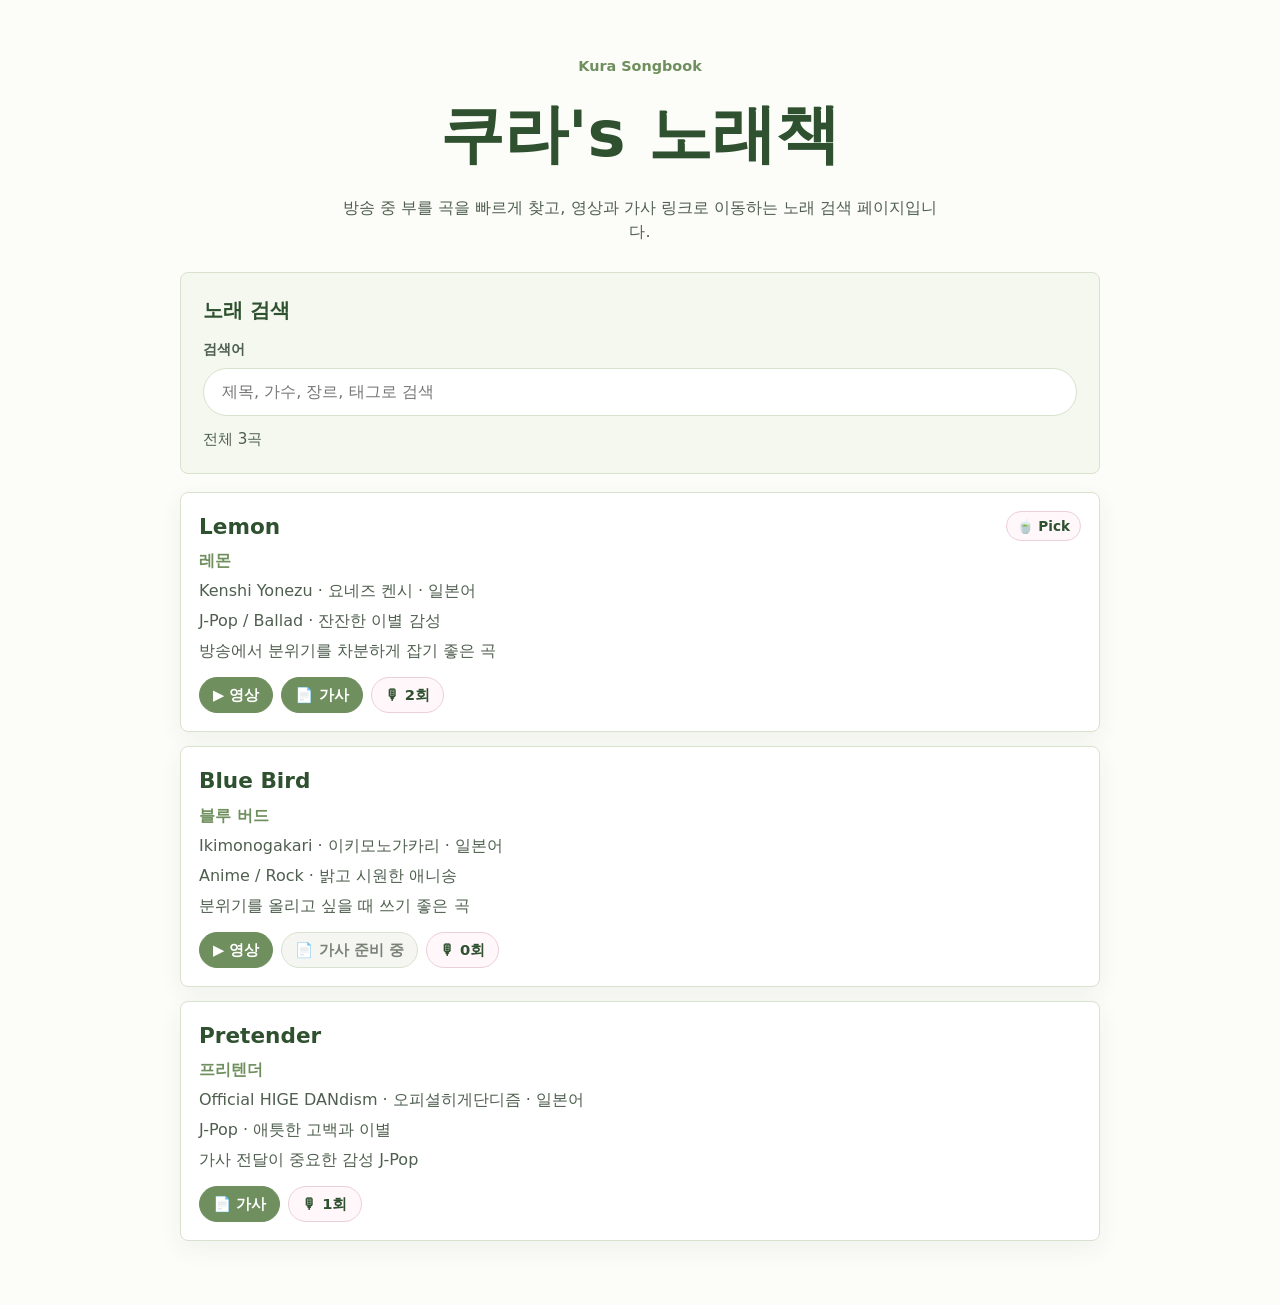
==== index.html @ 1a839c6b "dev: Add initial static songbook skeleton" ====
<!doctype html>
<html lang="ko">
  <head>
    <meta charset="utf-8">
    <meta name="viewport" content="width=device-width, initial-scale=1">
    <title>쿠라's 노래책</title>
    <link rel="stylesheet" href="src/style.css">
  </head>
  <body>
    <header class="site-header">
      <p class="eyebrow">Kura Songbook</p>
      <h1>쿠라's 노래책</h1>
      <p class="intro">
        방송 중 부를 곡을 빠르게 찾고, 영상과 가사 링크로 이동하는 노래 검색 페이지입니다.
      </p>
    </header>

    <main class="app-shell">
      <section class="search-panel" aria-labelledby="search-title">
        <h2 id="search-title">노래 검색</h2>
        <label class="search-label" for="search-input">검색어</label>
        <input
          id="search-input"
          class="search-input"
          type="search"
          placeholder="제목, 가수, 장르, 태그로 검색"
          autocomplete="off"
        >
        <p id="result-summary" class="result-summary" aria-live="polite">곡을 불러오는 중...</p>
      </section>

      <section id="song-list" class="song-list" aria-label="검색 결과"></section>
    </main>

    <script src="src/app.js" defer></script>
  </body>
</html>
---- src/style.css ----
:root {
  --matcha: #6f8f5e;
  --matcha-soft: #8ba872;
  --ivory: #fcfcf8;
  --soft-bg: #f4f8ef;
  --pink: #ebcfda;
  --border: #d8e2cf;
  --text: #2f5130;
  --muted: #4f5f4f;
  --card: #ffffff;
}

* {
  box-sizing: border-box;
}

body {
  margin: 0;
  background: var(--ivory);
  color: var(--text);
  font-family: system-ui, -apple-system, BlinkMacSystemFont, "Segoe UI", sans-serif;
  line-height: 1.5;
}

.site-header {
  max-width: 920px;
  margin: 0 auto;
  padding: 56px 20px 28px;
  text-align: center;
}

.eyebrow {
  margin: 0 0 8px;
  color: var(--matcha);
  font-size: 0.9rem;
  font-weight: 700;
}

h1 {
  margin: 0;
  font-size: clamp(2.2rem, 8vw, 4rem);
  letter-spacing: 0;
}

.intro {
  max-width: 600px;
  margin: 14px auto 0;
  color: var(--muted);
}

.app-shell {
  width: min(920px, calc(100% - 32px));
  margin: 0 auto 64px;
}

.search-panel {
  padding: 22px;
  border: 1px solid var(--border);
  border-radius: 8px;
  background: var(--soft-bg);
}

.search-panel h2 {
  margin: 0 0 14px;
  font-size: 1.25rem;
}

.search-label {
  display: block;
  margin-bottom: 8px;
  color: var(--muted);
  font-size: 0.9rem;
  font-weight: 700;
}

.search-input {
  width: 100%;
  min-height: 48px;
  border: 1px solid var(--border);
  border-radius: 999px;
  padding: 0 18px;
  background: var(--card);
  color: var(--text);
  font: inherit;
  outline: none;
}

.search-input:focus {
  border-color: var(--matcha);
  box-shadow: 0 0 0 3px rgba(111, 143, 94, 0.18);
}

.result-summary {
  margin: 12px 0 0;
  color: var(--muted);
  font-size: 0.95rem;
}

.song-list {
  display: grid;
  gap: 14px;
  margin-top: 18px;
}

.song-card {
  padding: 18px;
  border: 1px solid var(--border);
  border-radius: 8px;
  background: var(--card);
  box-shadow: 0 8px 24px rgba(47, 81, 48, 0.06);
}

.song-card-header {
  display: flex;
  align-items: flex-start;
  justify-content: space-between;
  gap: 14px;
}

.song-card h3 {
  margin: 0;
  font-size: 1.35rem;
}

.song-translation,
.song-artist,
.song-theme,
.song-note {
  margin: 6px 0 0;
}

.song-translation {
  color: var(--matcha);
  font-weight: 700;
}

.song-artist,
.song-theme,
.song-note {
  color: var(--muted);
}

.pick-badge {
  flex: 0 0 auto;
  border: 1px solid var(--pink);
  border-radius: 999px;
  padding: 4px 10px;
  background: #fff7fa;
  color: var(--text);
  font-size: 0.85rem;
  font-weight: 700;
}

.song-actions {
  display: flex;
  flex-wrap: wrap;
  align-items: center;
  gap: 8px;
  margin-top: 14px;
}

.button,
.song-count {
  display: inline-flex;
  min-height: 36px;
  align-items: center;
  justify-content: center;
  border-radius: 999px;
  padding: 0 13px;
  font-size: 0.92rem;
  font-weight: 700;
  text-decoration: none;
}

.button {
  border: 1px solid var(--matcha);
  background: var(--matcha);
  color: white;
}

.button-disabled {
  border-color: var(--border);
  background: #f5f5f1;
  color: #798176;
}

.song-count {
  border: 1px solid var(--pink);
  background: #fff7fa;
  color: var(--text);
}

.empty-message {
  margin: 0;
  padding: 24px;
  border: 1px dashed var(--border);
  border-radius: 8px;
  background: var(--card);
  color: var(--muted);
  text-align: center;
}

@media (max-width: 640px) {
  .site-header {
    padding-top: 36px;
  }

  .app-shell {
    width: min(100% - 24px, 920px);
  }

  .search-panel,
  .song-card {
    padding: 16px;
  }

  .song-card-header {
    display: block;
  }

  .pick-badge {
    display: inline-flex;
    margin-top: 10px;
  }

  .button,
  .song-count {
    flex: 1 1 130px;
  }
}
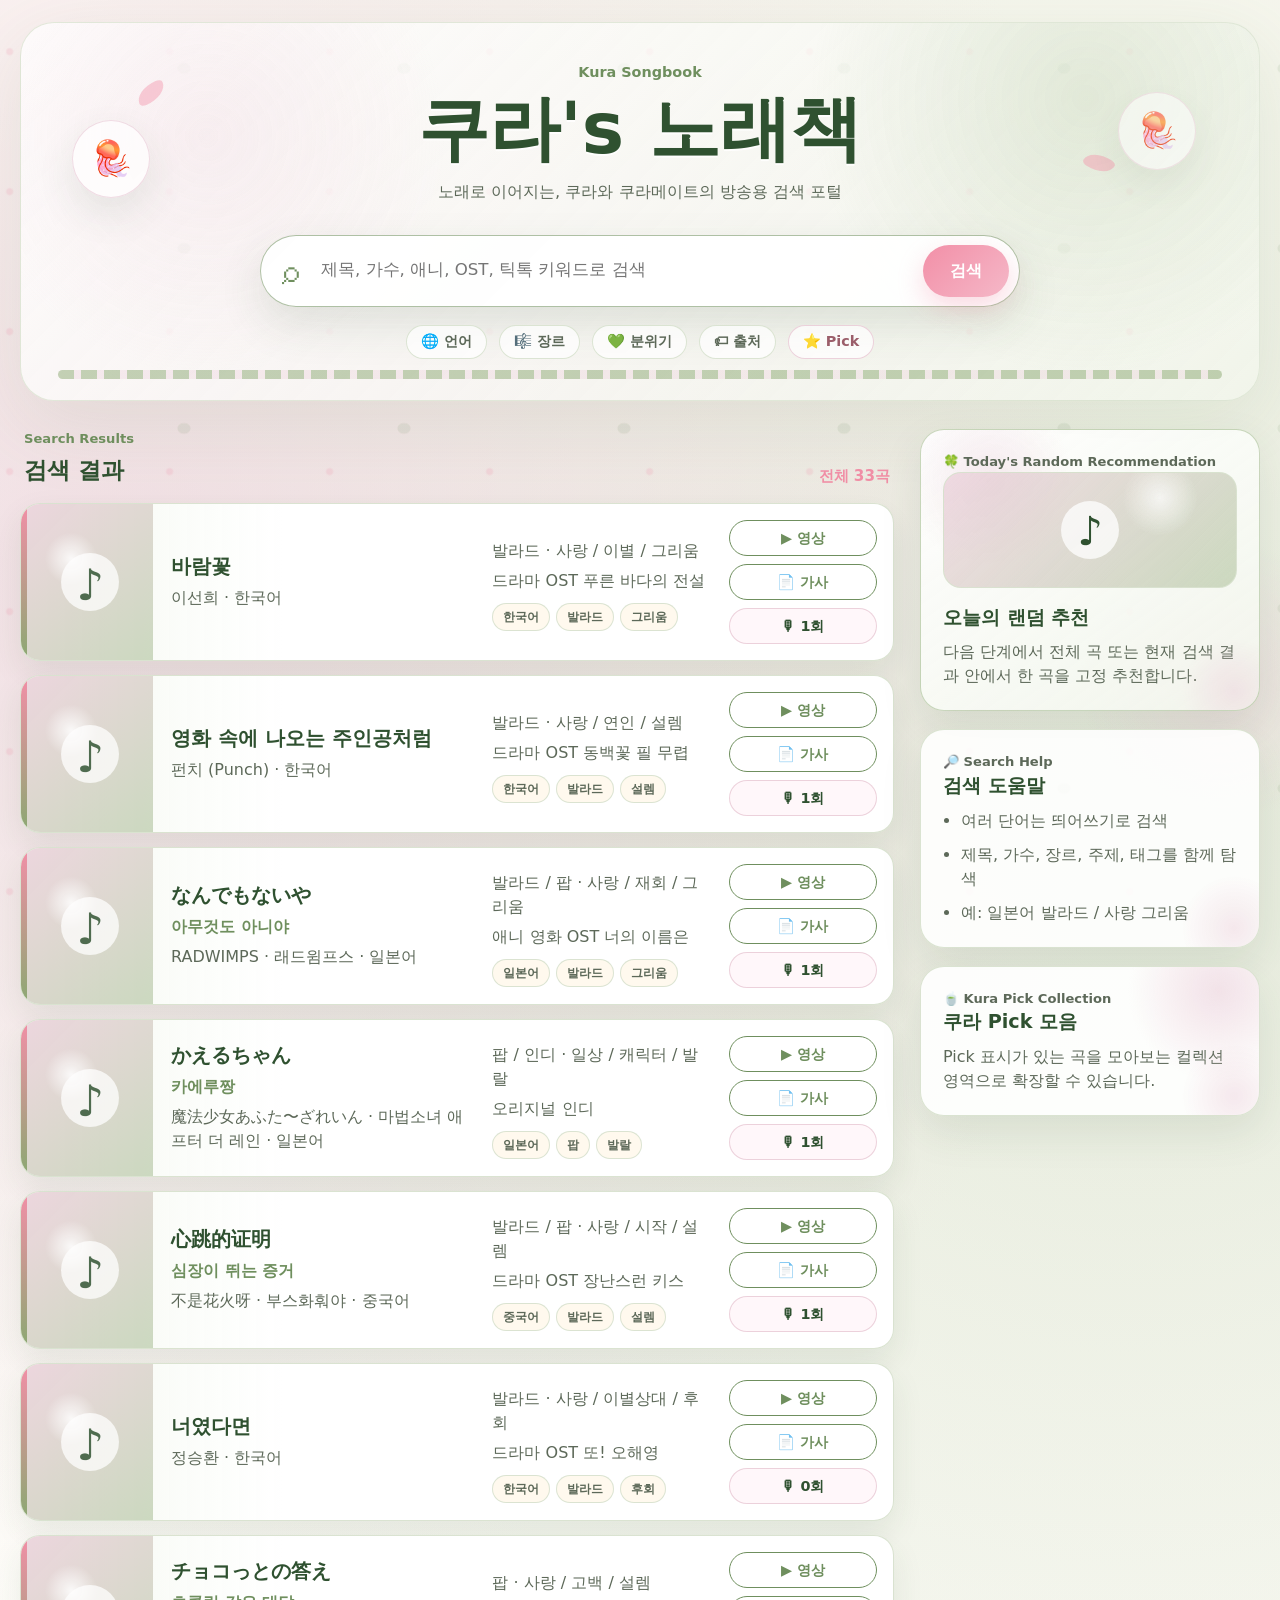
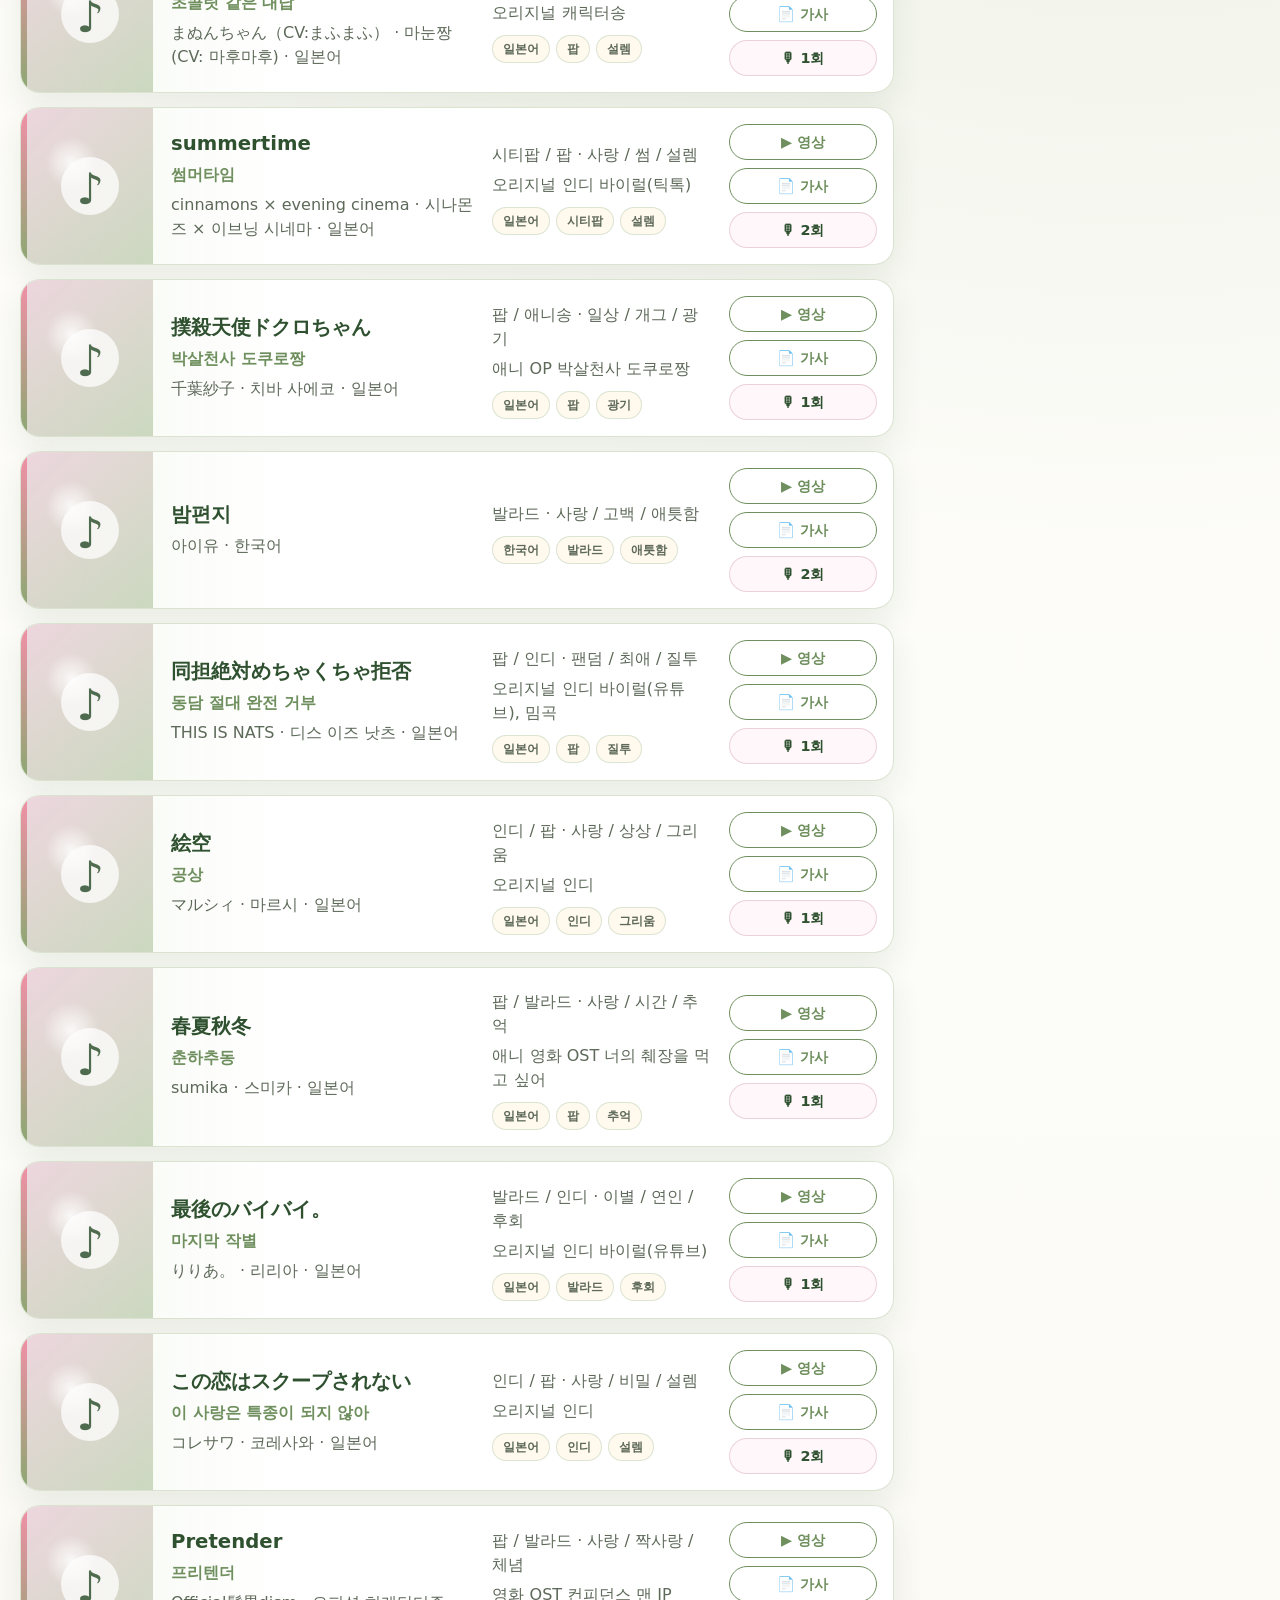
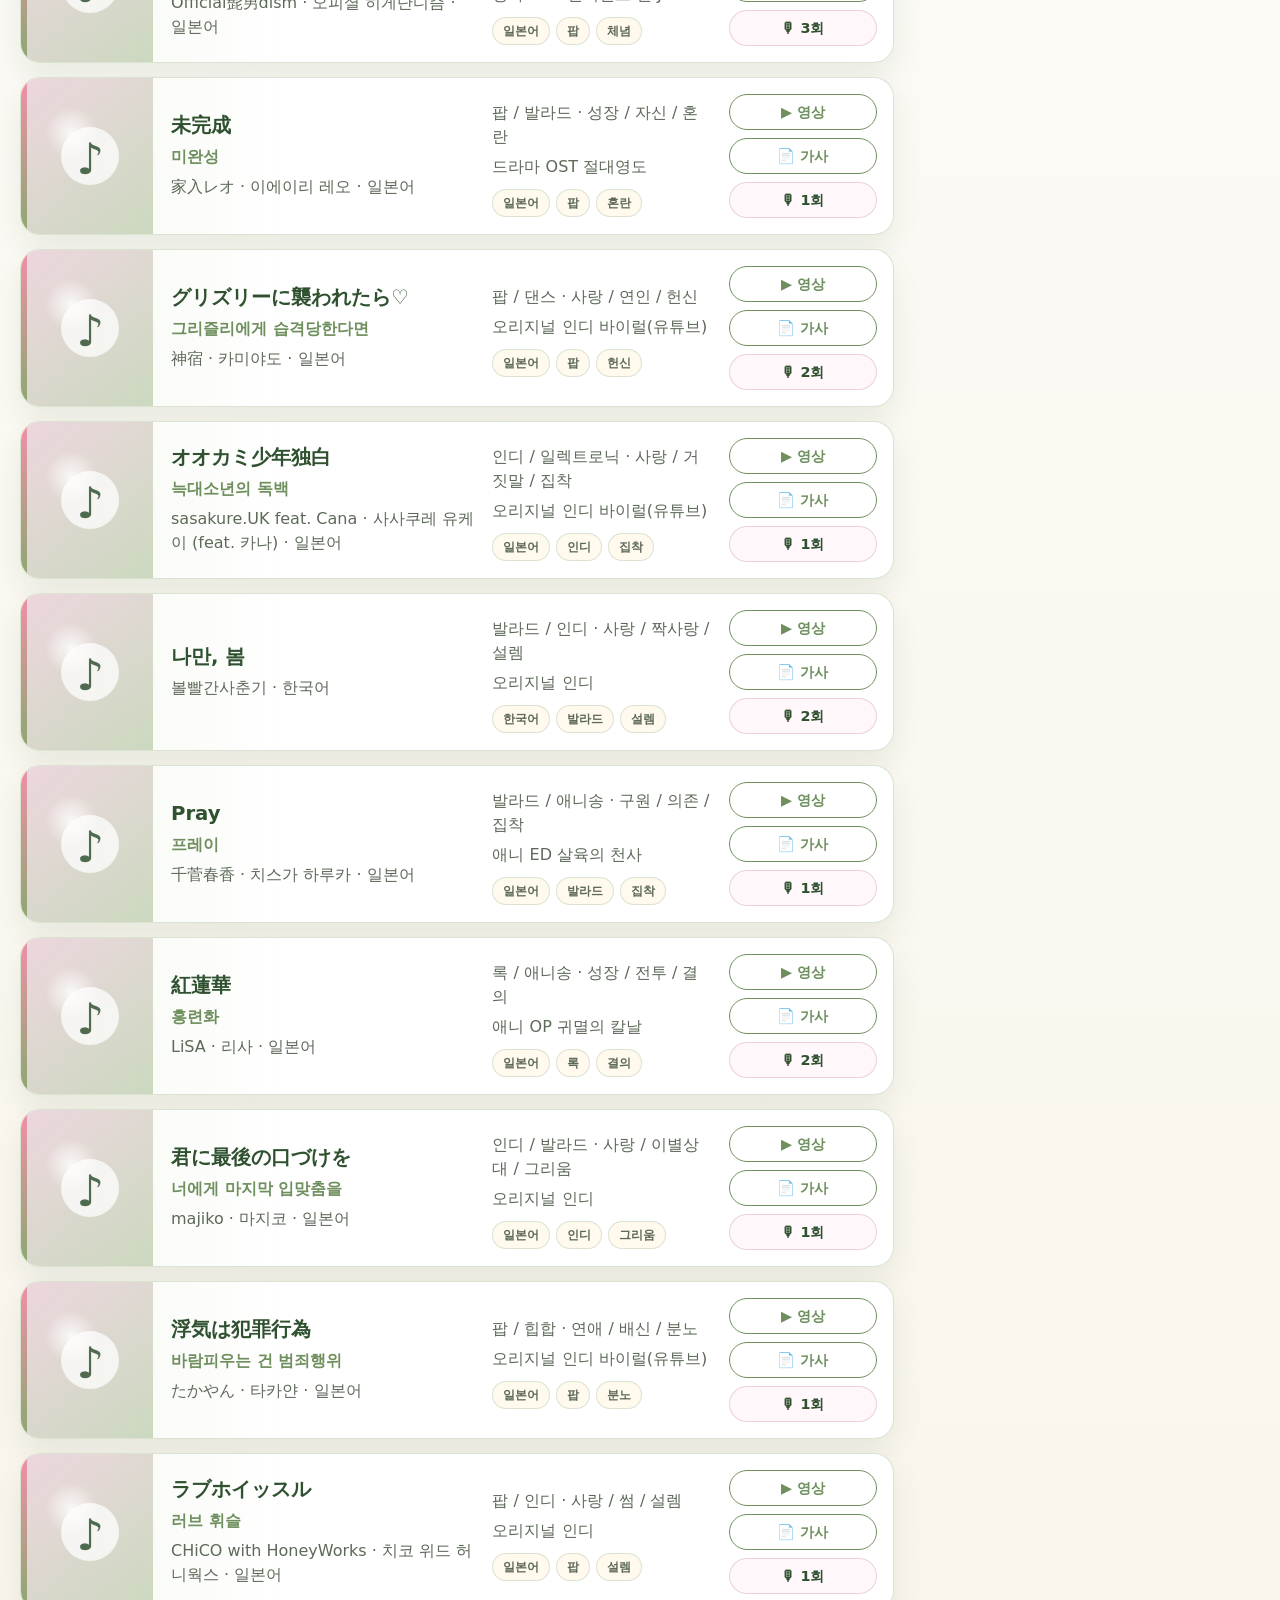
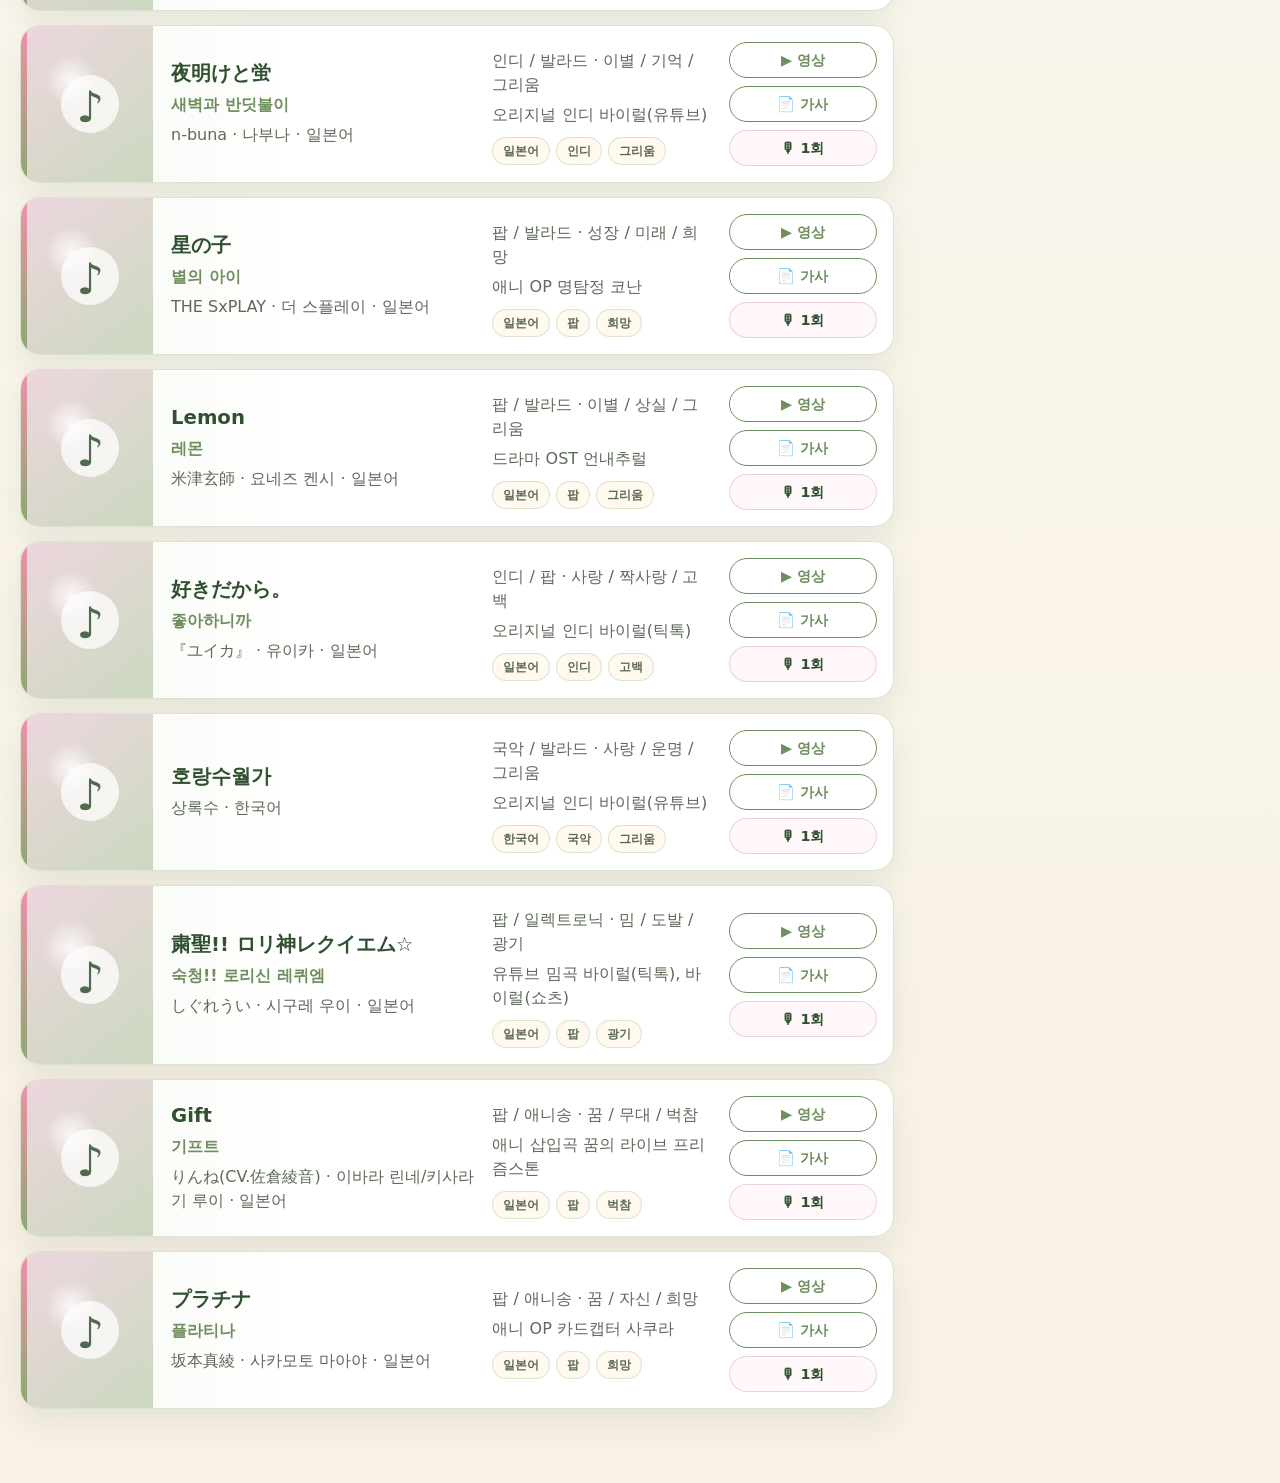
==== commit 88d5b3a7: "design: Improve web UI layout and song result cards" ====
--- a/index.html
+++ b/index.html
@@ -7,30 +7,81 @@
     <link rel="stylesheet" href="src/style.css">
   </head>
   <body>
-    <header class="site-header">
-      <p class="eyebrow">Kura Songbook</p>
-      <h1>쿠라's 노래책</h1>
-      <p class="intro">
-        방송 중 부를 곡을 빠르게 찾고, 영상과 가사 링크로 이동하는 노래 검색 페이지입니다.
-      </p>
-    </header>
+    <div class="page-frame">
+      <header class="hero">
+        <div class="petal petal-a" aria-hidden="true"></div>
+        <div class="petal petal-b" aria-hidden="true"></div>
+        <div class="jelly jelly-left" aria-hidden="true">🪼</div>
+        <div class="jelly jelly-right" aria-hidden="true">🪼</div>
 
-    <main class="app-shell">
-      <section class="search-panel" aria-labelledby="search-title">
-        <h2 id="search-title">노래 검색</h2>
-        <label class="search-label" for="search-input">검색어</label>
-        <input
-          id="search-input"
-          class="search-input"
-          type="search"
-          placeholder="제목, 가수, 장르, 태그로 검색"
-          autocomplete="off"
-        >
-        <p id="result-summary" class="result-summary" aria-live="polite">곡을 불러오는 중...</p>
-      </section>
+        <p class="eyebrow">Kura Songbook</p>
+        <h1>쿠라's 노래책</h1>
+        <p class="intro">노래로 이어지는, 쿠라와 쿠라메이트의 방송용 검색 포털</p>
 
-      <section id="song-list" class="song-list" aria-label="검색 결과"></section>
-    </main>
+        <section class="search-portal" aria-labelledby="search-title">
+          <h2 id="search-title">노래 검색</h2>
+          <label class="search-label" for="search-input">검색어</label>
+          <div class="search-box">
+            <span class="search-icon" aria-hidden="true">⌕</span>
+            <input
+              id="search-input"
+              class="search-input"
+              type="search"
+              placeholder="제목, 가수, 애니, OST, 틱톡 키워드로 검색"
+              autocomplete="off"
+            >
+            <button class="search-button" type="button" aria-label="검색">검색</button>
+          </div>
+          <div class="chip-row" aria-label="필터 자리">
+            <span class="chip">🌐 언어</span>
+            <span class="chip">🎼 장르</span>
+            <span class="chip">💚 분위기</span>
+            <span class="chip">🏷 출처</span>
+            <span class="chip chip-pink">⭐ Pick</span>
+          </div>
+        </section>
+      </header>
+
+      <main class="app-shell">
+        <section class="results-column" aria-labelledby="results-title">
+          <div class="section-heading">
+            <div>
+              <p class="section-kicker">Search Results</p>
+              <h2 id="results-title">검색 결과</h2>
+            </div>
+            <p id="result-summary" class="result-summary" aria-live="polite">곡을 불러오는 중...</p>
+          </div>
+          <section id="song-list" class="song-list" aria-label="검색 결과"></section>
+        </section>
+
+        <aside class="sidebar" aria-label="추천과 도움말">
+          <section class="side-card side-card-feature">
+            <p class="side-label">🍀 Today's Random Recommendation</p>
+            <div class="placeholder-art" aria-hidden="true">
+              <span>♪</span>
+            </div>
+            <h2>오늘의 랜덤 추천</h2>
+            <p>다음 단계에서 전체 곡 또는 현재 검색 결과 안에서 한 곡을 고정 추천합니다.</p>
+          </section>
+
+          <section class="side-card">
+            <p class="side-label">🔎 Search Help</p>
+            <h2>검색 도움말</h2>
+            <ul class="help-list">
+              <li>여러 단어는 띄어쓰기로 검색</li>
+              <li>제목, 가수, 장르, 주제, 태그를 함께 탐색</li>
+              <li>예: 일본어 발라드 / 사랑 그리움</li>
+            </ul>
+          </section>
+
+          <section class="side-card side-card-pink">
+            <p class="side-label">🍵 Kura Pick Collection</p>
+            <h2>쿠라 Pick 모음</h2>
+            <p>Pick 표시가 있는 곡을 모아보는 컬렉션 영역으로 확장할 수 있습니다.</p>
+          </section>
+        </aside>
+      </main>
+    </div>
 
     <script src="src/app.js" defer></script>
   </body>
--- a/src/style.css
+++ b/src/style.css
@@ -1,125 +1,382 @@
 :root {
   --matcha: #6f8f5e;
+  --matcha-dark: #2f5130;
   --matcha-soft: #8ba872;
   --ivory: #fcfcf8;
-  --soft-bg: #f4f8ef;
-  --pink: #ebcfda;
-  --border: #d8e2cf;
-  --text: #2f5130;
-  --muted: #4f5f4f;
-  --card: #ffffff;
+  --ivory-warm: #f8f1e4;
+  --matcha-milk: #f4f8ef;
+  --sakura: #ebcfda;
+  --sakura-strong: #f28fa7;
+  --leaf-border: #d8e2cf;
+  --muted: #5d6959;
+  --card: rgba(255, 255, 255, 0.9);
+  --shadow: 0 18px 44px rgba(47, 81, 48, 0.13);
 }
 
 * {
   box-sizing: border-box;
 }
 
+html {
+  overflow-x: hidden;
+}
+
 body {
-  margin: 0;
-  background: var(--ivory);
-  color: var(--text);
+  min-width: 320px;
+  margin: 0;
+  overflow-x: hidden;
+  background:
+    radial-gradient(circle at 9% 9%, rgba(235, 207, 218, 0.62), transparent 18%),
+    radial-gradient(circle at 88% 13%, rgba(139, 168, 114, 0.22), transparent 24%),
+    linear-gradient(180deg, #fffdf8 0%, var(--ivory) 42%, var(--ivory-warm) 100%);
+  color: var(--matcha-dark);
   font-family: system-ui, -apple-system, BlinkMacSystemFont, "Segoe UI", sans-serif;
   line-height: 1.5;
 }
 
-.site-header {
-  max-width: 920px;
+body::before,
+body::after {
+  position: fixed;
+  z-index: -1;
+  content: "";
+  pointer-events: none;
+}
+
+body::before {
+  inset: 0;
+  background-image:
+    radial-gradient(circle, rgba(242, 143, 167, 0.32) 0 3px, transparent 4px),
+    radial-gradient(ellipse, rgba(111, 143, 94, 0.2) 0 6px, transparent 7px);
+  background-position: 8% 16%, 90% 72%;
+  background-size: 160px 140px, 220px 180px;
+  opacity: 0.58;
+}
+
+body::after {
+  right: -90px;
+  bottom: 70px;
+  width: 300px;
+  height: 300px;
+  border-radius: 999px;
+  background: radial-gradient(circle, rgba(235, 207, 218, 0.5), transparent 66%);
+}
+
+.page-frame {
+  width: min(1240px, calc(100% - 40px));
   margin: 0 auto;
-  padding: 56px 20px 28px;
+}
+
+.hero {
+  position: relative;
+  min-height: 360px;
+  padding: 62px 32px 42px;
   text-align: center;
+}
+
+.hero::before {
+  position: absolute;
+  inset: 22px 0 0;
+  border: 1px solid rgba(216, 226, 207, 0.74);
+  border-radius: 34px;
+  background:
+    radial-gradient(circle at 15% 30%, rgba(235, 207, 218, 0.28), transparent 22%),
+    radial-gradient(circle at 86% 20%, rgba(139, 168, 114, 0.2), transparent 25%),
+    linear-gradient(135deg, rgba(255, 255, 255, 0.78), rgba(244, 248, 239, 0.58));
+  box-shadow: 0 22px 80px rgba(111, 143, 94, 0.12);
+  content: "";
+}
+
+.hero::after {
+  position: absolute;
+  right: 38px;
+  bottom: 22px;
+  left: 38px;
+  height: 9px;
+  border-radius: 999px;
+  background: repeating-linear-gradient(
+    90deg,
+    rgba(139, 168, 114, 0.5) 0 16px,
+    rgba(235, 207, 218, 0.35) 16px 23px
+  );
+  content: "";
+}
+
+.hero > * {
+  position: relative;
+  z-index: 1;
 }
 
 .eyebrow {
   margin: 0 0 8px;
   color: var(--matcha);
   font-size: 0.9rem;
-  font-weight: 700;
+  font-weight: 800;
+  letter-spacing: 0;
 }
 
 h1 {
   margin: 0;
-  font-size: clamp(2.2rem, 8vw, 4rem);
+  font-size: clamp(2.4rem, 6vw, 4.45rem);
+  line-height: 1.05;
   letter-spacing: 0;
+  text-align: center;
+  text-shadow: 0 2px 0 rgba(255, 255, 255, 0.82);
 }
 
 .intro {
-  max-width: 600px;
+  max-width: 640px;
   margin: 14px auto 0;
   color: var(--muted);
-}
-
-.app-shell {
-  width: min(920px, calc(100% - 32px));
-  margin: 0 auto 64px;
-}
-
-.search-panel {
-  padding: 22px;
-  border: 1px solid var(--border);
-  border-radius: 8px;
-  background: var(--soft-bg);
-}
-
-.search-panel h2 {
-  margin: 0 0 14px;
-  font-size: 1.25rem;
-}
-
+  font-size: 1.02rem;
+}
+
+.petal,
+.jelly {
+  position: absolute;
+  pointer-events: none;
+}
+
+.petal {
+  width: 30px;
+  height: 18px;
+  border-radius: 80% 20% 80% 20%;
+  background: rgba(242, 143, 167, 0.42);
+  transform: rotate(-24deg);
+}
+
+.petal-a {
+  top: 84px;
+  left: 116px;
+}
+
+.petal-b {
+  right: 146px;
+  top: 154px;
+  transform: rotate(32deg);
+}
+
+.jelly {
+  display: grid;
+  width: 78px;
+  height: 78px;
+  place-items: center;
+  border: 1px solid rgba(235, 207, 218, 0.72);
+  border-radius: 999px;
+  background: rgba(255, 255, 255, 0.72);
+  box-shadow: 0 16px 38px rgba(47, 81, 48, 0.1);
+  font-size: 2.15rem;
+}
+
+.jelly-left {
+  top: 120px;
+  left: 52px;
+}
+
+.jelly-right {
+  top: 92px;
+  right: 64px;
+  opacity: 0.72;
+}
+
+.search-portal {
+  width: min(760px, 100%);
+  margin: 30px auto 0;
+}
+
+.search-portal h2,
 .search-label {
-  display: block;
-  margin-bottom: 8px;
+  position: absolute;
+  width: 1px;
+  height: 1px;
+  margin: -1px;
+  overflow: hidden;
+  clip: rect(0, 0, 0, 0);
+}
+
+.search-box {
+  display: grid;
+  grid-template-columns: 58px 1fr 96px;
+  align-items: center;
+  min-height: 72px;
+  border: 1px solid rgba(111, 143, 94, 0.56);
+  border-radius: 999px;
+  background: rgba(255, 255, 255, 0.94);
+  box-shadow: var(--shadow);
+}
+
+.search-box:focus-within {
+  border-color: var(--matcha);
+  box-shadow: 0 20px 50px rgba(47, 81, 48, 0.15), 0 0 0 5px rgba(235, 207, 218, 0.32);
+}
+
+.search-icon {
+  color: var(--matcha);
+  font-size: 2.1rem;
+  line-height: 1;
+}
+
+.search-input {
+  width: 100%;
+  min-height: 70px;
+  border: 0;
+  background: transparent;
+  color: var(--matcha-dark);
+  font: inherit;
+  font-size: 1.04rem;
+  outline: none;
+}
+
+.search-button {
+  min-height: 52px;
+  margin-right: 10px;
+  border: 0;
+  border-radius: 999px;
+  background: linear-gradient(135deg, var(--sakura-strong), #f5b8c8);
+  color: #fff;
+  cursor: default;
+  font: inherit;
+  font-weight: 800;
+  box-shadow: 0 10px 26px rgba(242, 143, 167, 0.32);
+}
+
+.chip-row {
+  display: flex;
+  flex-wrap: wrap;
+  justify-content: center;
+  gap: 12px;
+  margin-top: 18px;
+}
+
+.chip,
+.song-chip {
+  display: inline-flex;
+  align-items: center;
+  min-height: 34px;
+  border: 1px solid rgba(216, 226, 207, 0.9);
+  border-radius: 999px;
+  padding: 0 14px;
+  background: rgba(255, 255, 255, 0.72);
   color: var(--muted);
   font-size: 0.9rem;
   font-weight: 700;
 }
 
-.search-input {
-  width: 100%;
-  min-height: 48px;
-  border: 1px solid var(--border);
-  border-radius: 999px;
-  padding: 0 18px;
-  background: var(--card);
-  color: var(--text);
-  font: inherit;
-  outline: none;
-}
-
-.search-input:focus {
-  border-color: var(--matcha);
-  box-shadow: 0 0 0 3px rgba(111, 143, 94, 0.18);
+.chip-pink {
+  border-color: rgba(235, 207, 218, 0.95);
+  color: #9b5e6a;
+}
+
+.app-shell {
+  display: grid;
+  grid-template-columns: minmax(0, 1fr) 340px;
+  gap: 26px;
+  align-items: start;
+  padding: 28px 0 74px;
+}
+
+.results-column,
+.sidebar {
+  min-width: 0;
+}
+
+.section-heading {
+  display: flex;
+  align-items: end;
+  justify-content: space-between;
+  gap: 16px;
+  margin: 0 0 16px;
+  padding: 0 4px;
+}
+
+.section-kicker,
+.side-label {
+  margin: 0 0 4px;
+  color: var(--matcha);
+  font-size: 0.82rem;
+  font-weight: 850;
+  letter-spacing: 0;
+}
+
+.section-heading h2 {
+  margin: 0;
+  font-size: 1.45rem;
 }
 
 .result-summary {
-  margin: 12px 0 0;
-  color: var(--muted);
+  margin: 0;
+  color: var(--sakura-strong);
   font-size: 0.95rem;
+  font-weight: 800;
 }
 
 .song-list {
   display: grid;
   gap: 14px;
-  margin-top: 18px;
 }
 
 .song-card {
-  padding: 18px;
-  border: 1px solid var(--border);
-  border-radius: 8px;
-  background: var(--card);
-  box-shadow: 0 8px 24px rgba(47, 81, 48, 0.06);
+  position: relative;
+  display: grid;
+  grid-template-columns: 132px minmax(0, 1fr);
+  gap: 18px;
+  min-height: 128px;
+  overflow: hidden;
+  border: 1px solid rgba(216, 226, 207, 0.94);
+  border-radius: 20px;
+  background:
+    linear-gradient(90deg, rgba(244, 248, 239, 0.9), rgba(255, 255, 255, 0.96) 30%),
+    var(--card);
+  box-shadow: 0 13px 32px rgba(47, 81, 48, 0.09);
+}
+
+.song-card::before {
+  position: absolute;
+  inset: 0 auto 0 0;
+  width: 6px;
+  background: linear-gradient(180deg, var(--sakura-strong), var(--matcha-soft));
+  content: "";
+}
+
+.song-thumb {
+  display: grid;
+  min-height: 128px;
+  place-items: center;
+  margin-left: 6px;
+  background:
+    radial-gradient(circle at 35% 35%, rgba(255, 255, 255, 0.85), transparent 20%),
+    linear-gradient(135deg, rgba(235, 207, 218, 0.82), rgba(139, 168, 114, 0.42));
+  color: rgba(47, 81, 48, 0.84);
+  font-size: 2.7rem;
+}
+
+.song-thumb span {
+  display: grid;
+  width: 58px;
+  height: 58px;
+  place-items: center;
+  border-radius: 999px;
+  background: rgba(255, 255, 255, 0.72);
+}
+
+.song-main {
+  display: grid;
+  grid-template-columns: minmax(220px, 1.25fr) minmax(180px, 0.9fr) 148px;
+  gap: 18px;
+  align-items: center;
+  padding: 16px 16px 16px 0;
 }
 
 .song-card-header {
   display: flex;
-  align-items: flex-start;
-  justify-content: space-between;
-  gap: 14px;
+  align-items: center;
+  gap: 10px;
+  flex-wrap: wrap;
 }
 
 .song-card h3 {
   margin: 0;
-  font-size: 1.35rem;
+  font-size: 1.23rem;
+  line-height: 1.25;
 }
 
 .song-translation,
@@ -131,7 +388,7 @@
 
 .song-translation {
   color: var(--matcha);
-  font-weight: 700;
+  font-weight: 800;
 }
 
 .song-artist,
@@ -140,23 +397,40 @@
   color: var(--muted);
 }
 
+.song-chip-list {
+  display: flex;
+  flex-wrap: wrap;
+  gap: 6px;
+  margin-top: 10px;
+}
+
+.song-chip {
+  min-height: 28px;
+  padding: 0 10px;
+  background: #fff9ee;
+  font-size: 0.78rem;
+}
+
 .pick-badge {
+  display: inline-flex;
   flex: 0 0 auto;
-  border: 1px solid var(--pink);
-  border-radius: 999px;
-  padding: 4px 10px;
+  min-height: 28px;
+  align-items: center;
+  border: 1px solid rgba(242, 143, 167, 0.55);
+  border-radius: 999px;
+  padding: 0 10px;
   background: #fff7fa;
-  color: var(--text);
-  font-size: 0.85rem;
-  font-weight: 700;
+  color: #9b5e6a;
+  font-size: 0.78rem;
+  font-weight: 800;
 }
 
 .song-actions {
   display: flex;
-  flex-wrap: wrap;
-  align-items: center;
+  min-width: 0;
+  flex-direction: column;
+  align-items: stretch;
   gap: 8px;
-  margin-top: 14px;
 }
 
 .button,
@@ -167,60 +441,143 @@
   justify-content: center;
   border-radius: 999px;
   padding: 0 13px;
-  font-size: 0.92rem;
-  font-weight: 700;
+  font-size: 0.9rem;
+  font-weight: 800;
   text-decoration: none;
 }
 
 .button {
   border: 1px solid var(--matcha);
+  background: #ffffff;
+  color: var(--matcha);
+}
+
+.button:hover {
   background: var(--matcha);
-  color: white;
+  color: #ffffff;
 }
 
 .button-disabled {
-  border-color: var(--border);
+  border-color: var(--leaf-border);
   background: #f5f5f1;
   color: #798176;
 }
 
 .song-count {
-  border: 1px solid var(--pink);
+  border: 1px solid rgba(235, 207, 218, 0.95);
   background: #fff7fa;
-  color: var(--text);
+  color: var(--matcha-dark);
+}
+
+.sidebar {
+  display: grid;
+  gap: 18px;
+  position: sticky;
+  top: 20px;
+}
+
+.side-card {
+  position: relative;
+  overflow: hidden;
+  padding: 22px;
+  border: 1px solid rgba(216, 226, 207, 0.95);
+  border-radius: 24px;
+  background: rgba(255, 255, 255, 0.88);
+  box-shadow: 0 16px 42px rgba(47, 81, 48, 0.1);
+}
+
+.side-card::after {
+  position: absolute;
+  right: -30px;
+  bottom: -36px;
+  width: 110px;
+  height: 110px;
+  border-radius: 999px;
+  background: radial-gradient(circle, rgba(235, 207, 218, 0.46), transparent 68%);
+  content: "";
+}
+
+.side-card h2 {
+  margin: 0 0 8px;
+  font-size: 1.2rem;
+}
+
+.side-card p {
+  margin: 0;
+  color: var(--muted);
+}
+
+.side-card-pink {
+  background:
+    radial-gradient(circle at 88% 16%, rgba(235, 207, 218, 0.6), transparent 28%),
+    rgba(255, 255, 255, 0.9);
+}
+
+.side-card-feature {
+  border-color: rgba(139, 168, 114, 0.45);
+  background:
+    radial-gradient(circle at 20% 18%, rgba(235, 207, 218, 0.42), transparent 24%),
+    linear-gradient(145deg, rgba(255, 255, 255, 0.94), rgba(244, 248, 239, 0.82));
+}
+
+.placeholder-art {
+  display: grid;
+  height: 116px;
+  margin-bottom: 16px;
+  place-items: center;
+  border: 1px solid rgba(216, 226, 207, 0.92);
+  border-radius: 18px;
+  background:
+    radial-gradient(circle at 74% 22%, rgba(255, 255, 255, 0.7), transparent 16%),
+    linear-gradient(135deg, rgba(235, 207, 218, 0.74), rgba(139, 168, 114, 0.4));
+  color: var(--matcha-dark);
+  font-size: 2.5rem;
+}
+
+.placeholder-art span {
+  display: grid;
+  width: 58px;
+  height: 58px;
+  place-items: center;
+  border-radius: 999px;
+  background: rgba(255, 255, 255, 0.74);
+}
+
+.help-list {
+  display: grid;
+  gap: 10px;
+  margin: 0;
+  padding-left: 18px;
+  color: var(--muted);
 }
 
 .empty-message {
   margin: 0;
-  padding: 24px;
-  border: 1px dashed var(--border);
-  border-radius: 8px;
-  background: var(--card);
+  padding: 26px;
+  border: 1px dashed var(--leaf-border);
+  border-radius: 20px;
+  background: rgba(255, 255, 255, 0.86);
   color: var(--muted);
   text-align: center;
 }
 
-@media (max-width: 640px) {
-  .site-header {
-    padding-top: 36px;
-  }
-
+@media (max-width: 980px) {
   .app-shell {
-    width: min(100% - 24px, 920px);
-  }
-
-  .search-panel,
-  .song-card {
-    padding: 16px;
-  }
-
-  .song-card-header {
-    display: block;
-  }
-
-  .pick-badge {
-    display: inline-flex;
-    margin-top: 10px;
+    grid-template-columns: 1fr;
+  }
+
+  .sidebar {
+    position: static;
+  }
+
+  .song-main {
+    grid-template-columns: 1fr;
+    align-items: stretch;
+  }
+
+  .song-actions {
+    flex-direction: row;
+    flex-wrap: wrap;
   }
 
   .button,
@@ -228,3 +585,79 @@
     flex: 1 1 130px;
   }
 }
+
+@media (max-width: 720px) {
+  .page-frame {
+    width: min(100% - 24px, 1240px);
+  }
+
+  .hero {
+    min-height: 0;
+    padding: 42px 14px 34px;
+  }
+
+  .hero::before {
+    inset: 10px 0 0;
+    border-radius: 26px;
+  }
+
+  .hero::after,
+  .petal,
+  .jelly {
+    display: none;
+  }
+
+  h1 {
+    font-size: clamp(2.2rem, 12vw, 3.4rem);
+  }
+
+  .search-box {
+    grid-template-columns: 48px 1fr;
+    min-height: 62px;
+  }
+
+  .search-button {
+    display: none;
+  }
+
+  .search-input {
+    min-height: 60px;
+    padding-right: 18px;
+    font-size: 0.98rem;
+  }
+
+  .chip-row {
+    gap: 8px;
+  }
+
+  .chip {
+    min-height: 32px;
+    padding: 0 10px;
+    font-size: 0.82rem;
+  }
+
+  .app-shell {
+    padding-top: 22px;
+  }
+
+  .section-heading {
+    display: block;
+  }
+
+  .result-summary {
+    margin-top: 4px;
+  }
+
+  .song-card {
+    grid-template-columns: 1fr;
+  }
+
+  .song-thumb {
+    min-height: 84px;
+    margin: 0;
+  }
+
+  .song-main {
+    padding: 0 16px 16px;
+  }
+}
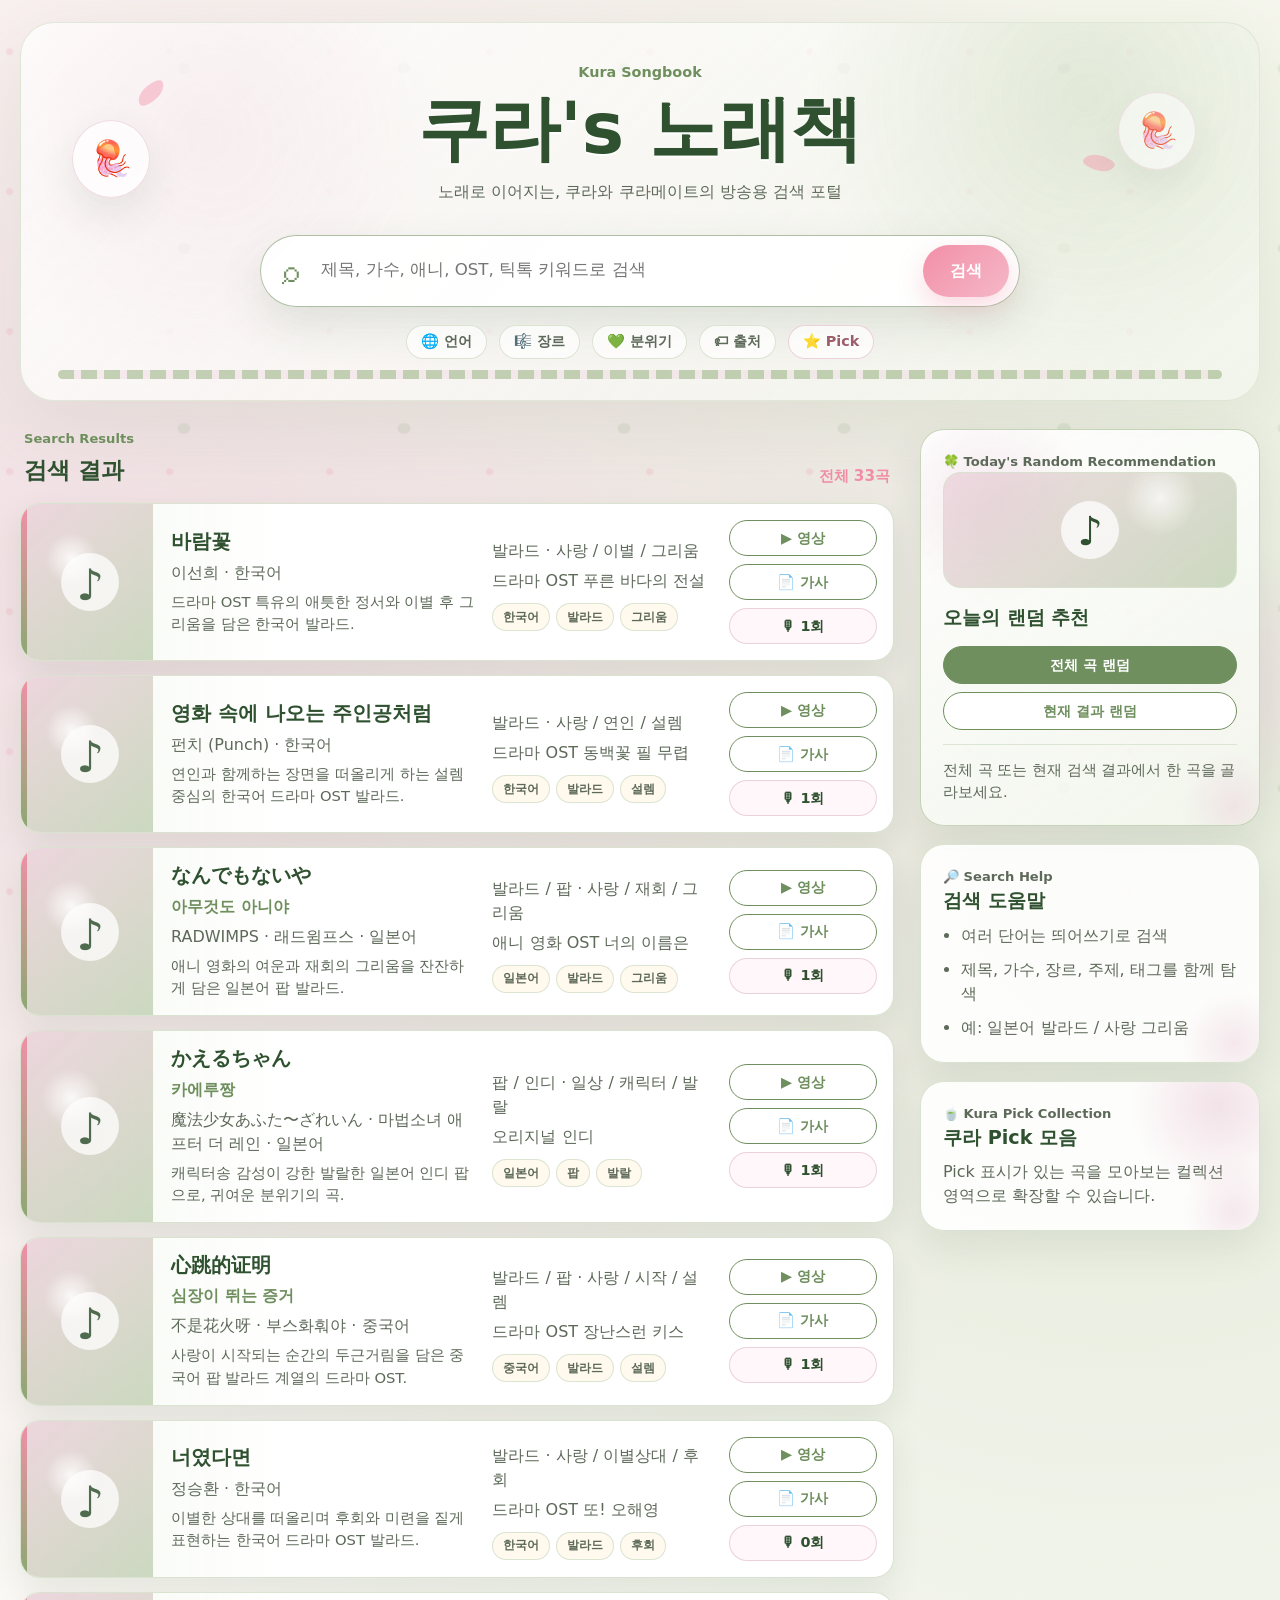
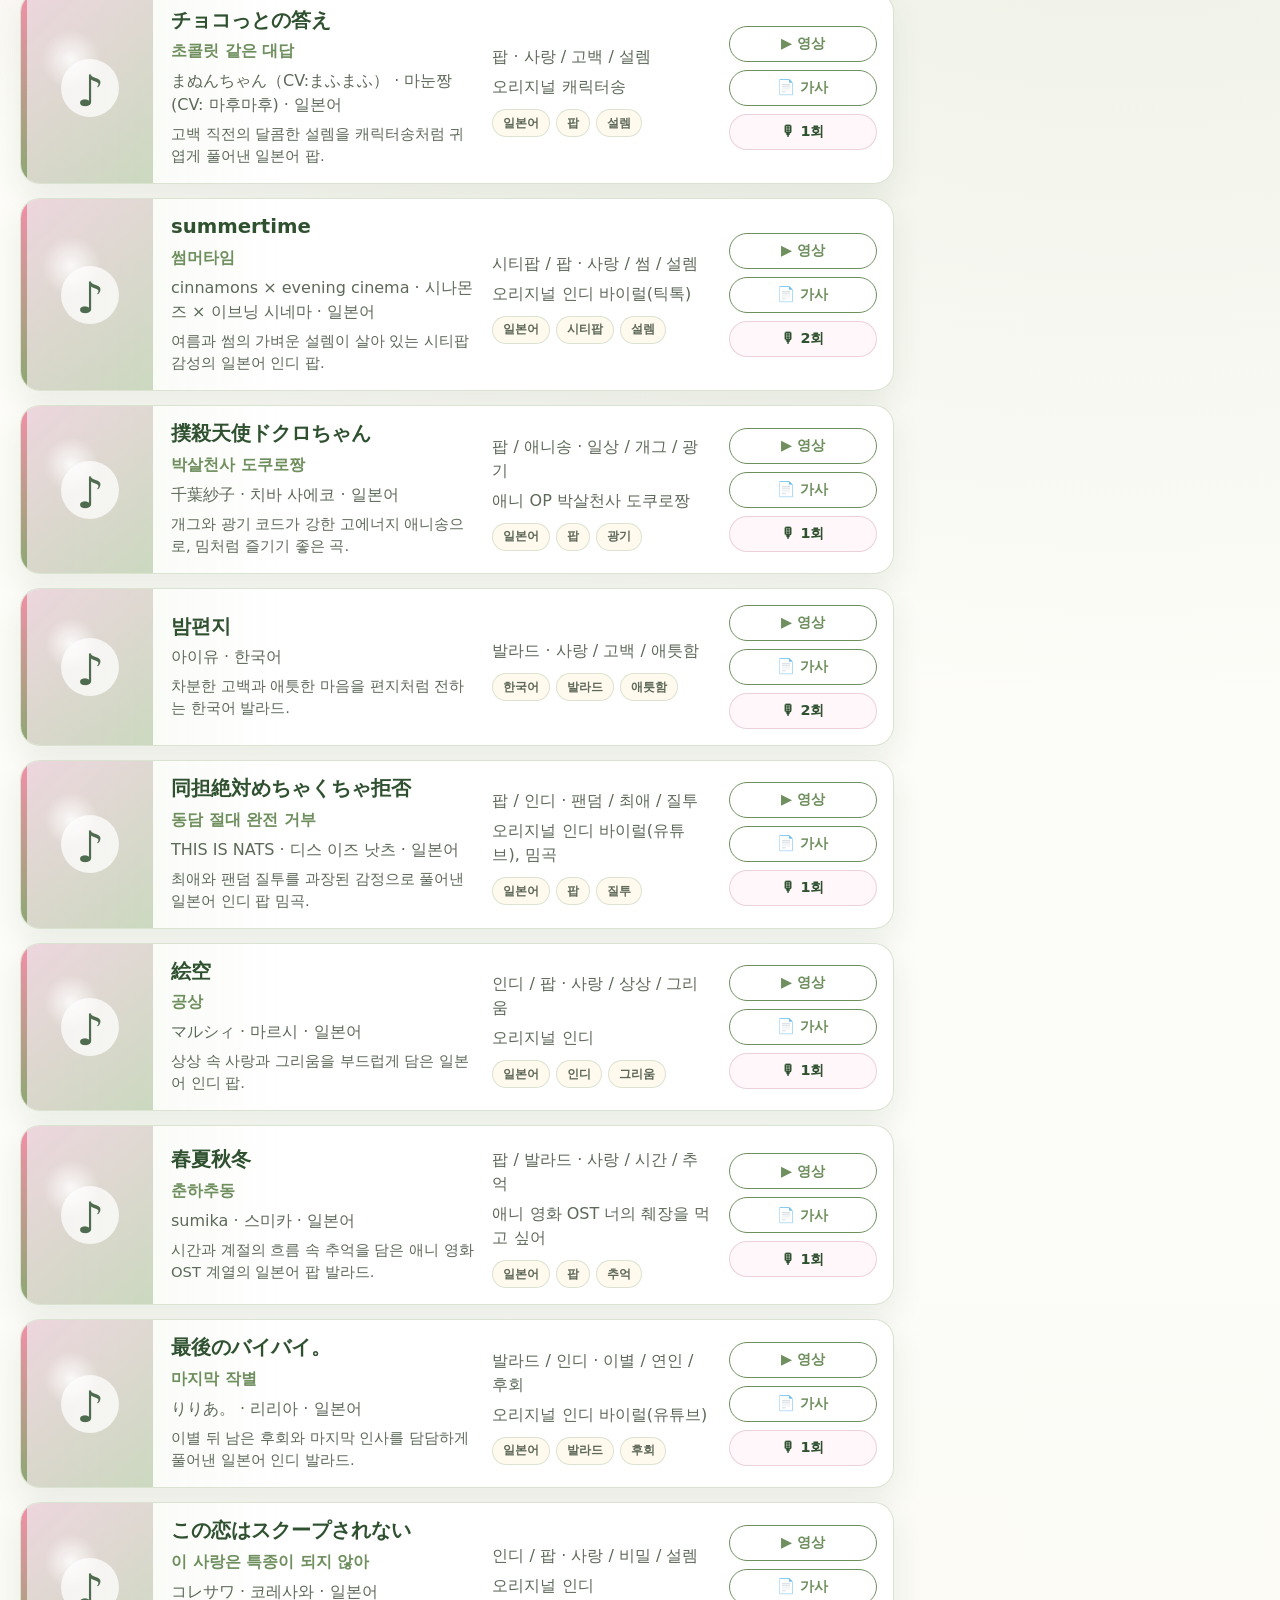
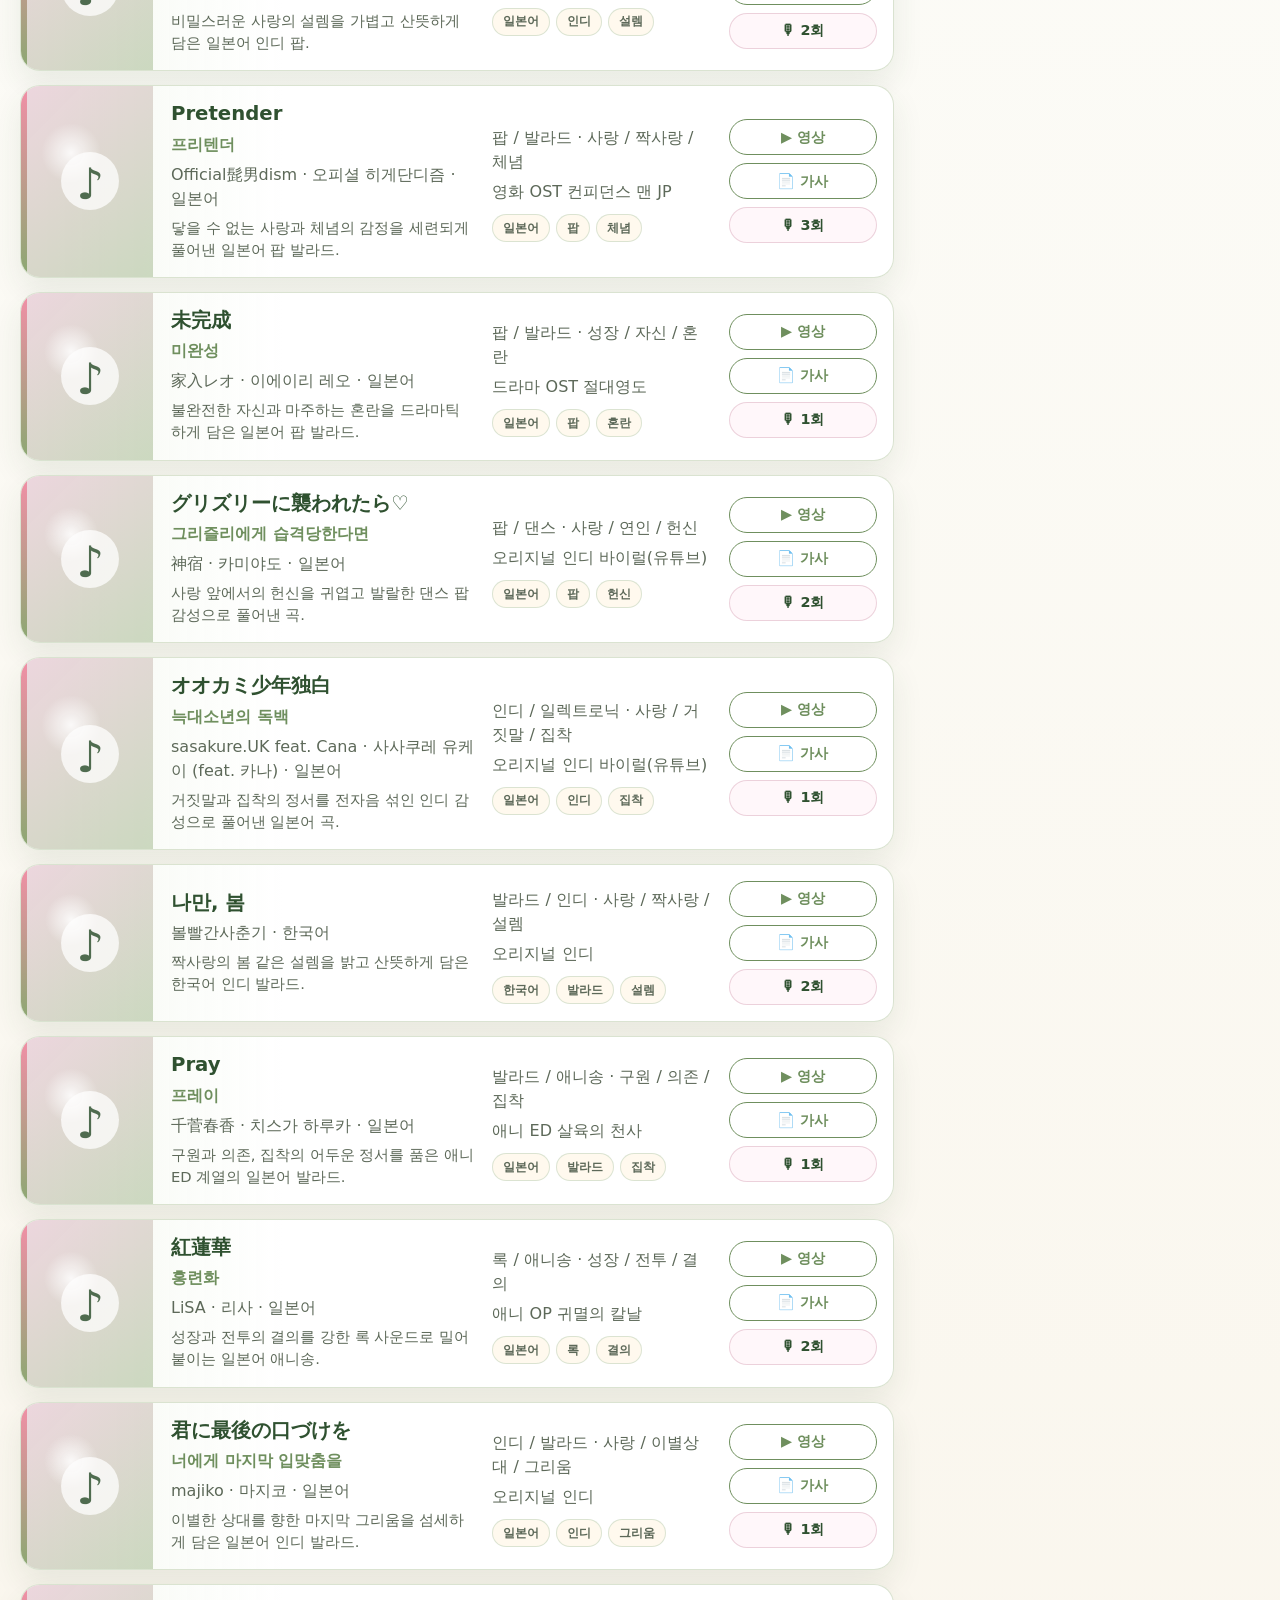
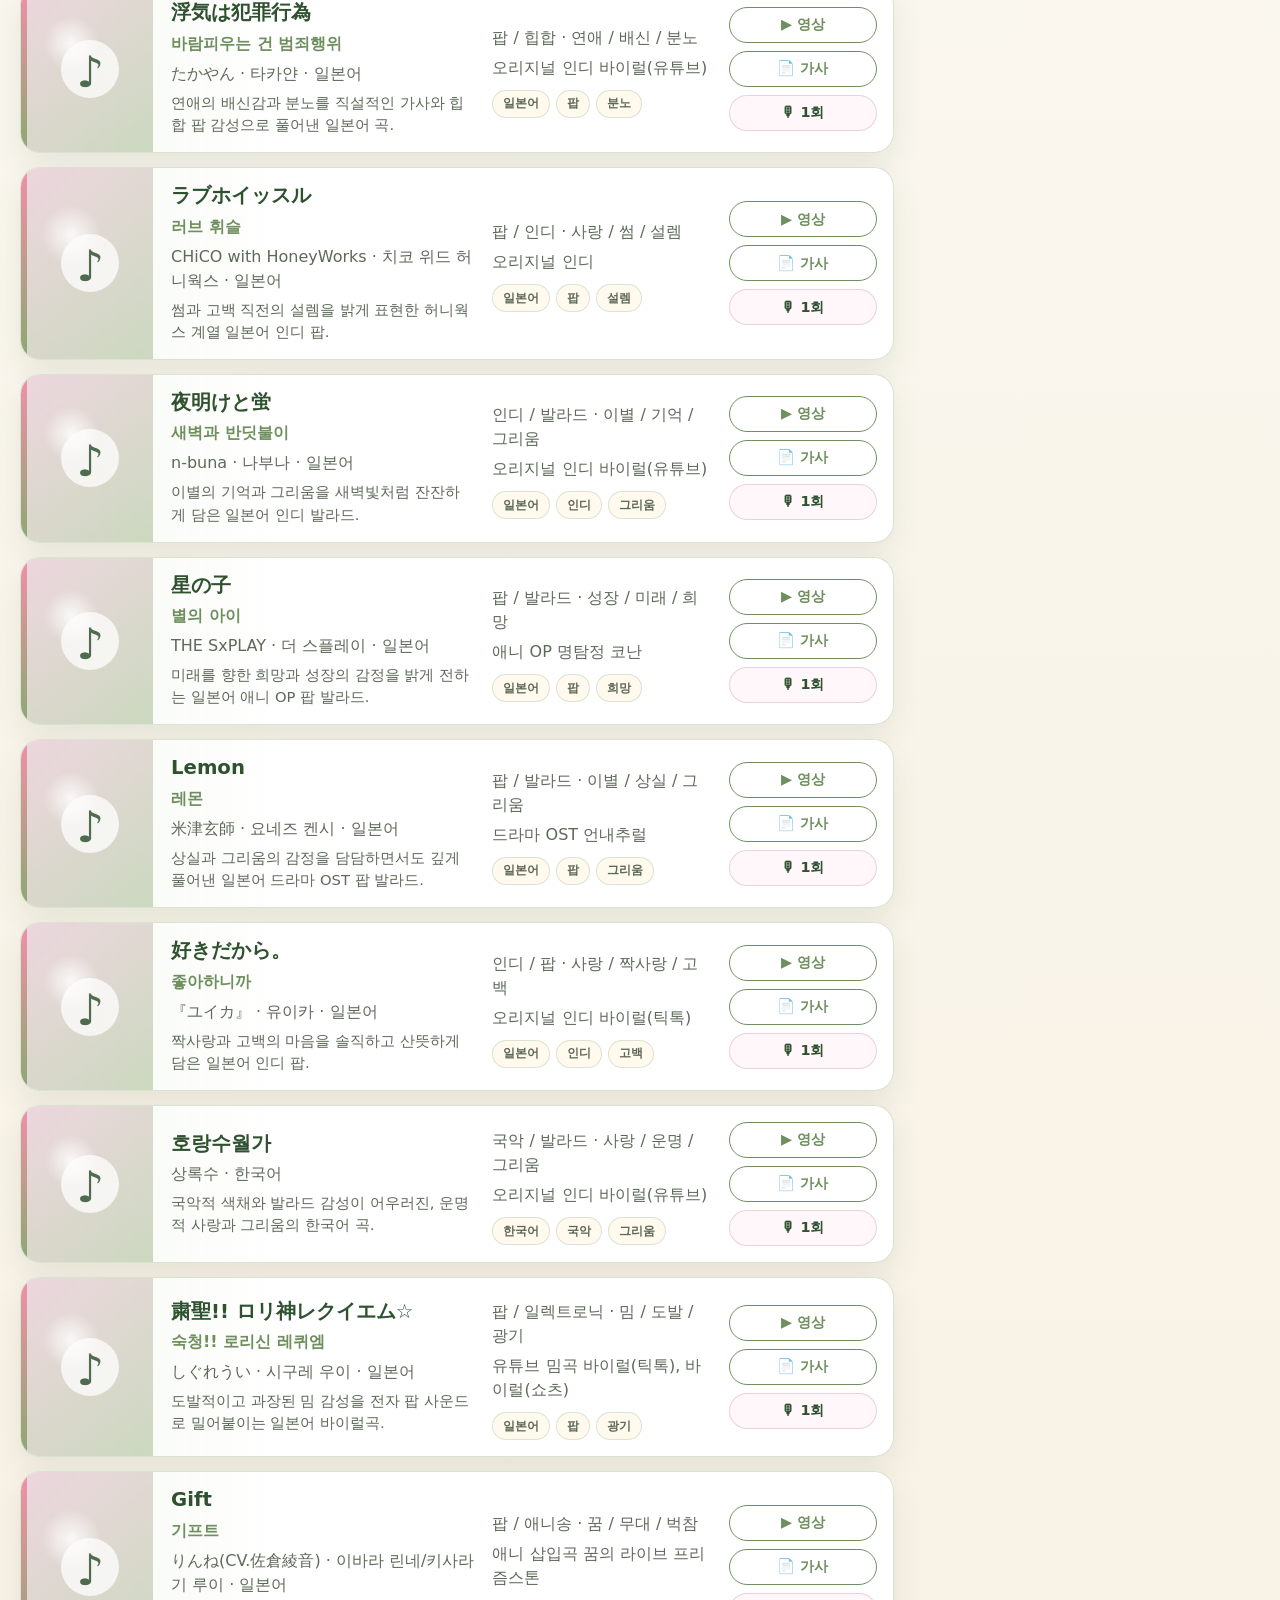
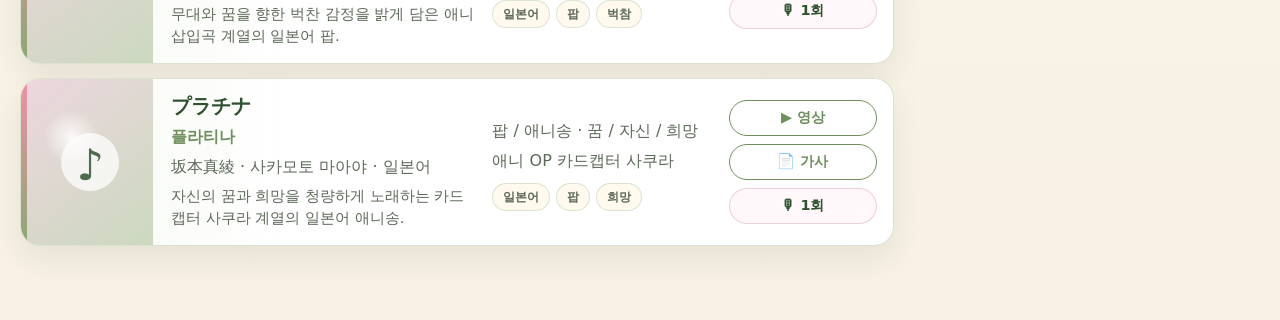
==== commit cc110fef: "dev: Add random recommendation sidebar" ====
--- a/index.html
+++ b/index.html
@@ -61,7 +61,15 @@
               <span>♪</span>
             </div>
             <h2>오늘의 랜덤 추천</h2>
-            <p>다음 단계에서 전체 곡 또는 현재 검색 결과 안에서 한 곡을 고정 추천합니다.</p>
+            <div class="random-actions">
+              <button id="random-all-button" class="random-button" type="button">전체 곡 랜덤</button>
+              <button id="random-visible-button" class="random-button random-button-soft" type="button">
+                현재 결과 랜덤
+              </button>
+            </div>
+            <div id="random-result" class="random-result" aria-live="polite">
+              <p>전체 곡 또는 현재 검색 결과에서 한 곡을 골라보세요.</p>
+            </div>
           </section>
 
           <section class="side-card">
--- a/src/style.css
+++ b/src/style.css
@@ -381,6 +381,7 @@
 
 .song-translation,
 .song-artist,
+.song-intro,
 .song-theme,
 .song-note {
   margin: 6px 0 0;
@@ -392,9 +393,15 @@
 }
 
 .song-artist,
+.song-intro,
 .song-theme,
 .song-note {
   color: var(--muted);
+}
+
+.song-intro {
+  max-width: 46rem;
+  font-size: 0.92rem;
 }
 
 .song-chip-list {
@@ -505,6 +512,77 @@
 .side-card p {
   margin: 0;
   color: var(--muted);
+}
+
+.random-actions {
+  display: grid;
+  grid-template-columns: 1fr;
+  gap: 8px;
+  margin: 14px 0;
+}
+
+.random-button {
+  min-height: 38px;
+  border: 1px solid var(--matcha);
+  border-radius: 999px;
+  background: var(--matcha);
+  color: #fff;
+  cursor: pointer;
+  font: inherit;
+  font-size: 0.9rem;
+  font-weight: 800;
+}
+
+.random-button-soft {
+  background: #fff;
+  color: var(--matcha);
+}
+
+.random-button:disabled {
+  border-color: var(--leaf-border);
+  background: #f5f5f1;
+  color: #8b9387;
+  cursor: not-allowed;
+}
+
+.random-result {
+  position: relative;
+  z-index: 1;
+  margin-top: 12px;
+  padding-top: 14px;
+  border-top: 1px solid rgba(216, 226, 207, 0.85);
+}
+
+.random-result p {
+  font-size: 0.92rem;
+}
+
+.random-song h3 {
+  margin: 0;
+  font-size: 1.08rem;
+}
+
+.random-translation,
+.random-artist,
+.random-intro {
+  margin: 5px 0 0;
+  color: var(--muted);
+}
+
+.random-translation {
+  color: var(--matcha);
+  font-weight: 800;
+}
+
+.random-intro {
+  font-size: 0.9rem;
+}
+
+.random-link-row {
+  display: grid;
+  grid-template-columns: 1fr;
+  gap: 8px;
+  margin-top: 12px;
 }
 
 .side-card-pink {
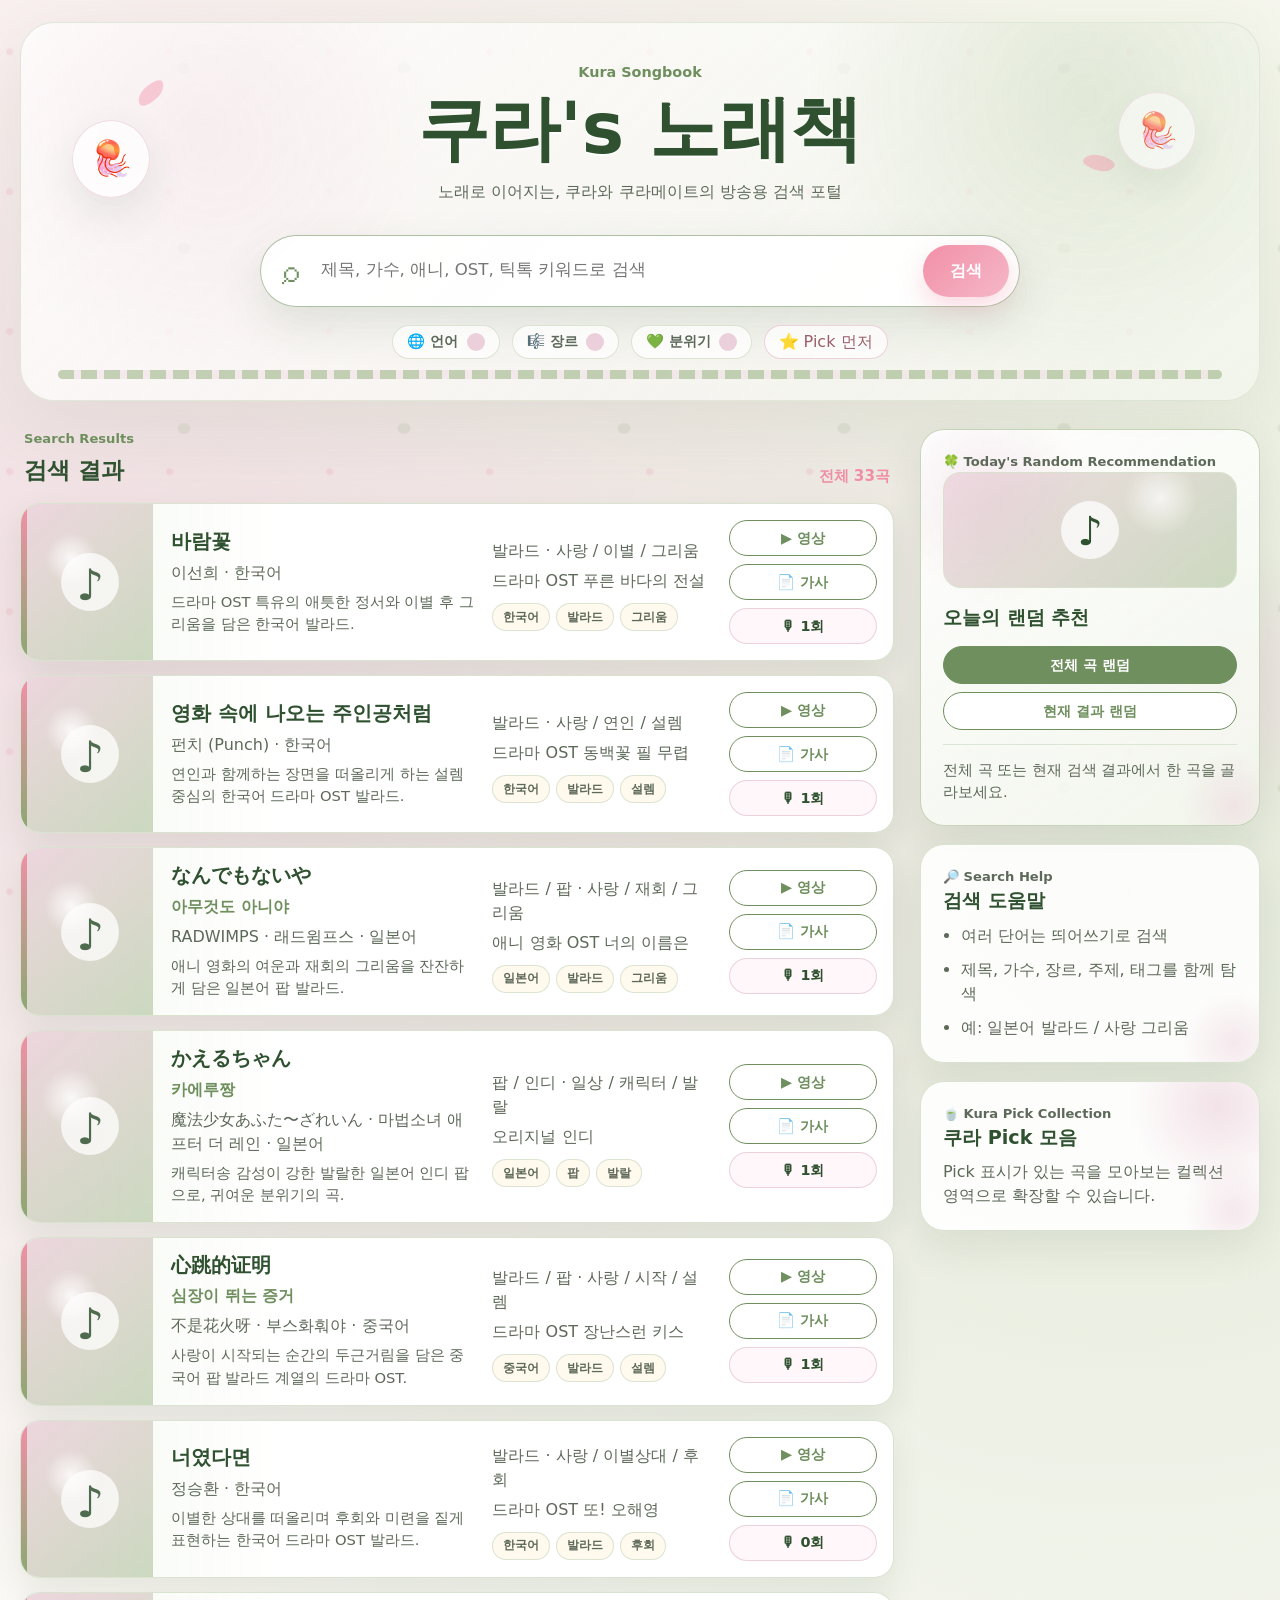
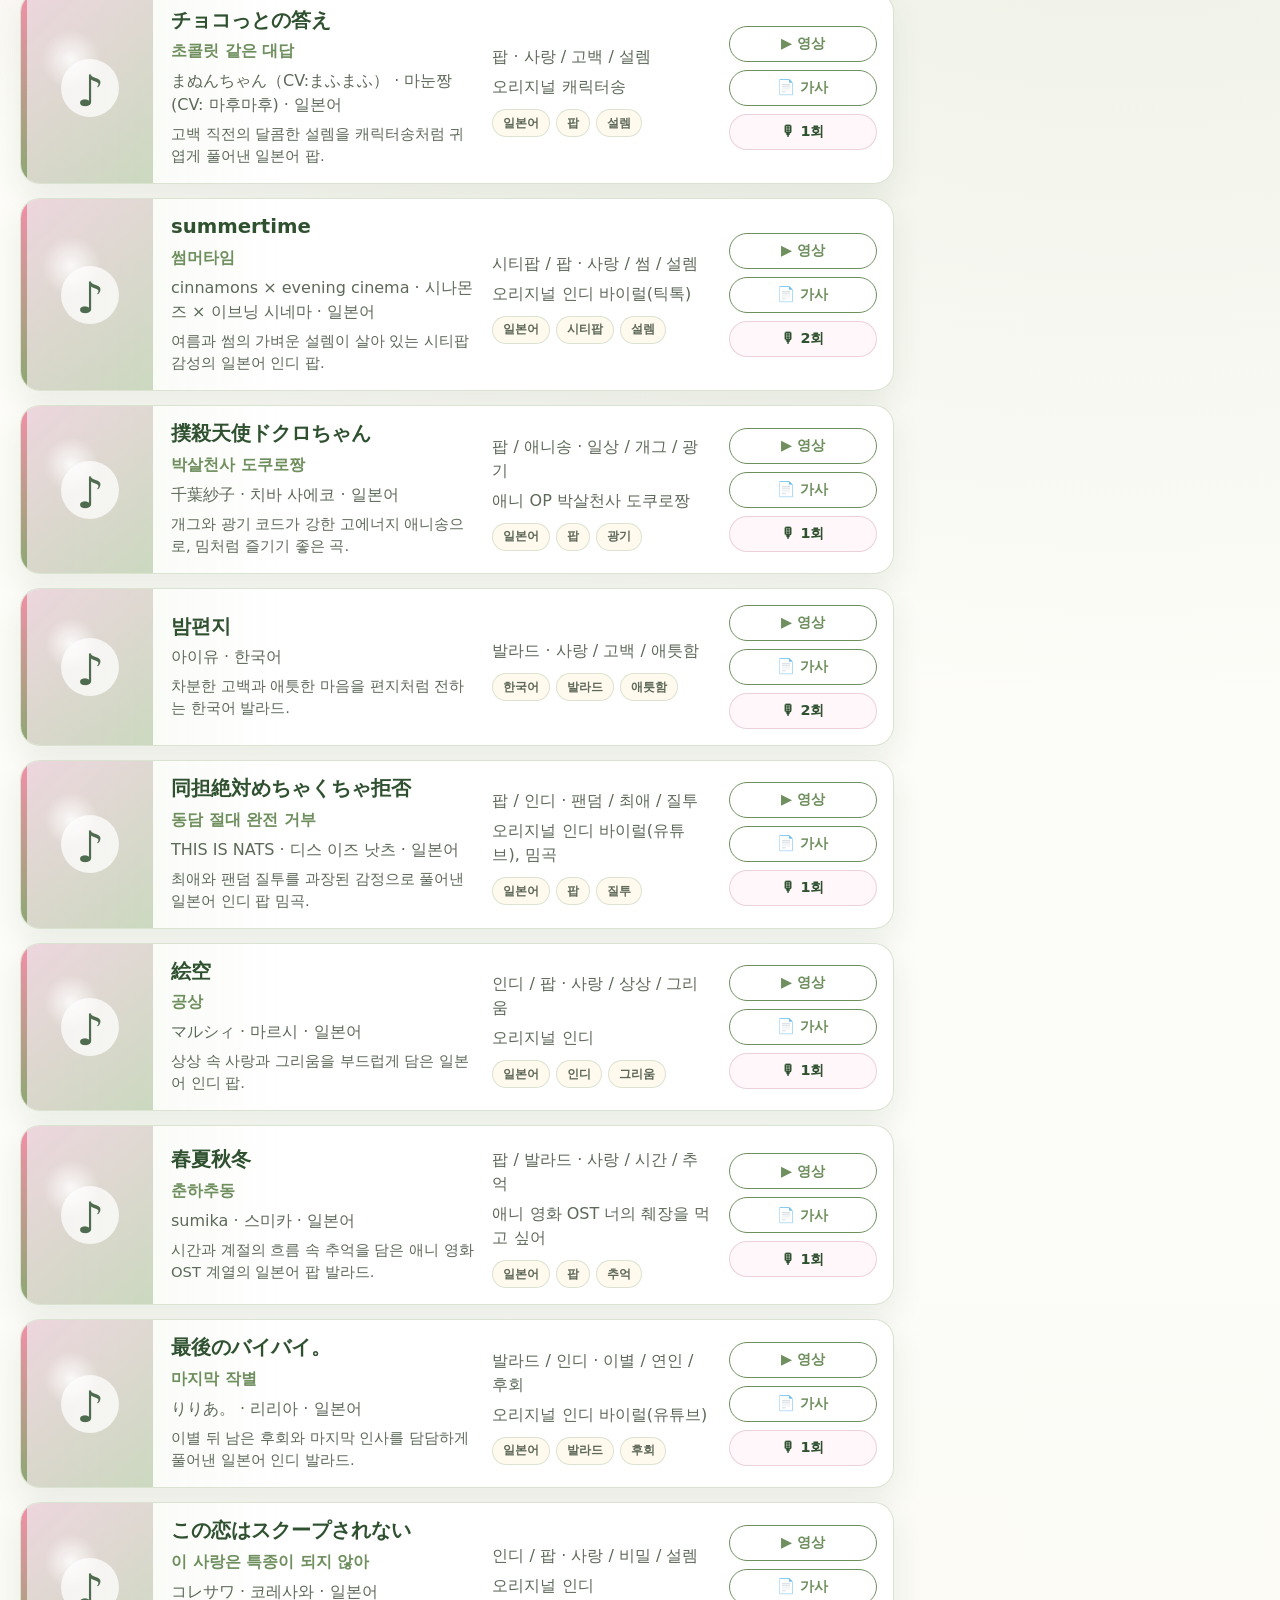
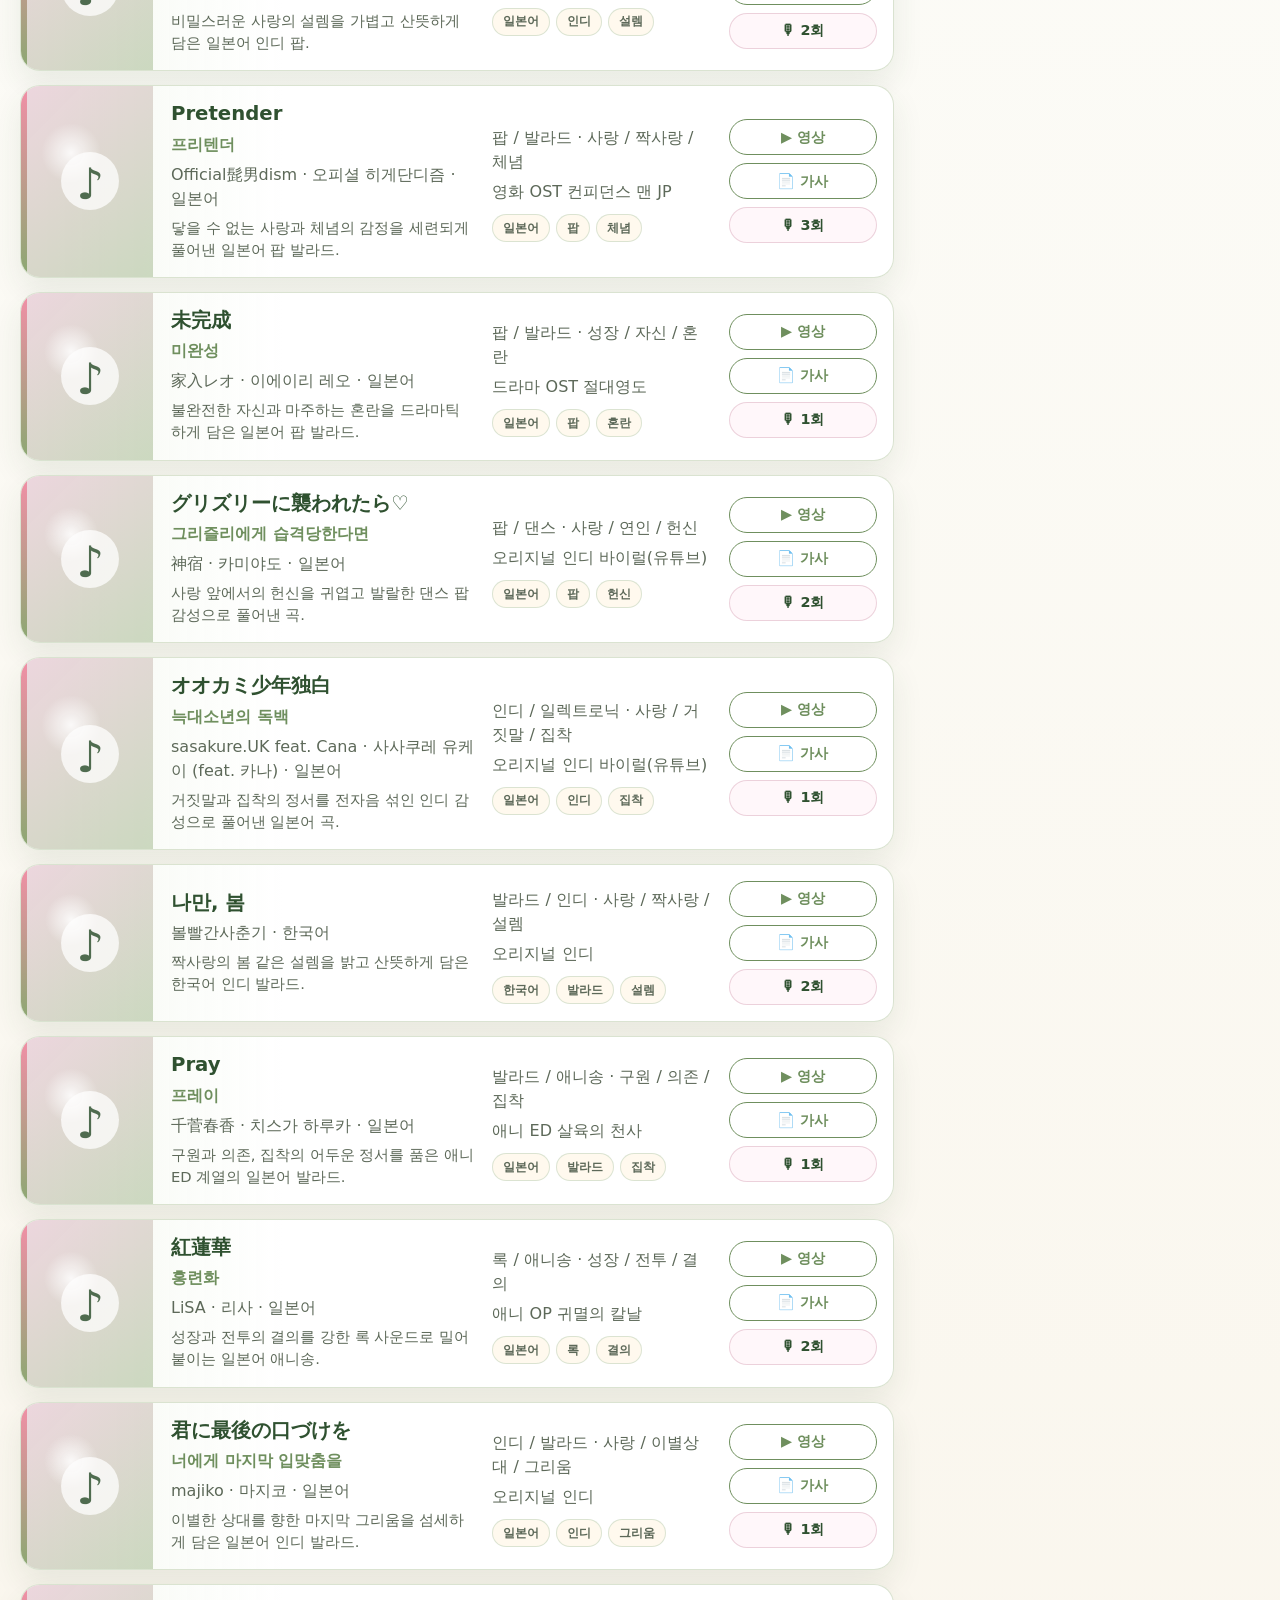
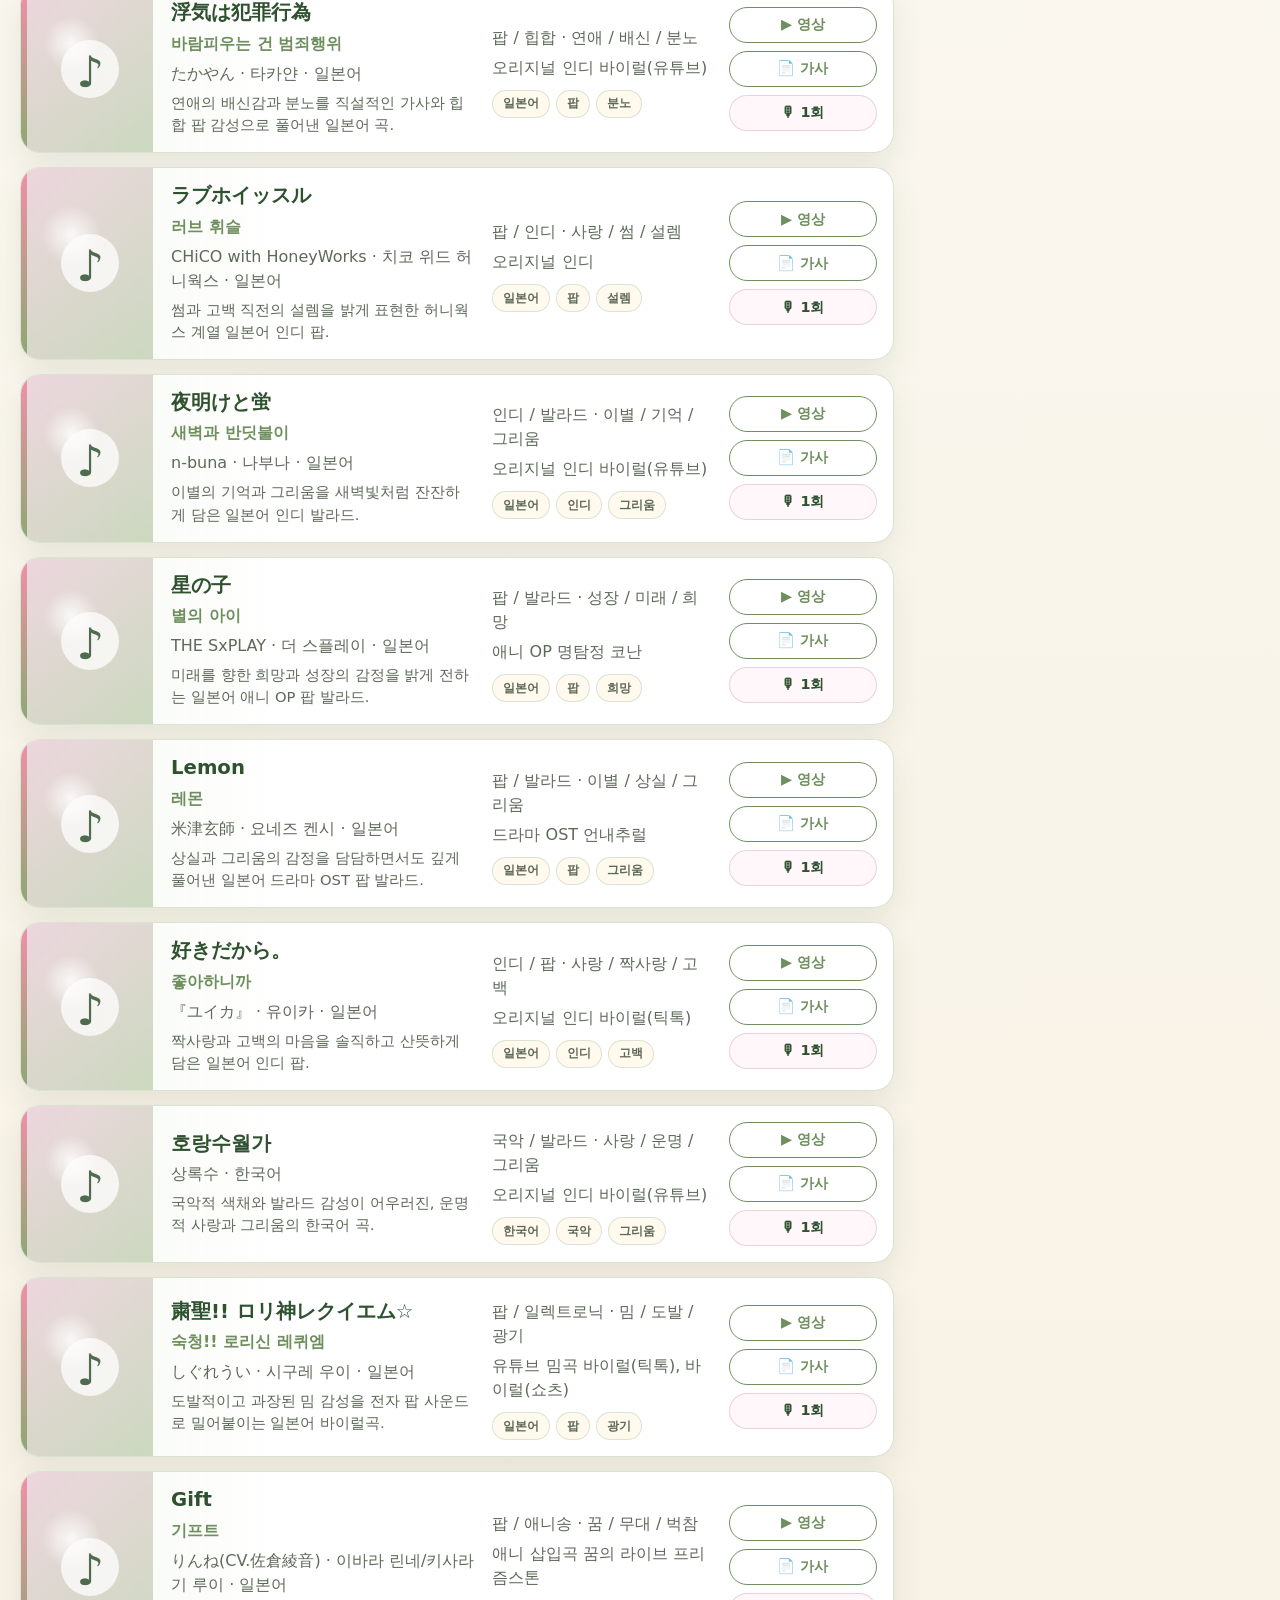
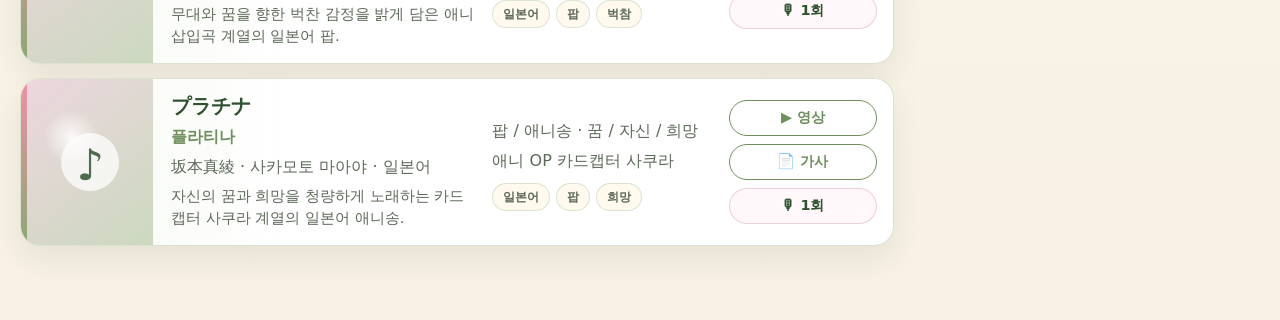
==== commit 908c925c: "dev: Add minimal public filters Add language genre mood filters and pick-first sorting" ====
--- a/index.html
+++ b/index.html
@@ -32,12 +32,22 @@
             >
             <button class="search-button" type="button" aria-label="검색">검색</button>
           </div>
-          <div class="chip-row" aria-label="필터 자리">
-            <span class="chip">🌐 언어</span>
-            <span class="chip">🎼 장르</span>
-            <span class="chip">💚 분위기</span>
-            <span class="chip">🏷 출처</span>
-            <span class="chip chip-pink">⭐ Pick</span>
+          <div class="chip-row filter-row" aria-label="기본 필터">
+            <details class="filter-menu" data-filter="language">
+              <summary class="chip">🌐 언어</summary>
+              <div id="language-filter-options" class="filter-options"></div>
+            </details>
+            <details class="filter-menu" data-filter="genre">
+              <summary class="chip">🎼 장르</summary>
+              <div id="genre-filter-options" class="filter-options"></div>
+            </details>
+            <details class="filter-menu" data-filter="mood">
+              <summary class="chip">💚 분위기</summary>
+              <div id="mood-filter-options" class="filter-options"></div>
+            </details>
+            <button id="pick-first-toggle" class="chip chip-pink chip-button" type="button" aria-pressed="false">
+              ⭐ Pick 먼저
+            </button>
           </div>
         </section>
       </header>
@@ -55,7 +65,7 @@
         </section>
 
         <aside class="sidebar" aria-label="추천과 도움말">
-          <section class="side-card side-card-feature">
+          <section class="side-card side-card-feature random-panel">
             <p class="side-label">🍀 Today's Random Recommendation</p>
             <div class="placeholder-art" aria-hidden="true">
               <span>♪</span>
@@ -72,7 +82,7 @@
             </div>
           </section>
 
-          <section class="side-card">
+          <section class="side-card help-panel">
             <p class="side-label">🔎 Search Help</p>
             <h2>검색 도움말</h2>
             <ul class="help-list">
@@ -82,7 +92,7 @@
             </ul>
           </section>
 
-          <section class="side-card side-card-pink">
+          <section class="side-card side-card-pink pick-panel">
             <p class="side-label">🍵 Kura Pick Collection</p>
             <h2>쿠라 Pick 모음</h2>
             <p>Pick 표시가 있는 곡을 모아보는 컬렉션 영역으로 확장할 수 있습니다.</p>
--- a/src/style.css
+++ b/src/style.css
@@ -261,9 +261,88 @@
   font-weight: 700;
 }
 
+.filter-row {
+  align-items: flex-start;
+}
+
+.filter-menu {
+  position: relative;
+}
+
+.filter-menu summary {
+  cursor: pointer;
+  list-style: none;
+}
+
+.filter-menu summary::-webkit-details-marker {
+  display: none;
+}
+
+.filter-menu summary::after {
+  content: attr(data-count);
+  display: inline-grid;
+  min-width: 18px;
+  height: 18px;
+  margin-left: 8px;
+  place-items: center;
+  border-radius: 999px;
+  background: var(--sakura);
+  color: var(--matcha-dark);
+  font-size: 0.72rem;
+}
+
+.filter-menu summary[data-count=""]::after {
+  display: none;
+}
+
+.filter-options {
+  position: absolute;
+  z-index: 20;
+  top: calc(100% + 8px);
+  left: 50%;
+  display: grid;
+  width: max-content;
+  min-width: 170px;
+  max-height: 260px;
+  overflow: auto;
+  transform: translateX(-50%);
+  gap: 5px;
+  border: 1px solid var(--leaf-border);
+  border-radius: 16px;
+  padding: 10px;
+  background: rgba(255, 255, 255, 0.96);
+  box-shadow: var(--shadow);
+  text-align: left;
+}
+
+.filter-option {
+  display: flex;
+  align-items: center;
+  gap: 8px;
+  border-radius: 10px;
+  padding: 6px 8px;
+  color: var(--muted);
+  font-size: 0.9rem;
+  white-space: nowrap;
+}
+
+.filter-option:hover {
+  background: var(--matcha-milk);
+}
+
+.chip-button {
+  cursor: pointer;
+  font: inherit;
+}
+
 .chip-pink {
   border-color: rgba(235, 207, 218, 0.95);
   color: #9b5e6a;
+}
+
+.chip-active {
+  background: #fff7fa;
+  box-shadow: 0 0 0 3px rgba(235, 207, 218, 0.34);
 }
 
 .app-shell {
@@ -645,7 +724,24 @@
   }
 
   .sidebar {
+    display: contents;
     position: static;
+  }
+
+  .random-panel {
+    order: 1;
+  }
+
+  .results-column {
+    order: 2;
+  }
+
+  .help-panel {
+    order: 3;
+  }
+
+  .pick-panel {
+    order: 4;
   }
 
   .song-main {
@@ -671,12 +767,12 @@
 
   .hero {
     min-height: 0;
-    padding: 42px 14px 34px;
+    padding: 26px 12px 18px;
   }
 
   .hero::before {
     inset: 10px 0 0;
-    border-radius: 26px;
+    border-radius: 22px;
   }
 
   .hero::after,
@@ -686,12 +782,22 @@
   }
 
   h1 {
-    font-size: clamp(2.2rem, 12vw, 3.4rem);
+    font-size: clamp(1.9rem, 10vw, 2.8rem);
+  }
+
+  .eyebrow {
+    margin-bottom: 4px;
+    font-size: 0.78rem;
+  }
+
+  .intro {
+    margin-top: 8px;
+    font-size: 0.9rem;
   }
 
   .search-box {
     grid-template-columns: 48px 1fr;
-    min-height: 62px;
+    min-height: 56px;
   }
 
   .search-button {
@@ -699,13 +805,18 @@
   }
 
   .search-input {
-    min-height: 60px;
+    min-height: 54px;
     padding-right: 18px;
     font-size: 0.98rem;
   }
 
+  .search-portal {
+    margin-top: 18px;
+  }
+
   .chip-row {
     gap: 8px;
+    margin-top: 12px;
   }
 
   .chip {
@@ -714,8 +825,22 @@
     font-size: 0.82rem;
   }
 
+  .filter-menu {
+    position: static;
+  }
+
+  .filter-options {
+    right: 0;
+    left: 0;
+    width: auto;
+    min-width: 0;
+    transform: none;
+  }
+
   .app-shell {
-    padding-top: 22px;
+    gap: 14px;
+    padding-top: 16px;
+    padding-bottom: 42px;
   }
 
   .section-heading {
@@ -728,14 +853,110 @@
 
   .song-card {
     grid-template-columns: 1fr;
+    border-radius: 16px;
   }
 
   .song-thumb {
-    min-height: 84px;
+    min-height: 54px;
     margin: 0;
+    font-size: 1.8rem;
+  }
+
+  .song-thumb span {
+    width: 42px;
+    height: 42px;
   }
 
   .song-main {
-    padding: 0 16px 16px;
-  }
-}
+    gap: 10px;
+    padding: 0 12px 12px;
+  }
+
+  .song-card h3 {
+    font-size: 1.08rem;
+  }
+
+  .song-translation,
+  .song-artist,
+  .song-intro,
+  .song-theme,
+  .song-note {
+    margin-top: 4px;
+  }
+
+  .song-intro {
+    font-size: 0.86rem;
+  }
+
+  .song-chip-list {
+    gap: 5px;
+    margin-top: 8px;
+  }
+
+  .song-actions {
+    gap: 7px;
+  }
+
+  .button,
+  .song-count {
+    min-height: 34px;
+    font-size: 0.86rem;
+  }
+
+  .side-card {
+    padding: 16px;
+    border-radius: 18px;
+  }
+
+  .side-card-feature {
+    display: grid;
+    grid-template-columns: 72px 1fr;
+    column-gap: 12px;
+    align-items: start;
+  }
+
+  .side-card-feature .side-label,
+  .side-card-feature h2,
+  .side-card-feature .random-actions,
+  .side-card-feature .random-result {
+    grid-column: 2;
+  }
+
+  .placeholder-art {
+    grid-row: 1 / span 4;
+    width: 72px;
+    height: 72px;
+    margin-bottom: 0;
+    font-size: 1.8rem;
+  }
+
+  .placeholder-art span {
+    width: 42px;
+    height: 42px;
+  }
+
+  .random-actions {
+    grid-template-columns: 1fr 1fr;
+    gap: 6px;
+    margin: 10px 0;
+  }
+
+  .random-button {
+    min-height: 34px;
+    font-size: 0.8rem;
+  }
+
+  .random-result {
+    margin-top: 8px;
+    padding-top: 10px;
+  }
+
+  .random-song h3 {
+    font-size: 1rem;
+  }
+
+  .random-link-row {
+    grid-template-columns: 1fr 1fr;
+    gap: 6px;
+  }
+}
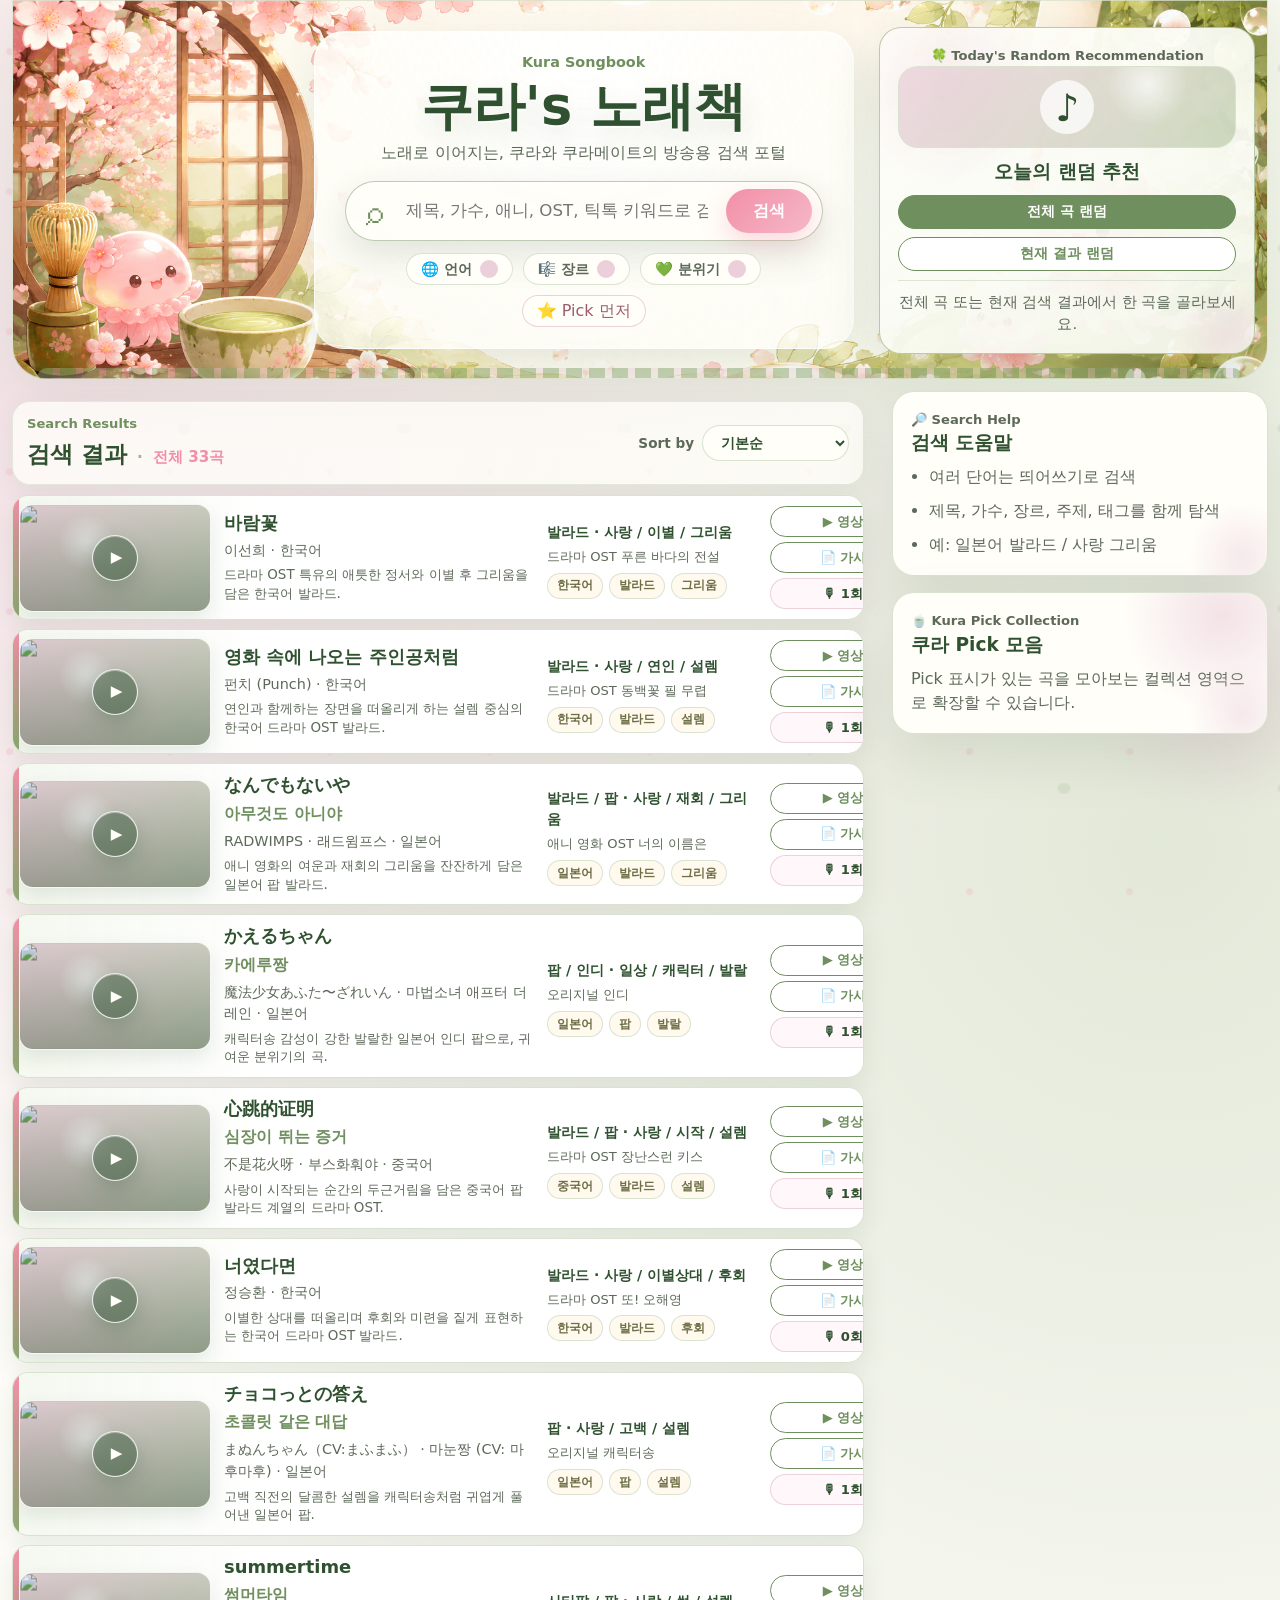
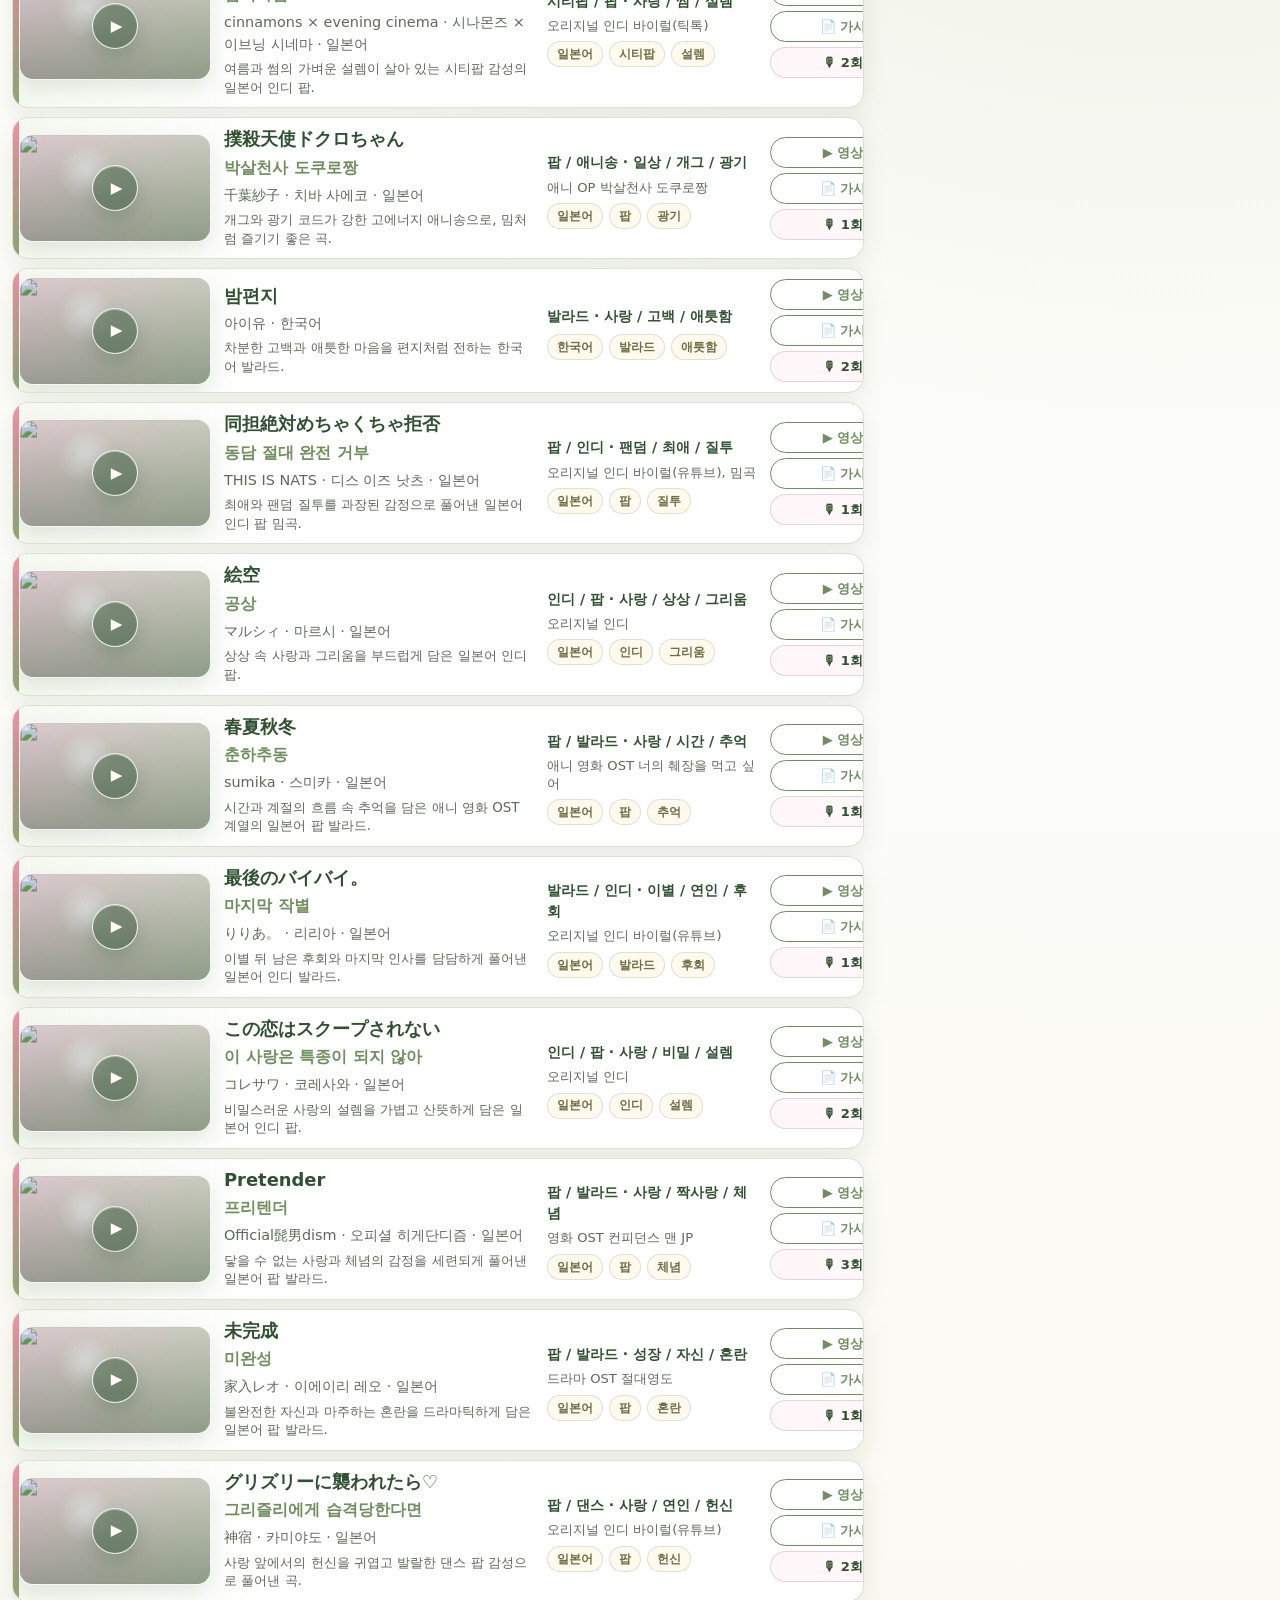
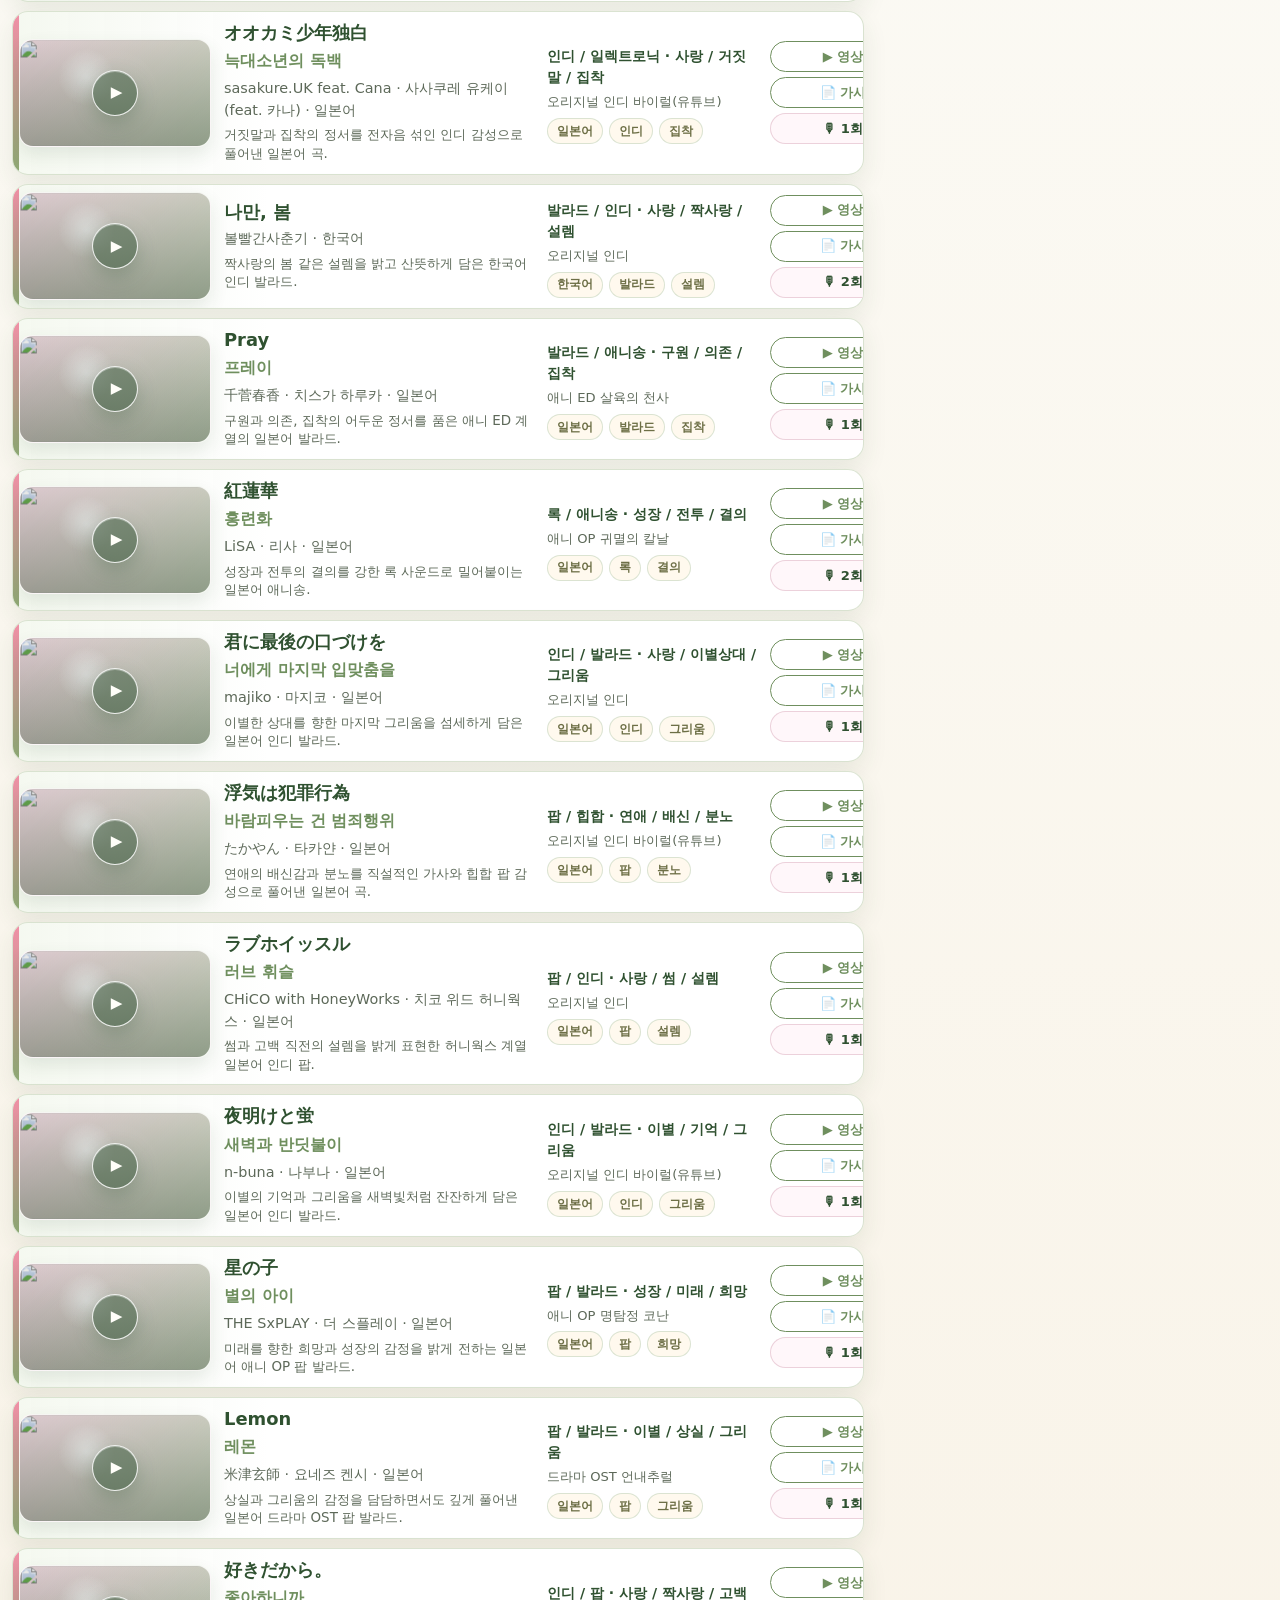
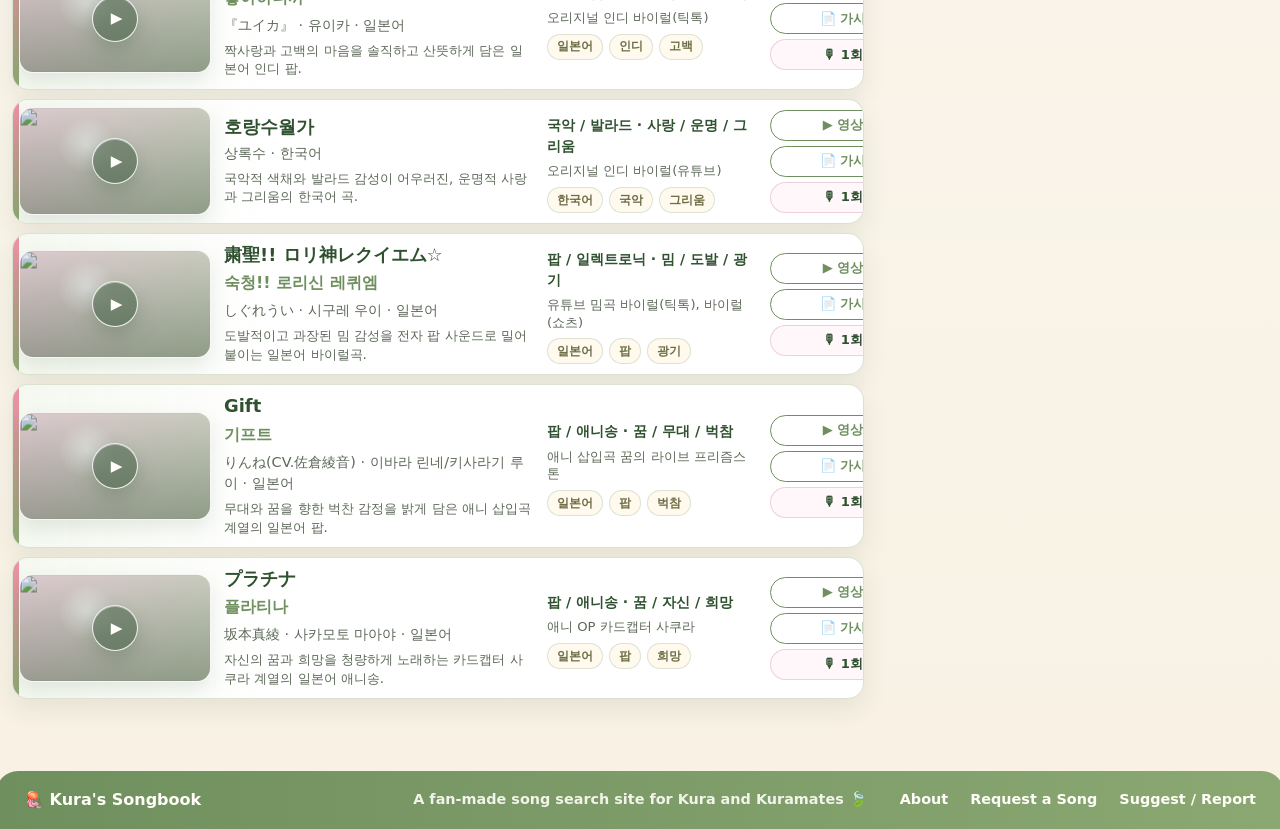
==== commit 30b0850a: "design: Apply wide desktop hero layout Redesign desktop layout with hero background" ====
--- a/index.html
+++ b/index.html
@@ -8,64 +8,60 @@
   </head>
   <body>
     <div class="page-frame">
-      <header class="hero">
-        <div class="petal petal-a" aria-hidden="true"></div>
-        <div class="petal petal-b" aria-hidden="true"></div>
-        <div class="jelly jelly-left" aria-hidden="true">🪼</div>
-        <div class="jelly jelly-right" aria-hidden="true">🪼</div>
+      <div class="desktop-layout">
+        <header class="hero">
+          <div class="mood-scene mood-scene-left" aria-hidden="true">
+            <span class="mood-window"></span>
+            <span class="mood-cup">🍵</span>
+            <span class="mood-jelly">🪼</span>
+          </div>
+          <div class="mood-scene mood-scene-right" aria-hidden="true">
+            <span class="mood-tag">くらの<br>うた帳</span>
+            <span class="mood-leaf">🍃</span>
+          </div>
+          <div class="petal petal-a" aria-hidden="true"></div>
+          <div class="petal petal-b" aria-hidden="true"></div>
 
-        <p class="eyebrow">Kura Songbook</p>
-        <h1>쿠라's 노래책</h1>
-        <p class="intro">노래로 이어지는, 쿠라와 쿠라메이트의 방송용 검색 포털</p>
+          <div class="hero-panel">
+            <p class="eyebrow">Kura Songbook</p>
+            <h1>쿠라's 노래책</h1>
+            <p class="intro">노래로 이어지는, 쿠라와 쿠라메이트의 방송용 검색 포털</p>
 
-        <section class="search-portal" aria-labelledby="search-title">
-          <h2 id="search-title">노래 검색</h2>
-          <label class="search-label" for="search-input">검색어</label>
-          <div class="search-box">
-            <span class="search-icon" aria-hidden="true">⌕</span>
-            <input
-              id="search-input"
-              class="search-input"
-              type="search"
-              placeholder="제목, 가수, 애니, OST, 틱톡 키워드로 검색"
-              autocomplete="off"
-            >
-            <button class="search-button" type="button" aria-label="검색">검색</button>
+            <section class="search-portal" aria-labelledby="search-title">
+              <h2 id="search-title">노래 검색</h2>
+              <label class="search-label" for="search-input">검색어</label>
+              <div class="search-box">
+                <span class="search-icon" aria-hidden="true">⌕</span>
+                <input
+                  id="search-input"
+                  class="search-input"
+                  type="search"
+                  placeholder="제목, 가수, 애니, OST, 틱톡 키워드로 검색"
+                  autocomplete="off"
+                >
+                <button class="search-button" type="button" aria-label="검색">검색</button>
+              </div>
+              <div class="chip-row filter-row" aria-label="기본 필터">
+                <details class="filter-menu" data-filter="language">
+                  <summary class="chip">🌐 언어</summary>
+                  <div id="language-filter-options" class="filter-options"></div>
+                </details>
+                <details class="filter-menu" data-filter="genre">
+                  <summary class="chip">🎼 장르</summary>
+                  <div id="genre-filter-options" class="filter-options"></div>
+                </details>
+                <details class="filter-menu" data-filter="mood">
+                  <summary class="chip">💚 분위기</summary>
+                  <div id="mood-filter-options" class="filter-options"></div>
+                </details>
+                <button id="pick-first-toggle" class="chip chip-pink chip-button" type="button" aria-pressed="false">
+                  ⭐ Pick 먼저
+                </button>
+              </div>
+            </section>
           </div>
-          <div class="chip-row filter-row" aria-label="기본 필터">
-            <details class="filter-menu" data-filter="language">
-              <summary class="chip">🌐 언어</summary>
-              <div id="language-filter-options" class="filter-options"></div>
-            </details>
-            <details class="filter-menu" data-filter="genre">
-              <summary class="chip">🎼 장르</summary>
-              <div id="genre-filter-options" class="filter-options"></div>
-            </details>
-            <details class="filter-menu" data-filter="mood">
-              <summary class="chip">💚 분위기</summary>
-              <div id="mood-filter-options" class="filter-options"></div>
-            </details>
-            <button id="pick-first-toggle" class="chip chip-pink chip-button" type="button" aria-pressed="false">
-              ⭐ Pick 먼저
-            </button>
-          </div>
-        </section>
-      </header>
 
-      <main class="app-shell">
-        <section class="results-column" aria-labelledby="results-title">
-          <div class="section-heading">
-            <div>
-              <p class="section-kicker">Search Results</p>
-              <h2 id="results-title">검색 결과</h2>
-            </div>
-            <p id="result-summary" class="result-summary" aria-live="polite">곡을 불러오는 중...</p>
-          </div>
-          <section id="song-list" class="song-list" aria-label="검색 결과"></section>
-        </section>
-
-        <aside class="sidebar" aria-label="추천과 도움말">
-          <section class="side-card side-card-feature random-panel">
+          <section class="side-card side-card-feature random-panel hero-random-card">
             <p class="side-label">🍀 Today's Random Recommendation</p>
             <div class="placeholder-art" aria-hidden="true">
               <span>♪</span>
@@ -81,7 +77,31 @@
               <p>전체 곡 또는 현재 검색 결과에서 한 곡을 골라보세요.</p>
             </div>
           </section>
+        </header>
 
+        <section class="results-column" aria-labelledby="results-title">
+          <div class="section-heading">
+            <div class="result-title-block">
+              <p class="section-kicker">Search Results</p>
+              <div class="result-title-row">
+                <h2 id="results-title">검색 결과</h2>
+                <p id="result-summary" class="result-summary" aria-live="polite">곡을 불러오는 중...</p>
+              </div>
+            </div>
+            <label class="sort-control" for="sort-select">
+              <span>Sort by</span>
+              <select id="sort-select">
+                <option value="default">기본순</option>
+                <option value="title">제목순</option>
+                <option value="artist">가수순</option>
+                <option value="singCount">부른 횟수순</option>
+              </select>
+            </label>
+          </div>
+          <section id="song-list" class="song-list" aria-label="검색 결과"></section>
+        </section>
+
+        <aside class="sidebar" aria-label="추천과 도움말">
           <section class="side-card help-panel">
             <p class="side-label">🔎 Search Help</p>
             <h2>검색 도움말</h2>
@@ -98,7 +118,17 @@
             <p>Pick 표시가 있는 곡을 모아보는 컬렉션 영역으로 확장할 수 있습니다.</p>
           </section>
         </aside>
-      </main>
+      </div>
+
+      <footer class="site-footer">
+        <p>🪼 Kura's Songbook</p>
+        <p>A fan-made song search site for Kura and Kuramates 🍃</p>
+        <nav aria-label="Footer links">
+          <span>About</span>
+          <span>Request a Song</span>
+          <span>Suggest / Report</span>
+        </nav>
+      </footer>
     </div>
 
     <script src="src/app.js" defer></script>
--- a/src/style.css
+++ b/src/style.css
@@ -9,8 +9,9 @@
   --sakura-strong: #f28fa7;
   --leaf-border: #d8e2cf;
   --muted: #5d6959;
-  --card: rgba(255, 255, 255, 0.9);
+  --card: rgba(255, 255, 255, 0.94);
   --shadow: 0 18px 44px rgba(47, 81, 48, 0.13);
+  --panel-shadow: 0 22px 58px rgba(47, 81, 48, 0.12);
 }
 
 * {
@@ -26,8 +27,8 @@
   margin: 0;
   overflow-x: hidden;
   background:
-    radial-gradient(circle at 9% 9%, rgba(235, 207, 218, 0.62), transparent 18%),
-    radial-gradient(circle at 88% 13%, rgba(139, 168, 114, 0.22), transparent 24%),
+    radial-gradient(circle at 7% 7%, rgba(235, 207, 218, 0.62), transparent 18%),
+    radial-gradient(circle at 91% 15%, rgba(139, 168, 114, 0.24), transparent 24%),
     linear-gradient(180deg, #fffdf8 0%, var(--ivory) 42%, var(--ivory-warm) 100%);
   color: var(--matcha-dark);
   font-family: system-ui, -apple-system, BlinkMacSystemFont, "Segoe UI", sans-serif;
@@ -62,37 +63,48 @@
 }
 
 .page-frame {
-  width: min(1240px, calc(100% - 40px));
+  width: min(1600px, calc(100% - 24px));
   margin: 0 auto;
+}
+
+.desktop-layout {
+  display: grid;
+  grid-template-columns: minmax(0, 1fr) 376px;
+  grid-template-areas:
+    "hero hero"
+    "results sidebar";
+  gap: 12px 28px;
+  align-items: start;
+  padding-top: 0;
 }
 
 .hero {
   position: relative;
-  min-height: 360px;
-  padding: 62px 32px 42px;
+  grid-area: hero;
+  display: grid;
+  grid-template-columns: minmax(220px, 1fr) minmax(540px, 780px) 376px;
+  gap: clamp(18px, 2vw, 32px);
+  min-height: 330px;
+  align-items: center;
+  padding: 26px clamp(34px, 4.3vw, 70px) 24px;
+  overflow: hidden;
+  border: 1px solid rgba(216, 226, 207, 0.74);
+  border-radius: 0 0 34px 34px;
+  background:
+    radial-gradient(ellipse at center, rgba(255, 253, 248, 0.5) 0%, rgba(255, 253, 248, 0.22) 28%, rgba(255, 253, 248, 0.02) 56%),
+    linear-gradient(90deg, rgba(255, 253, 248, 0) 0%, rgba(255, 253, 248, 0.18) 42%, rgba(255, 253, 248, 0.02) 100%),
+    url("../assets/assets/hero_bg_desktop.png") center 46% / cover no-repeat;
+  box-shadow: 0 16px 58px rgba(111, 143, 94, 0.13);
   text-align: center;
-}
-
-.hero::before {
-  position: absolute;
-  inset: 22px 0 0;
-  border: 1px solid rgba(216, 226, 207, 0.74);
-  border-radius: 34px;
-  background:
-    radial-gradient(circle at 15% 30%, rgba(235, 207, 218, 0.28), transparent 22%),
-    radial-gradient(circle at 86% 20%, rgba(139, 168, 114, 0.2), transparent 25%),
-    linear-gradient(135deg, rgba(255, 255, 255, 0.78), rgba(244, 248, 239, 0.58));
-  box-shadow: 0 22px 80px rgba(111, 143, 94, 0.12);
-  content: "";
 }
 
 .hero::after {
   position: absolute;
-  right: 38px;
-  bottom: 22px;
-  left: 38px;
-  height: 9px;
-  border-radius: 999px;
+  right: 24px;
+  bottom: 0;
+  left: 24px;
+  height: 10px;
+  border-radius: 999px 999px 0 0;
   background: repeating-linear-gradient(
     90deg,
     rgba(139, 168, 114, 0.5) 0 16px,
@@ -106,8 +118,96 @@
   z-index: 1;
 }
 
+.hero-panel {
+  grid-column: 2;
+  width: 100%;
+  border: 1px solid rgba(255, 255, 255, 0.58);
+  border-radius: 30px;
+  padding: 20px 30px 21px;
+  background:
+    radial-gradient(ellipse at top, rgba(255, 255, 255, 0.88), rgba(255, 253, 248, 0.68) 62%, rgba(255, 253, 248, 0.5)),
+    linear-gradient(180deg, rgba(255, 253, 248, 0.62), rgba(244, 248, 239, 0.42));
+  box-shadow:
+    0 16px 42px rgba(47, 81, 48, 0.12),
+    inset 0 1px 0 rgba(255, 255, 255, 0.72);
+}
+
+.mood-scene {
+  position: absolute;
+  z-index: 0;
+  display: none;
+  pointer-events: none;
+}
+
+.mood-scene-left {
+  inset: 36px auto auto 34px;
+  width: 190px;
+  height: 220px;
+}
+
+.mood-window {
+  position: absolute;
+  inset: 0 auto auto 0;
+  width: 76px;
+  height: 102px;
+  border: 2px solid rgba(111, 143, 94, 0.18);
+  border-radius: 28px 28px 10px 10px;
+  background:
+    linear-gradient(90deg, transparent 47%, rgba(111, 143, 94, 0.16) 48% 52%, transparent 53%),
+    linear-gradient(0deg, transparent 47%, rgba(111, 143, 94, 0.16) 48% 52%, transparent 53%),
+    rgba(255, 255, 255, 0.5);
+}
+
+.mood-cup {
+  position: absolute;
+  left: 20px;
+  bottom: 10px;
+  display: grid;
+  width: 112px;
+  height: 82px;
+  place-items: center;
+  border: 1px solid rgba(216, 226, 207, 0.75);
+  border-radius: 999px;
+  background: rgba(255, 255, 255, 0.58);
+  box-shadow: 0 18px 38px rgba(47, 81, 48, 0.1);
+  font-size: 3rem;
+}
+
+.mood-jelly {
+  position: absolute;
+  top: 54px;
+  right: 4px;
+  font-size: 4rem;
+  filter: drop-shadow(0 12px 14px rgba(242, 143, 167, 0.18));
+}
+
+.mood-scene-right {
+  top: 24px;
+  right: 32px;
+  gap: 18px;
+  justify-items: center;
+}
+
+.mood-tag {
+  display: grid;
+  width: 62px;
+  min-height: 92px;
+  place-items: center;
+  border: 1px solid rgba(216, 226, 207, 0.9);
+  border-radius: 12px;
+  background: #fffef9;
+  color: var(--matcha-dark);
+  font-size: 0.9rem;
+  font-weight: 750;
+  box-shadow: 0 12px 26px rgba(47, 81, 48, 0.1);
+}
+
+.mood-leaf {
+  font-size: 2rem;
+}
+
 .eyebrow {
-  margin: 0 0 8px;
+  margin: 0 0 4px;
   color: var(--matcha);
   font-size: 0.9rem;
   font-weight: 800;
@@ -116,71 +216,47 @@
 
 h1 {
   margin: 0;
-  font-size: clamp(2.4rem, 6vw, 4.45rem);
+  font-size: clamp(2.72rem, 4.1vw, 4.2rem);
   line-height: 1.05;
   letter-spacing: 0;
   text-align: center;
-  text-shadow: 0 2px 0 rgba(255, 255, 255, 0.82);
+  text-shadow:
+    0 2px 0 rgba(255, 255, 255, 0.74),
+    0 12px 28px rgba(47, 81, 48, 0.13);
 }
 
 .intro {
   max-width: 640px;
-  margin: 14px auto 0;
+  margin: 8px auto 0;
   color: var(--muted);
   font-size: 1.02rem;
 }
 
-.petal,
-.jelly {
+.petal {
   position: absolute;
-  pointer-events: none;
-}
-
-.petal {
+  display: none;
   width: 30px;
   height: 18px;
   border-radius: 80% 20% 80% 20%;
   background: rgba(242, 143, 167, 0.42);
+  pointer-events: none;
   transform: rotate(-24deg);
 }
 
 .petal-a {
-  top: 84px;
-  left: 116px;
+  top: 80px;
+  left: 23%;
 }
 
 .petal-b {
-  right: 146px;
-  top: 154px;
+  right: 22%;
+  top: 150px;
   transform: rotate(32deg);
 }
 
-.jelly {
-  display: grid;
-  width: 78px;
-  height: 78px;
-  place-items: center;
-  border: 1px solid rgba(235, 207, 218, 0.72);
-  border-radius: 999px;
-  background: rgba(255, 255, 255, 0.72);
-  box-shadow: 0 16px 38px rgba(47, 81, 48, 0.1);
-  font-size: 2.15rem;
-}
-
-.jelly-left {
-  top: 120px;
-  left: 52px;
-}
-
-.jelly-right {
-  top: 92px;
-  right: 64px;
-  opacity: 0.72;
-}
-
 .search-portal {
-  width: min(760px, 100%);
-  margin: 30px auto 0;
+  width: 100%;
+  margin: 16px auto 0;
 }
 
 .search-portal h2,
@@ -197,16 +273,18 @@
   display: grid;
   grid-template-columns: 58px 1fr 96px;
   align-items: center;
-  min-height: 72px;
-  border: 1px solid rgba(111, 143, 94, 0.56);
-  border-radius: 999px;
-  background: rgba(255, 255, 255, 0.94);
-  box-shadow: var(--shadow);
+  min-height: 60px;
+  border: 1px solid rgba(111, 143, 94, 0.46);
+  border-radius: 999px;
+  background: rgba(255, 254, 249, 0.94);
+  box-shadow:
+    0 14px 36px rgba(47, 81, 48, 0.14),
+    inset 0 1px 0 rgba(255, 255, 255, 0.9);
 }
 
 .search-box:focus-within {
   border-color: var(--matcha);
-  box-shadow: 0 20px 50px rgba(47, 81, 48, 0.15), 0 0 0 5px rgba(235, 207, 218, 0.32);
+  box-shadow: 0 18px 44px rgba(47, 81, 48, 0.15), 0 0 0 5px rgba(235, 207, 218, 0.28);
 }
 
 .search-icon {
@@ -217,7 +295,7 @@
 
 .search-input {
   width: 100%;
-  min-height: 70px;
+  min-height: 58px;
   border: 0;
   background: transparent;
   color: var(--matcha-dark);
@@ -227,7 +305,7 @@
 }
 
 .search-button {
-  min-height: 52px;
+  min-height: 44px;
   margin-right: 10px;
   border: 0;
   border-radius: 999px;
@@ -243,19 +321,19 @@
   display: flex;
   flex-wrap: wrap;
   justify-content: center;
-  gap: 12px;
-  margin-top: 18px;
+  gap: 10px;
+  margin-top: 12px;
 }
 
 .chip,
 .song-chip {
   display: inline-flex;
   align-items: center;
-  min-height: 34px;
+  min-height: 32px;
   border: 1px solid rgba(216, 226, 207, 0.9);
   border-radius: 999px;
   padding: 0 14px;
-  background: rgba(255, 255, 255, 0.72);
+  background: #fffef9;
   color: var(--muted);
   font-size: 0.9rem;
   font-weight: 700;
@@ -270,8 +348,10 @@
 }
 
 .filter-menu summary {
+  position: relative;
   cursor: pointer;
   list-style: none;
+  transition: border-color 160ms ease, background-color 160ms ease, box-shadow 160ms ease;
 }
 
 .filter-menu summary::-webkit-details-marker {
@@ -295,39 +375,81 @@
   display: none;
 }
 
+.filter-menu:has(input:checked) summary,
+.filter-menu[open] summary {
+  border-color: rgba(242, 143, 167, 0.7);
+  background: #fff7fa;
+  color: var(--matcha-dark);
+  box-shadow: 0 0 0 3px rgba(235, 207, 218, 0.28);
+}
+
 .filter-options {
   position: absolute;
   z-index: 20;
-  top: calc(100% + 8px);
+  top: calc(100% + 12px);
   left: 50%;
   display: grid;
-  width: max-content;
-  min-width: 170px;
-  max-height: 260px;
+  width: 260px;
+  max-height: 310px;
   overflow: auto;
   transform: translateX(-50%);
-  gap: 5px;
-  border: 1px solid var(--leaf-border);
-  border-radius: 16px;
-  padding: 10px;
-  background: rgba(255, 255, 255, 0.96);
-  box-shadow: var(--shadow);
+  gap: 4px;
+  border: 1px solid rgba(216, 226, 207, 0.98);
+  border-radius: 20px;
+  padding: 12px;
+  background: #fffef9;
+  box-shadow: 0 18px 42px rgba(47, 81, 48, 0.2);
   text-align: left;
+  scrollbar-color: rgba(139, 168, 114, 0.45) transparent;
+  scrollbar-width: thin;
+}
+
+.filter-options::-webkit-scrollbar {
+  width: 8px;
+}
+
+.filter-options::-webkit-scrollbar-track {
+  background: transparent;
+}
+
+.filter-options::-webkit-scrollbar-thumb {
+  border: 2px solid rgba(255, 255, 255, 0.98);
+  border-radius: 999px;
+  background: rgba(139, 168, 114, 0.5);
 }
 
 .filter-option {
   display: flex;
   align-items: center;
-  gap: 8px;
-  border-radius: 10px;
-  padding: 6px 8px;
+  gap: 10px;
+  min-height: 40px;
+  border: 1px solid transparent;
+  border-radius: 13px;
+  padding: 8px 10px;
   color: var(--muted);
   font-size: 0.9rem;
+  line-height: 1.25;
   white-space: nowrap;
+  cursor: pointer;
+}
+
+.filter-option input {
+  width: 17px;
+  height: 17px;
+  accent-color: var(--matcha);
+  flex: 0 0 auto;
 }
 
 .filter-option:hover {
+  border-color: rgba(216, 226, 207, 0.9);
   background: var(--matcha-milk);
+}
+
+.filter-option:has(input:checked) {
+  border-color: rgba(235, 207, 218, 0.9);
+  background: #fff7fa;
+  color: var(--matcha-dark);
+  font-weight: 750;
 }
 
 .chip-button {
@@ -341,30 +463,29 @@
 }
 
 .chip-active {
+  border-color: rgba(242, 143, 167, 0.75);
   background: #fff7fa;
   box-shadow: 0 0 0 3px rgba(235, 207, 218, 0.34);
 }
 
-.app-shell {
-  display: grid;
-  grid-template-columns: minmax(0, 1fr) 340px;
-  gap: 26px;
-  align-items: start;
-  padding: 28px 0 74px;
-}
-
-.results-column,
-.sidebar {
+.results-column {
+  position: relative;
+  grid-area: results;
   min-width: 0;
+  padding: 10px 0 72px;
 }
 
 .section-heading {
   display: flex;
-  align-items: end;
+  align-items: center;
   justify-content: space-between;
   gap: 16px;
-  margin: 0 0 16px;
-  padding: 0 4px;
+  margin: 0 0 10px;
+  border: 1px solid rgba(216, 226, 207, 0.7);
+  border-radius: 18px;
+  padding: 12px 14px;
+  background: rgba(255, 254, 249, 0.78);
+  box-shadow: 0 10px 28px rgba(47, 81, 48, 0.07);
 }
 
 .section-kicker,
@@ -381,6 +502,16 @@
   font-size: 1.45rem;
 }
 
+.result-title-block {
+  min-width: 0;
+}
+
+.result-title-row {
+  display: flex;
+  align-items: baseline;
+  gap: 10px;
+}
+
 .result-summary {
   margin: 0;
   color: var(--sakura-strong);
@@ -388,24 +519,57 @@
   font-weight: 800;
 }
 
+.result-summary::before {
+  color: rgba(111, 143, 94, 0.65);
+  content: "·";
+  margin-right: 10px;
+}
+
+.sort-control {
+  display: inline-flex;
+  flex: 0 0 auto;
+  align-items: center;
+  gap: 8px;
+  color: var(--muted);
+  font-size: 0.85rem;
+  font-weight: 800;
+}
+
+.sort-control select {
+  min-height: 36px;
+  border: 1px solid rgba(216, 226, 207, 0.96);
+  border-radius: 999px;
+  padding: 0 36px 0 14px;
+  background: #fffef9;
+  color: var(--matcha-dark);
+  font: inherit;
+}
+
 .song-list {
   display: grid;
-  gap: 14px;
+  gap: 9px;
 }
 
 .song-card {
   position: relative;
   display: grid;
-  grid-template-columns: 132px minmax(0, 1fr);
-  gap: 18px;
-  min-height: 128px;
+  grid-template-columns: 198px minmax(0, 1fr);
+  gap: 13px;
+  min-height: 110px;
   overflow: hidden;
   border: 1px solid rgba(216, 226, 207, 0.94);
-  border-radius: 20px;
+  border-radius: 16px;
   background:
-    linear-gradient(90deg, rgba(244, 248, 239, 0.9), rgba(255, 255, 255, 0.96) 30%),
+    linear-gradient(90deg, rgba(244, 248, 239, 0.96), rgba(255, 255, 255, 0.99) 30%),
     var(--card);
-  box-shadow: 0 13px 32px rgba(47, 81, 48, 0.09);
+  box-shadow: 0 10px 26px rgba(47, 81, 48, 0.09);
+  transition: transform 150ms ease, box-shadow 150ms ease, border-color 150ms ease;
+}
+
+.song-card:hover {
+  border-color: rgba(139, 168, 114, 0.56);
+  box-shadow: 0 16px 34px rgba(47, 81, 48, 0.13);
+  transform: translateY(-1px);
 }
 
 .song-card::before {
@@ -417,32 +581,94 @@
 }
 
 .song-thumb {
-  display: grid;
-  min-height: 128px;
+  position: relative;
+  align-self: center;
+  display: grid;
+  aspect-ratio: 16 / 9;
+  width: calc(100% - 6px);
+  min-height: 0;
   place-items: center;
-  margin-left: 6px;
+  margin: 6px 0 6px 6px;
+  overflow: hidden;
+  border: 1px solid rgba(255, 255, 255, 0.74);
+  border-radius: 14px;
   background:
     radial-gradient(circle at 35% 35%, rgba(255, 255, 255, 0.85), transparent 20%),
     linear-gradient(135deg, rgba(235, 207, 218, 0.82), rgba(139, 168, 114, 0.42));
   color: rgba(47, 81, 48, 0.84);
-  font-size: 2.7rem;
+  font-size: 2.35rem;
+  box-shadow: 0 8px 18px rgba(47, 81, 48, 0.11);
+}
+
+.song-thumb img {
+  position: relative;
+  z-index: 0;
+  width: 100%;
+  height: 100%;
+  object-fit: cover;
+  filter: saturate(0.82) contrast(0.94) brightness(1.02);
+  transform: scale(1.015);
+}
+
+.song-thumb::after {
+  position: absolute;
+  z-index: 1;
+  inset: 0;
+  background:
+    linear-gradient(180deg, rgba(25, 40, 25, 0.08), rgba(25, 40, 25, 0.34)),
+    radial-gradient(circle at center, rgba(255, 255, 255, 0.18), transparent 42%);
+  content: "";
+}
+
+.song-thumb::before {
+  position: absolute;
+  z-index: 2;
+  display: grid;
+  width: 44px;
+  height: 44px;
+  place-items: center;
+  border: 1px solid rgba(255, 255, 255, 0.88);
+  border-radius: 999px;
+  background: rgba(47, 81, 48, 0.5);
+  box-shadow:
+    0 8px 20px rgba(47, 81, 48, 0.28),
+    inset 0 1px 0 rgba(255, 255, 255, 0.35);
+  color: #fffef9;
+  content: "▶";
+  font-size: 0.95rem;
+  text-indent: 3px;
+}
+
+.song-thumb img + span {
+  display: none;
 }
 
 .song-thumb span {
-  display: grid;
-  width: 58px;
-  height: 58px;
+  position: relative;
+  z-index: 3;
+  display: grid;
+  width: 52px;
+  height: 52px;
   place-items: center;
   border-radius: 999px;
   background: rgba(255, 255, 255, 0.72);
 }
 
+.song-thumb img ~ span {
+  display: none;
+}
+
 .song-main {
   display: grid;
-  grid-template-columns: minmax(220px, 1.25fr) minmax(180px, 0.9fr) 148px;
-  gap: 18px;
+  grid-template-columns: minmax(310px, 1.45fr) minmax(210px, 0.76fr) 146px;
+  gap: 13px;
   align-items: center;
-  padding: 16px 16px 16px 0;
+  padding: 10px 13px 10px 0;
+}
+
+.song-title-block,
+.song-meta {
+  min-width: 0;
 }
 
 .song-card-header {
@@ -454,8 +680,9 @@
 
 .song-card h3 {
   margin: 0;
-  font-size: 1.23rem;
+  font-size: 1.12rem;
   line-height: 1.25;
+  overflow-wrap: anywhere;
 }
 
 .song-translation,
@@ -463,7 +690,7 @@
 .song-intro,
 .song-theme,
 .song-note {
-  margin: 6px 0 0;
+  margin: 5px 0 0;
 }
 
 .song-translation {
@@ -478,23 +705,48 @@
   color: var(--muted);
 }
 
+.song-artist {
+  font-size: 0.9rem;
+}
+
 .song-intro {
   max-width: 46rem;
-  font-size: 0.92rem;
+  display: -webkit-box;
+  overflow: hidden;
+  font-size: 0.84rem;
+  line-height: 1.38;
+  -webkit-box-orient: vertical;
+  -webkit-line-clamp: 2;
+}
+
+.song-theme {
+  color: var(--matcha-dark);
+  font-size: 0.88rem;
+  font-weight: 760;
+}
+
+.song-note {
+  display: -webkit-box;
+  overflow: hidden;
+  font-size: 0.82rem;
+  line-height: 1.35;
+  -webkit-box-orient: vertical;
+  -webkit-line-clamp: 2;
 }
 
 .song-chip-list {
   display: flex;
   flex-wrap: wrap;
   gap: 6px;
-  margin-top: 10px;
+  margin-top: 7px;
 }
 
 .song-chip {
-  min-height: 28px;
-  padding: 0 10px;
+  min-height: 26px;
+  padding: 0 9px;
   background: #fff9ee;
-  font-size: 0.78rem;
+  color: #6d6f46;
+  font-size: 0.76rem;
 }
 
 .pick-badge {
@@ -516,20 +768,21 @@
   min-width: 0;
   flex-direction: column;
   align-items: stretch;
-  gap: 8px;
+  gap: 5px;
 }
 
 .button,
 .song-count {
   display: inline-flex;
-  min-height: 36px;
+  min-height: 31px;
   align-items: center;
   justify-content: center;
   border-radius: 999px;
-  padding: 0 13px;
-  font-size: 0.9rem;
+  padding: 0 11px;
+  font-size: 0.82rem;
   font-weight: 800;
   text-decoration: none;
+  white-space: nowrap;
 }
 
 .button {
@@ -557,19 +810,35 @@
 
 .sidebar {
   display: grid;
-  gap: 18px;
+  grid-area: sidebar;
+  gap: 16px;
+  min-width: 0;
   position: sticky;
-  top: 20px;
+  top: 18px;
+  z-index: 3;
+}
+
+.hero-random-card {
+  grid-column: 3;
+  align-self: center;
+  justify-self: stretch;
+  border-color: rgba(255, 255, 255, 0.68);
+  background:
+    radial-gradient(circle at 82% 20%, rgba(235, 207, 218, 0.46), transparent 30%),
+    linear-gradient(145deg, rgba(255, 254, 249, 0.88), rgba(244, 248, 239, 0.72));
+  box-shadow:
+    0 16px 42px rgba(47, 81, 48, 0.14),
+    inset 0 1px 0 rgba(255, 255, 255, 0.75);
 }
 
 .side-card {
   position: relative;
   overflow: hidden;
-  padding: 22px;
+  padding: 18px;
   border: 1px solid rgba(216, 226, 207, 0.95);
-  border-radius: 24px;
-  background: rgba(255, 255, 255, 0.88);
-  box-shadow: 0 16px 42px rgba(47, 81, 48, 0.1);
+  border-radius: 22px;
+  background: #fffef9;
+  box-shadow: var(--panel-shadow);
 }
 
 .side-card::after {
@@ -585,7 +854,7 @@
 
 .side-card h2 {
   margin: 0 0 8px;
-  font-size: 1.2rem;
+  font-size: 1.16rem;
 }
 
 .side-card p {
@@ -597,11 +866,11 @@
   display: grid;
   grid-template-columns: 1fr;
   gap: 8px;
-  margin: 14px 0;
+  margin: 9px 0;
 }
 
 .random-button {
-  min-height: 38px;
+  min-height: 34px;
   border: 1px solid var(--matcha);
   border-radius: 999px;
   background: var(--matcha);
@@ -627,8 +896,8 @@
 .random-result {
   position: relative;
   z-index: 1;
-  margin-top: 12px;
-  padding-top: 14px;
+  margin-top: 8px;
+  padding-top: 10px;
   border-top: 1px solid rgba(216, 226, 207, 0.85);
 }
 
@@ -638,7 +907,7 @@
 
 .random-song h3 {
   margin: 0;
-  font-size: 1.08rem;
+  font-size: 1.12rem;
 }
 
 .random-translation,
@@ -661,40 +930,41 @@
   display: grid;
   grid-template-columns: 1fr;
   gap: 8px;
-  margin-top: 12px;
+  margin-top: 10px;
 }
 
 .side-card-pink {
   background:
     radial-gradient(circle at 88% 16%, rgba(235, 207, 218, 0.6), transparent 28%),
-    rgba(255, 255, 255, 0.9);
+    #fffef9;
 }
 
 .side-card-feature {
-  border-color: rgba(139, 168, 114, 0.45);
+  border-color: rgba(139, 168, 114, 0.58);
   background:
-    radial-gradient(circle at 20% 18%, rgba(235, 207, 218, 0.42), transparent 24%),
-    linear-gradient(145deg, rgba(255, 255, 255, 0.94), rgba(244, 248, 239, 0.82));
+    radial-gradient(circle at 18% 18%, rgba(235, 207, 218, 0.35), transparent 25%),
+    linear-gradient(145deg, rgba(255, 254, 249, 0.96), rgba(244, 248, 239, 0.92));
+  box-shadow: 0 22px 52px rgba(47, 81, 48, 0.18);
 }
 
 .placeholder-art {
   display: grid;
-  height: 116px;
-  margin-bottom: 16px;
+  height: 82px;
+  margin-bottom: 10px;
   place-items: center;
   border: 1px solid rgba(216, 226, 207, 0.92);
-  border-radius: 18px;
+  border-radius: 20px;
   background:
     radial-gradient(circle at 74% 22%, rgba(255, 255, 255, 0.7), transparent 16%),
     linear-gradient(135deg, rgba(235, 207, 218, 0.74), rgba(139, 168, 114, 0.4));
   color: var(--matcha-dark);
-  font-size: 2.5rem;
+  font-size: 2.35rem;
 }
 
 .placeholder-art span {
   display: grid;
-  width: 58px;
-  height: 58px;
+  width: 54px;
+  height: 54px;
   place-items: center;
   border-radius: 999px;
   background: rgba(255, 255, 255, 0.74);
@@ -718,14 +988,66 @@
   text-align: center;
 }
 
-@media (max-width: 980px) {
-  .app-shell {
+.site-footer {
+  display: grid;
+  grid-template-columns: 1fr auto 1fr;
+  gap: 24px;
+  align-items: center;
+  min-height: 58px;
+  margin: 0 -16px;
+  border-radius: 22px 22px 0 0;
+  padding: 0 28px;
+  background: linear-gradient(90deg, #6f8f5e, #8ba872);
+  color: #fffef9;
+  font-weight: 750;
+}
+
+.site-footer p {
+  margin: 0;
+}
+
+.site-footer p:nth-child(2) {
+  font-size: 0.9rem;
+  font-weight: 600;
+  opacity: 0.9;
+  text-align: center;
+}
+
+.site-footer nav {
+  display: flex;
+  justify-content: end;
+  gap: 22px;
+  font-size: 0.9rem;
+}
+
+@media (max-width: 1120px) {
+  .desktop-layout {
     grid-template-columns: 1fr;
+    grid-template-areas:
+      "hero"
+      "sidebar"
+      "results";
+  }
+
+  .hero {
+    grid-template-columns: 1fr;
+    padding: 36px 24px 28px;
+  }
+
+  .hero-panel,
+  .hero-random-card {
+    grid-column: 1;
+  }
+
+  .hero-random-card {
+    width: min(520px, 100%);
+    justify-self: center;
   }
 
   .sidebar {
     display: contents;
     position: static;
+    margin-top: 0;
   }
 
   .random-panel {
@@ -762,22 +1084,23 @@
 
 @media (max-width: 720px) {
   .page-frame {
-    width: min(100% - 24px, 1240px);
+    width: min(100% - 24px, 1440px);
+  }
+
+  .desktop-layout {
+    gap: 14px;
+    padding-top: 12px;
   }
 
   .hero {
     min-height: 0;
     padding: 26px 12px 18px;
-  }
-
-  .hero::before {
-    inset: 10px 0 0;
     border-radius: 22px;
   }
 
   .hero::after,
   .petal,
-  .jelly {
+  .mood-scene {
     display: none;
   }
 
@@ -827,19 +1150,26 @@
 
   .filter-menu {
     position: static;
+    flex: 1 1 44%;
   }
 
   .filter-options {
-    right: 0;
     left: 0;
-    width: auto;
+    width: 100%;
     min-width: 0;
+    max-height: 48vh;
     transform: none;
-  }
-
-  .app-shell {
-    gap: 14px;
-    padding-top: 16px;
+    border-radius: 18px;
+    padding: 12px;
+  }
+
+  .filter-option {
+    min-height: 44px;
+    padding: 10px 11px;
+    font-size: 0.92rem;
+  }
+
+  .results-column {
     padding-bottom: 42px;
   }
 
@@ -959,4 +1289,17 @@
     grid-template-columns: 1fr 1fr;
     gap: 6px;
   }
-}
+
+  .site-footer {
+    grid-template-columns: 1fr;
+    gap: 8px;
+    margin: 0;
+    padding: 16px;
+    text-align: center;
+  }
+
+  .site-footer nav {
+    justify-content: center;
+    flex-wrap: wrap;
+  }
+}
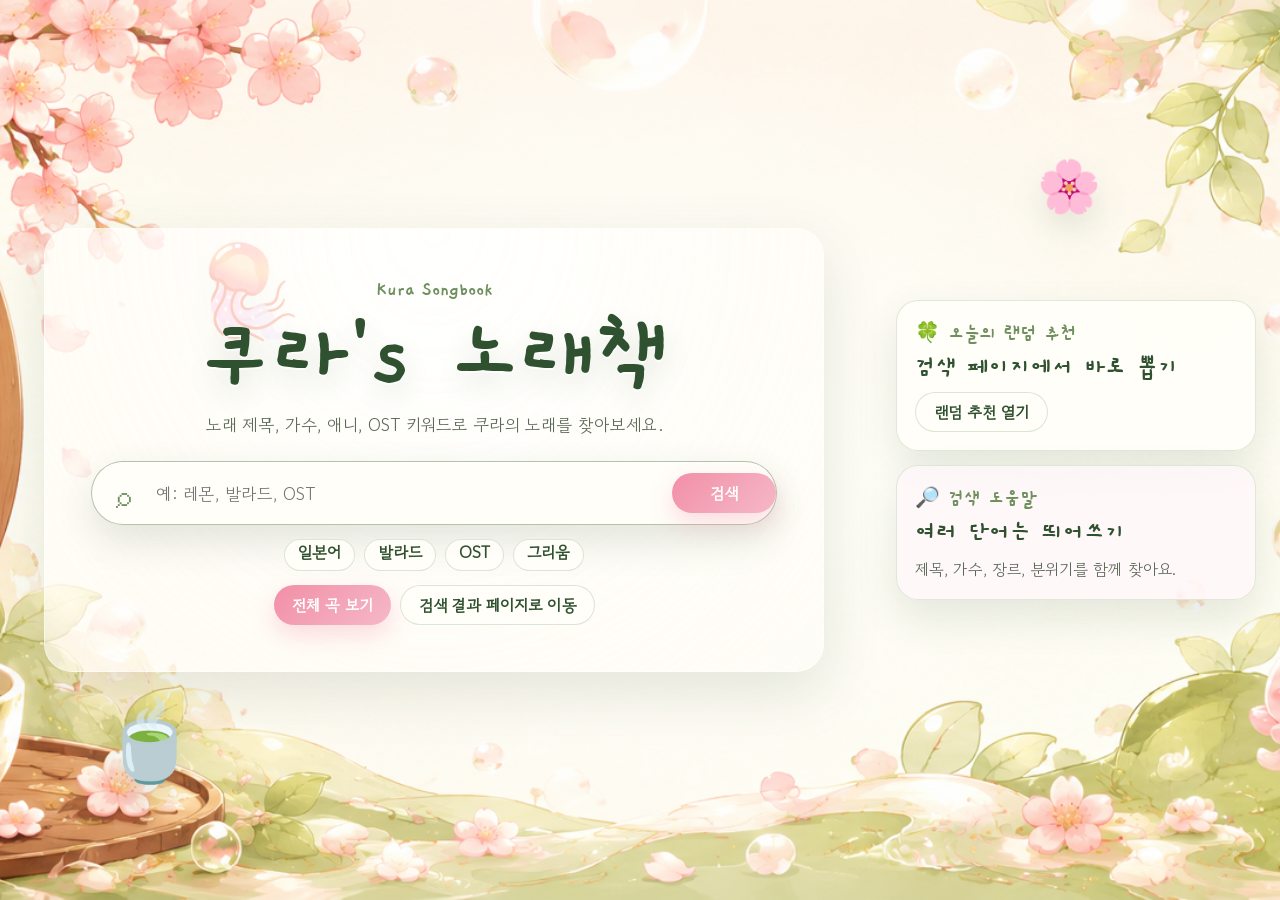
==== commit 8adb4824: "dev: main portal" ====
--- a/index.html
+++ b/index.html
@@ -4,133 +4,63 @@
     <meta charset="utf-8">
     <meta name="viewport" content="width=device-width, initial-scale=1">
     <title>쿠라's 노래책</title>
-    <link rel="stylesheet" href="src/style.css">
+    <link rel="preconnect" href="https://fonts.googleapis.com">
+    <link rel="preconnect" href="https://fonts.gstatic.com" crossorigin>
+    <link href="https://fonts.googleapis.com/css2?family=Gaegu:wght@400;700&amp;family=Gowun+Dodum&amp;family=Noto+Sans+JP:wght@400;500;700&amp;family=Noto+Sans+KR:wght@400;500;700&amp;display=swap" rel="stylesheet">
+    <link rel="stylesheet" href="./src/style.css?v=beta-1">
   </head>
-  <body>
-    <div class="page-frame">
-      <div class="desktop-layout">
-        <header class="hero">
-          <div class="mood-scene mood-scene-left" aria-hidden="true">
-            <span class="mood-window"></span>
-            <span class="mood-cup">🍵</span>
-            <span class="mood-jelly">🪼</span>
-          </div>
-          <div class="mood-scene mood-scene-right" aria-hidden="true">
-            <span class="mood-tag">くらの<br>うた帳</span>
-            <span class="mood-leaf">🍃</span>
-          </div>
-          <div class="petal petal-a" aria-hidden="true"></div>
-          <div class="petal petal-b" aria-hidden="true"></div>
-
-          <div class="hero-panel">
-            <p class="eyebrow">Kura Songbook</p>
-            <h1>쿠라's 노래책</h1>
-            <p class="intro">노래로 이어지는, 쿠라와 쿠라메이트의 방송용 검색 포털</p>
-
-            <section class="search-portal" aria-labelledby="search-title">
-              <h2 id="search-title">노래 검색</h2>
-              <label class="search-label" for="search-input">검색어</label>
-              <div class="search-box">
-                <span class="search-icon" aria-hidden="true">⌕</span>
-                <input
-                  id="search-input"
-                  class="search-input"
-                  type="search"
-                  placeholder="제목, 가수, 애니, OST, 틱톡 키워드로 검색"
-                  autocomplete="off"
-                >
-                <button class="search-button" type="button" aria-label="검색">검색</button>
-              </div>
-              <div class="chip-row filter-row" aria-label="기본 필터">
-                <details class="filter-menu" data-filter="language">
-                  <summary class="chip">🌐 언어</summary>
-                  <div id="language-filter-options" class="filter-options"></div>
-                </details>
-                <details class="filter-menu" data-filter="genre">
-                  <summary class="chip">🎼 장르</summary>
-                  <div id="genre-filter-options" class="filter-options"></div>
-                </details>
-                <details class="filter-menu" data-filter="mood">
-                  <summary class="chip">💚 분위기</summary>
-                  <div id="mood-filter-options" class="filter-options"></div>
-                </details>
-                <button id="pick-first-toggle" class="chip chip-pink chip-button" type="button" aria-pressed="false">
-                  ⭐ Pick 먼저
-                </button>
-              </div>
-            </section>
-          </div>
-
-          <section class="side-card side-card-feature random-panel hero-random-card">
-            <p class="side-label">🍀 Today's Random Recommendation</p>
-            <div class="placeholder-art" aria-hidden="true">
-              <span>♪</span>
-            </div>
-            <h2>오늘의 랜덤 추천</h2>
-            <div class="random-actions">
-              <button id="random-all-button" class="random-button" type="button">전체 곡 랜덤</button>
-              <button id="random-visible-button" class="random-button random-button-soft" type="button">
-                현재 결과 랜덤
-              </button>
-            </div>
-            <div id="random-result" class="random-result" aria-live="polite">
-              <p>전체 곡 또는 현재 검색 결과에서 한 곡을 골라보세요.</p>
-            </div>
-          </section>
-        </header>
-
-        <section class="results-column" aria-labelledby="results-title">
-          <div class="section-heading">
-            <div class="result-title-block">
-              <p class="section-kicker">Search Results</p>
-              <div class="result-title-row">
-                <h2 id="results-title">검색 결과</h2>
-                <p id="result-summary" class="result-summary" aria-live="polite">곡을 불러오는 중...</p>
-              </div>
-            </div>
-            <label class="sort-control" for="sort-select">
-              <span>Sort by</span>
-              <select id="sort-select">
-                <option value="default">기본순</option>
-                <option value="title">제목순</option>
-                <option value="artist">가수순</option>
-                <option value="singCount">부른 횟수순</option>
-              </select>
-            </label>
-          </div>
-          <section id="song-list" class="song-list" aria-label="검색 결과"></section>
-        </section>
-
-        <aside class="sidebar" aria-label="추천과 도움말">
-          <section class="side-card help-panel">
-            <p class="side-label">🔎 Search Help</p>
-            <h2>검색 도움말</h2>
-            <ul class="help-list">
-              <li>여러 단어는 띄어쓰기로 검색</li>
-              <li>제목, 가수, 장르, 주제, 태그를 함께 탐색</li>
-              <li>예: 일본어 발라드 / 사랑 그리움</li>
-            </ul>
-          </section>
-
-          <section class="side-card side-card-pink pick-panel">
-            <p class="side-label">🍵 Kura Pick Collection</p>
-            <h2>쿠라 Pick 모음</h2>
-            <p>Pick 표시가 있는 곡을 모아보는 컬렉션 영역으로 확장할 수 있습니다.</p>
-          </section>
-        </aside>
+  <body class="portal-page">
+    <main class="portal-hero">
+      <div class="portal-scene" aria-hidden="true">
+        <span class="portal-scene-cup">🍵</span>
+        <span class="portal-scene-jelly">🪼</span>
+        <span class="portal-scene-petal">🌸</span>
       </div>
 
-      <footer class="site-footer">
-        <p>🪼 Kura's Songbook</p>
-        <p>A fan-made song search site for Kura and Kuramates 🍃</p>
-        <nav aria-label="Footer links">
-          <span>About</span>
-          <span>Request a Song</span>
-          <span>Suggest / Report</span>
-        </nav>
-      </footer>
-    </div>
+      <section class="portal-panel" aria-labelledby="portal-title">
+        <p class="portal-eyebrow">Kura Songbook</p>
+        <h1 id="portal-title">쿠라's 노래책</h1>
+        <p class="portal-copy">노래 제목, 가수, 애니, OST 키워드로 쿠라의 노래를 찾아보세요.</p>
 
-    <script src="src/app.js" defer></script>
+        <form class="portal-search" id="portal-search-form">
+          <label class="search-label" for="portal-search-input">검색어</label>
+          <span class="search-icon" aria-hidden="true">⌕</span>
+          <input
+            id="portal-search-input"
+            type="search"
+            placeholder="예: 레몬, 발라드, OST"
+            autocomplete="off"
+          >
+          <button type="submit">검색</button>
+        </form>
+
+        <div class="portal-chip-row" aria-label="빠른 탐색">
+          <a href="./search.html?q=일본어">일본어</a>
+          <a href="./search.html?q=발라드">발라드</a>
+          <a href="./search.html?q=OST">OST</a>
+          <a href="./search.html?q=그리움">그리움</a>
+        </div>
+
+        <div class="portal-actions">
+          <button id="show-results-button" type="button">전체 곡 보기</button>
+          <a href="./search.html">검색 결과 페이지로 이동</a>
+        </div>
+      </section>
+
+      <aside class="portal-preview" aria-label="포털 안내">
+        <article class="portal-preview-card">
+          <p>🍀 오늘의 랜덤 추천</p>
+          <h2>검색 페이지에서 바로 뽑기</h2>
+          <a href="./search.html?random=1">랜덤 추천 열기</a>
+        </article>
+        <article class="portal-preview-card portal-preview-soft">
+          <p>🔎 검색 도움말</p>
+          <h2>여러 단어는 띄어쓰기</h2>
+          <span>제목, 가수, 장르, 분위기를 함께 찾아요.</span>
+        </article>
+      </aside>
+    </main>
+
+    <script src="./src/portal.js?v=beta-1" defer></script>
   </body>
 </html>
--- a/src/style.css
+++ b/src/style.css
@@ -31,7 +31,7 @@
     radial-gradient(circle at 91% 15%, rgba(139, 168, 114, 0.24), transparent 24%),
     linear-gradient(180deg, #fffdf8 0%, var(--ivory) 42%, var(--ivory-warm) 100%);
   color: var(--matcha-dark);
-  font-family: system-ui, -apple-system, BlinkMacSystemFont, "Segoe UI", sans-serif;
+  font-family: "Gowun Dodum", "Noto Sans KR", "Noto Sans JP", system-ui, sans-serif;
   line-height: 1.5;
 }
 
@@ -62,74 +62,323 @@
   background: radial-gradient(circle, rgba(235, 207, 218, 0.5), transparent 66%);
 }
 
+.portal-page {
+  min-height: 100vh;
+  background:
+    radial-gradient(circle at 12% 18%, rgba(235, 207, 218, 0.46), transparent 20%),
+    radial-gradient(circle at 85% 20%, rgba(139, 168, 114, 0.28), transparent 24%),
+    #fffdf8;
+}
+
+.portal-hero {
+  position: relative;
+  display: grid;
+  min-height: 100vh;
+  grid-template-columns: minmax(0, 1fr) minmax(280px, 360px);
+  gap: clamp(22px, 4vw, 54px);
+  align-items: center;
+  overflow: hidden;
+  padding: clamp(28px, 5vw, 72px) max(24px, calc((100vw - 1420px) / 2 + 24px));
+  background:
+    radial-gradient(ellipse at 48% 48%, rgba(255, 253, 248, 0.7), rgba(255, 253, 248, 0.28) 34%, transparent 58%),
+    linear-gradient(90deg, rgba(255, 253, 248, 0.04), rgba(255, 253, 248, 0.3) 48%, rgba(255, 253, 248, 0.06)),
+    url("../assets/hero_bg_desktop.png") center / cover no-repeat;
+}
+
+.portal-panel {
+  position: relative;
+  z-index: 1;
+  width: min(780px, 100%);
+  justify-self: center;
+  border: 1px solid rgba(255, 255, 255, 0.42);
+  border-radius: 28px;
+  padding: clamp(24px, 4vw, 46px);
+  background:
+    radial-gradient(ellipse at top, rgba(255, 255, 255, 0.8), rgba(255, 253, 248, 0.5) 68%, rgba(255, 253, 248, 0.28)),
+    rgba(255, 253, 248, 0.42);
+  box-shadow: 0 20px 58px rgba(47, 81, 48, 0.13);
+  text-align: center;
+}
+
+.portal-eyebrow,
+.portal-preview-card p {
+  margin: 0 0 5px;
+  color: var(--matcha);
+  font-family: "Gaegu", "Gowun Dodum", "Noto Sans KR", sans-serif;
+  font-size: 1.25rem;
+  font-weight: 700;
+}
+
+.portal-panel h1 {
+  font-size: clamp(3.25rem, 7vw, 6.4rem);
+}
+
+.portal-copy {
+  max-width: 620px;
+  margin: 8px auto 0;
+  color: var(--muted);
+  font-size: 1.08rem;
+}
+
+.portal-search {
+  display: grid;
+  grid-template-columns: 62px 1fr 104px;
+  align-items: center;
+  min-height: 64px;
+  margin-top: 24px;
+  border: 1px solid rgba(111, 143, 94, 0.52);
+  border-radius: 999px;
+  background: rgba(255, 254, 249, 0.97);
+  box-shadow:
+    0 16px 38px rgba(47, 81, 48, 0.14),
+    inset 0 1px 0 rgba(255, 255, 255, 0.9);
+}
+
+.portal-search input {
+  min-width: 0;
+  min-height: 60px;
+  border: 0;
+  background: transparent;
+  color: var(--matcha-dark);
+  font: inherit;
+  font-size: 1.08rem;
+  outline: none;
+}
+
+.portal-search button,
+.portal-actions button,
+.portal-actions a,
+.portal-preview-card a {
+  display: inline-flex;
+  min-height: 40px;
+  align-items: center;
+  justify-content: center;
+  border-radius: 999px;
+  padding: 0 18px;
+  font: inherit;
+  font-weight: 700;
+  text-decoration: none;
+}
+
+.portal-search button,
+.portal-actions button {
+  border: 0;
+  background: linear-gradient(135deg, var(--sakura-strong), #f5b8c8);
+  color: #fff;
+  cursor: pointer;
+  box-shadow: 0 10px 24px rgba(242, 143, 167, 0.3);
+}
+
+.portal-chip-row,
+.portal-actions {
+  display: flex;
+  flex-wrap: wrap;
+  justify-content: center;
+  gap: 9px;
+  margin-top: 14px;
+}
+
+.portal-chip-row a,
+.portal-actions a,
+.portal-preview-card a {
+  border: 1px solid rgba(216, 226, 207, 0.86);
+  background: rgba(255, 254, 249, 0.88);
+  color: var(--matcha-dark);
+  font-weight: 700;
+  text-decoration: none;
+}
+
+.portal-chip-row a {
+  min-height: 32px;
+  border-radius: 999px;
+  padding: 0 13px;
+}
+
+.portal-preview {
+  position: relative;
+  z-index: 1;
+  display: grid;
+  gap: 14px;
+}
+
+.portal-preview-card {
+  border: 1px solid rgba(216, 226, 207, 0.78);
+  border-radius: 22px;
+  padding: 18px;
+  background: rgba(255, 254, 249, 0.88);
+  box-shadow: 0 18px 42px rgba(47, 81, 48, 0.12);
+}
+
+.portal-preview-card h2 {
+  margin: 0 0 10px;
+  font-family: "Gaegu", "Gowun Dodum", "Noto Sans KR", sans-serif;
+  font-size: 1.58rem;
+  line-height: 1.1;
+}
+
+.portal-preview-card span {
+  color: var(--muted);
+}
+
+.portal-preview-soft {
+  background: rgba(255, 247, 250, 0.82);
+}
+
+.portal-scene {
+  position: absolute;
+  inset: 0;
+  pointer-events: none;
+}
+
+.portal-scene span {
+  position: absolute;
+  filter: drop-shadow(0 16px 16px rgba(47, 81, 48, 0.12));
+}
+
+.portal-scene-cup {
+  left: 8%;
+  bottom: 12%;
+  font-size: clamp(3rem, 6vw, 6rem);
+}
+
+.portal-scene-jelly {
+  left: 15%;
+  top: 24%;
+  font-size: clamp(3.5rem, 7vw, 7rem);
+}
+
+.portal-scene-petal {
+  right: 14%;
+  top: 16%;
+  font-size: clamp(2rem, 4vw, 4rem);
+}
+
 .page-frame {
   width: min(1600px, calc(100% - 24px));
   margin: 0 auto;
 }
 
-.desktop-layout {
-  display: grid;
-  grid-template-columns: minmax(0, 1fr) 376px;
-  grid-template-areas:
-    "hero hero"
-    "results sidebar";
-  gap: 12px 28px;
+.desktop-shell {
+  display: grid;
+  grid-template-columns: minmax(0, 1fr) clamp(340px, 24vw, 388px);
+  gap: 24px;
   align-items: start;
-  padding-top: 0;
+  padding-top: 16px;
+  transition: padding-top 180ms ease;
+}
+
+.portal-mode .desktop-shell {
+  padding-top: 26px;
+}
+
+.has-active-search .desktop-shell,
+.results-mode .desktop-shell {
+  padding-top: 14px;
+}
+
+.main-column {
+  display: grid;
+  min-width: 0;
+  gap: 12px;
 }
 
 .hero {
   position: relative;
-  grid-area: hero;
-  display: grid;
-  grid-template-columns: minmax(220px, 1fr) minmax(540px, 780px) 376px;
-  gap: clamp(18px, 2vw, 32px);
-  min-height: 330px;
-  align-items: center;
-  padding: 26px clamp(34px, 4.3vw, 70px) 24px;
-  overflow: hidden;
-  border: 1px solid rgba(216, 226, 207, 0.74);
-  border-radius: 0 0 34px 34px;
+  z-index: 10;
+  width: 100%;
+  min-height: clamp(260px, 24vw, 296px);
+  overflow: visible;
   background:
-    radial-gradient(ellipse at center, rgba(255, 253, 248, 0.5) 0%, rgba(255, 253, 248, 0.22) 28%, rgba(255, 253, 248, 0.02) 56%),
-    linear-gradient(90deg, rgba(255, 253, 248, 0) 0%, rgba(255, 253, 248, 0.18) 42%, rgba(255, 253, 248, 0.02) 100%),
-    url("../assets/assets/hero_bg_desktop.png") center 46% / cover no-repeat;
-  box-shadow: 0 16px 58px rgba(111, 143, 94, 0.13);
+    radial-gradient(ellipse at 50% 52%, rgba(255, 253, 248, 0.64) 0%, rgba(255, 253, 248, 0.28) 30%, rgba(255, 253, 248, 0) 58%),
+    linear-gradient(90deg, rgba(255, 253, 248, 0.04) 0%, rgba(255, 253, 248, 0.22) 45%, rgba(255, 253, 248, 0.03) 100%),
+    url("../assets/hero_bg_desktop.png") center 47% / cover no-repeat;
+  box-shadow: 0 10px 28px rgba(111, 143, 94, 0.1);
   text-align: center;
+}
+
+.portal-mode .hero {
+  min-height: clamp(420px, 58vh, 620px);
+}
+
+.results-mode .hero {
+  min-height: clamp(228px, 22vw, 278px);
 }
 
 .hero::after {
   position: absolute;
-  right: 24px;
+  right: 0;
   bottom: 0;
-  left: 24px;
-  height: 10px;
-  border-radius: 999px 999px 0 0;
+  left: 0;
+  height: 7px;
   background: repeating-linear-gradient(
     90deg,
-    rgba(139, 168, 114, 0.5) 0 16px,
-    rgba(235, 207, 218, 0.35) 16px 23px
+    rgba(139, 168, 114, 0.46) 0 18px,
+    rgba(235, 207, 218, 0.34) 18px 26px
   );
   content: "";
 }
 
-.hero > * {
+.hero-inner {
   position: relative;
   z-index: 1;
+  display: grid;
+  width: min(1600px, calc(100% - 24px));
+  min-height: clamp(260px, 24vw, 296px);
+  margin: 0 auto;
+  align-items: center;
+  justify-items: center;
+  padding: 16px clamp(24px, 3.2vw, 48px) 18px;
+  overflow: visible;
+}
+
+.portal-mode .hero-inner {
+  min-height: clamp(420px, 58vh, 620px);
+  align-items: center;
+}
+
+.results-mode .hero-inner {
+  min-height: clamp(228px, 22vw, 278px);
+}
+
+.hero:has(.filter-menu[open]) {
+  z-index: 120;
+}
+
+.hero > *,
+.hero-inner > * {
+  position: relative;
+  z-index: 1;
 }
 
 .hero-panel {
-  grid-column: 2;
-  width: 100%;
-  border: 1px solid rgba(255, 255, 255, 0.58);
-  border-radius: 30px;
-  padding: 20px 30px 21px;
+  position: relative;
+  z-index: 2;
+  width: min(680px, 100%);
+  border: 1px solid rgba(255, 255, 255, 0.34);
+  border-radius: 20px;
+  padding: 12px 22px 14px;
   background:
-    radial-gradient(ellipse at top, rgba(255, 255, 255, 0.88), rgba(255, 253, 248, 0.68) 62%, rgba(255, 253, 248, 0.5)),
-    linear-gradient(180deg, rgba(255, 253, 248, 0.62), rgba(244, 248, 239, 0.42));
+    radial-gradient(ellipse at top, rgba(255, 255, 255, 0.72), rgba(255, 253, 248, 0.48) 62%, rgba(255, 253, 248, 0.28)),
+    linear-gradient(180deg, rgba(255, 253, 248, 0.44), rgba(244, 248, 239, 0.24));
   box-shadow:
-    0 16px 42px rgba(47, 81, 48, 0.12),
-    inset 0 1px 0 rgba(255, 255, 255, 0.72);
+    0 8px 22px rgba(47, 81, 48, 0.08),
+    inset 0 1px 0 rgba(255, 255, 255, 0.48);
+}
+
+.portal-mode .hero-panel {
+  width: min(760px, 100%);
+  padding: 18px 28px 20px;
+}
+
+.results-mode .hero-panel {
+  width: min(660px, 100%);
+  padding: 11px 20px 13px;
+}
+
+.hero-panel,
+.search-portal,
+.chip-row {
+  overflow: visible;
 }
 
 .mood-scene {
@@ -199,6 +448,7 @@
   color: var(--matcha-dark);
   font-size: 0.9rem;
   font-weight: 750;
+  font-family: "Gaegu", "Gowun Dodum", "Noto Sans KR", sans-serif;
   box-shadow: 0 12px 26px rgba(47, 81, 48, 0.1);
 }
 
@@ -207,16 +457,19 @@
 }
 
 .eyebrow {
-  margin: 0 0 4px;
+  margin: 0 0 3px;
   color: var(--matcha);
-  font-size: 0.9rem;
-  font-weight: 800;
+  font-family: "Gaegu", "Gowun Dodum", "Noto Sans KR", sans-serif;
+  font-size: 0.98rem;
+  font-weight: 700;
   letter-spacing: 0;
 }
 
 h1 {
   margin: 0;
-  font-size: clamp(2.72rem, 4.1vw, 4.2rem);
+  font-family: "Gaegu", "Gowun Dodum", "Noto Sans KR", sans-serif;
+  font-size: clamp(2.08rem, 3vw, 3.05rem);
+  font-weight: 700;
   line-height: 1.05;
   letter-spacing: 0;
   text-align: center;
@@ -226,10 +479,18 @@
 }
 
 .intro {
-  max-width: 640px;
-  margin: 8px auto 0;
+  max-width: 620px;
+  margin: 6px auto 0;
   color: var(--muted);
-  font-size: 1.02rem;
+  font-size: 0.94rem;
+}
+
+.portal-mode .intro {
+  font-size: 1rem;
+}
+
+.results-mode .intro {
+  font-size: 0.88rem;
 }
 
 .petal {
@@ -256,7 +517,15 @@
 
 .search-portal {
   width: 100%;
-  margin: 16px auto 0;
+  margin: 12px auto 0;
+}
+
+.portal-mode .search-portal {
+  margin-top: 18px;
+}
+
+.results-mode .search-portal {
+  margin-top: 10px;
 }
 
 .search-portal h2,
@@ -271,42 +540,61 @@
 
 .search-box {
   display: grid;
-  grid-template-columns: 58px 1fr 96px;
+  grid-template-columns: 52px 1fr 88px;
   align-items: center;
-  min-height: 60px;
-  border: 1px solid rgba(111, 143, 94, 0.46);
-  border-radius: 999px;
-  background: rgba(255, 254, 249, 0.94);
+  min-height: 52px;
+  border: 1px solid rgba(111, 143, 94, 0.5);
+  border-radius: 999px;
+  background: rgba(255, 254, 249, 0.96);
   box-shadow:
-    0 14px 36px rgba(47, 81, 48, 0.14),
+    0 10px 26px rgba(47, 81, 48, 0.12),
     inset 0 1px 0 rgba(255, 255, 255, 0.9);
+}
+
+.portal-mode .search-box {
+  min-height: 58px;
+  grid-template-columns: 60px 1fr 96px;
+}
+
+.results-mode .search-box {
+  min-height: 50px;
 }
 
 .search-box:focus-within {
   border-color: var(--matcha);
-  box-shadow: 0 18px 44px rgba(47, 81, 48, 0.15), 0 0 0 5px rgba(235, 207, 218, 0.28);
+  box-shadow: 0 12px 30px rgba(47, 81, 48, 0.14), 0 0 0 4px rgba(235, 207, 218, 0.26);
 }
 
 .search-icon {
   color: var(--matcha);
-  font-size: 2.1rem;
+  font-size: 1.85rem;
   line-height: 1;
 }
 
 .search-input {
   width: 100%;
-  min-height: 58px;
+  min-height: 50px;
   border: 0;
   background: transparent;
   color: var(--matcha-dark);
   font: inherit;
+  font-size: 0.98rem;
+  outline: none;
+}
+
+.portal-mode .search-input {
+  min-height: 56px;
   font-size: 1.04rem;
-  outline: none;
+}
+
+.results-mode .search-input {
+  min-height: 48px;
+  font-size: 0.96rem;
 }
 
 .search-button {
-  min-height: 44px;
-  margin-right: 10px;
+  min-height: 36px;
+  margin-right: 8px;
   border: 0;
   border-radius: 999px;
   background: linear-gradient(135deg, var(--sakura-strong), #f5b8c8);
@@ -314,29 +602,54 @@
   cursor: default;
   font: inherit;
   font-weight: 800;
-  box-shadow: 0 10px 26px rgba(242, 143, 167, 0.32);
+  box-shadow: 0 8px 18px rgba(242, 143, 167, 0.28);
+}
+
+.portal-action-button {
+  min-height: 34px;
+  margin-top: 12px;
+  border: 1px solid rgba(111, 143, 94, 0.56);
+  border-radius: 999px;
+  padding: 0 18px;
+  background: rgba(255, 254, 249, 0.9);
+  color: var(--matcha-dark);
+  cursor: pointer;
+  font: inherit;
+  font-family: "Gaegu", "Gowun Dodum", "Noto Sans KR", sans-serif;
+  font-size: 1.05rem;
+  font-weight: 700;
+  box-shadow: 0 8px 20px rgba(47, 81, 48, 0.1);
+}
+
+.portal-action-button:hover {
+  border-color: var(--matcha);
+  background: #fffef9;
+}
+
+.results-mode .portal-action-button {
+  display: none;
 }
 
 .chip-row {
   display: flex;
   flex-wrap: wrap;
   justify-content: center;
-  gap: 10px;
-  margin-top: 12px;
+  gap: 8px;
+  margin-top: 10px;
 }
 
 .chip,
 .song-chip {
   display: inline-flex;
   align-items: center;
-  min-height: 32px;
-  border: 1px solid rgba(216, 226, 207, 0.9);
-  border-radius: 999px;
-  padding: 0 14px;
-  background: #fffef9;
+  min-height: 30px;
+  border: 1px solid rgba(216, 226, 207, 0.78);
+  border-radius: 999px;
+  padding: 0 12px;
+  background: rgba(255, 254, 249, 0.86);
   color: var(--muted);
-  font-size: 0.9rem;
-  font-weight: 700;
+  font-size: 0.84rem;
+  font-weight: 680;
 }
 
 .filter-row {
@@ -345,6 +658,11 @@
 
 .filter-menu {
   position: relative;
+  z-index: 140;
+}
+
+.filter-menu[open] {
+  z-index: 220;
 }
 
 .filter-menu summary {
@@ -385,20 +703,20 @@
 
 .filter-options {
   position: absolute;
-  z-index: 20;
-  top: calc(100% + 12px);
+  z-index: 240;
+  top: calc(100% + 10px);
   left: 50%;
   display: grid;
-  width: 260px;
-  max-height: 310px;
+  width: 300px;
+  max-height: 300px;
   overflow: auto;
   transform: translateX(-50%);
   gap: 4px;
   border: 1px solid rgba(216, 226, 207, 0.98);
-  border-radius: 20px;
+  border-radius: 18px;
   padding: 12px;
   background: #fffef9;
-  box-shadow: 0 18px 42px rgba(47, 81, 48, 0.2);
+  box-shadow: 0 16px 38px rgba(47, 81, 48, 0.18);
   text-align: left;
   scrollbar-color: rgba(139, 168, 114, 0.45) transparent;
   scrollbar-width: thin;
@@ -468,38 +786,125 @@
   box-shadow: 0 0 0 3px rgba(235, 207, 218, 0.34);
 }
 
+.sticky-search {
+  position: fixed;
+  z-index: 90;
+  top: 12px;
+  left: 50%;
+  display: grid;
+  grid-template-columns: minmax(260px, 1fr);
+  width: min(520px, calc(100vw - 28px));
+  align-items: center;
+  justify-content: stretch;
+  border: 1px solid rgba(111, 143, 94, 0.55);
+  border-radius: 999px;
+  padding: 5px;
+  background: rgba(255, 254, 249, 0.985);
+  box-shadow: 0 14px 34px rgba(47, 81, 48, 0.18);
+  opacity: 0;
+  pointer-events: none;
+  transform: translate(-50%, -10px);
+  transition: opacity 170ms ease, transform 170ms ease;
+}
+
+.sticky-search-visible .sticky-search {
+  opacity: 1;
+  pointer-events: auto;
+  transform: translate(-50%, 0);
+}
+
+.portal-mode.sticky-search-visible .sticky-search {
+  opacity: 0;
+  pointer-events: none;
+  transform: translate(-50%, -10px);
+}
+
+.sticky-search-brand {
+  position: absolute;
+  width: 1px;
+  height: 1px;
+  margin: -1px;
+  overflow: hidden;
+  clip: rect(0, 0, 0, 0);
+}
+
+.sticky-search-brand strong {
+  color: var(--sakura-strong);
+  font-size: 0.86rem;
+}
+
+.sticky-search-box {
+  display: grid;
+  grid-template-columns: 38px 1fr;
+  align-items: center;
+  min-height: 42px;
+  border: 0;
+  border-radius: 999px;
+  background: #ffffff;
+}
+
+.sticky-search-box .search-icon {
+  font-size: 1.55rem;
+}
+
+.sticky-search-input {
+  width: 100%;
+  min-height: 42px;
+  border: 0;
+  background: transparent;
+  color: var(--matcha-dark);
+  font: inherit;
+  outline: none;
+}
+
 .results-column {
   position: relative;
-  grid-area: results;
   min-width: 0;
-  padding: 10px 0 72px;
+  padding: 0 0 72px;
+  transition: opacity 180ms ease, transform 180ms ease;
+}
+
+.portal-mode .results-column {
+  opacity: 0.72;
+  transform: translateY(12px);
+}
+
+.results-mode .results-column {
+  opacity: 1;
+  transform: translateY(0);
 }
 
 .section-heading {
   display: flex;
   align-items: center;
   justify-content: space-between;
-  gap: 16px;
-  margin: 0 0 10px;
-  border: 1px solid rgba(216, 226, 207, 0.7);
-  border-radius: 18px;
-  padding: 12px 14px;
-  background: rgba(255, 254, 249, 0.78);
-  box-shadow: 0 10px 28px rgba(47, 81, 48, 0.07);
+  gap: 14px;
+  margin: 0 0 9px;
+  border: 1px solid rgba(216, 226, 207, 0.72);
+  border-radius: 16px;
+  padding: 10px 12px;
+  background: rgba(255, 254, 249, 0.84);
+  box-shadow: 0 8px 20px rgba(47, 81, 48, 0.06);
+}
+
+.portal-mode .section-heading {
+  background: rgba(255, 254, 249, 0.66);
 }
 
 .section-kicker,
-.side-label {
+.rail-label {
   margin: 0 0 4px;
   color: var(--matcha);
-  font-size: 0.82rem;
-  font-weight: 850;
+  font-family: "Gaegu", "Gowun Dodum", "Noto Sans KR", sans-serif;
+  font-size: 0.98rem;
+  font-weight: 700;
   letter-spacing: 0;
 }
 
 .section-heading h2 {
   margin: 0;
-  font-size: 1.45rem;
+  font-size: 1.28rem;
+  font-weight: 700;
 }
 
 .result-title-block {
@@ -515,8 +920,8 @@
 .result-summary {
   margin: 0;
   color: var(--sakura-strong);
-  font-size: 0.95rem;
-  font-weight: 800;
+  font-size: 0.9rem;
+  font-weight: 780;
 }
 
 .result-summary::before {
@@ -529,14 +934,14 @@
   display: inline-flex;
   flex: 0 0 auto;
   align-items: center;
-  gap: 8px;
+  gap: 7px;
   color: var(--muted);
-  font-size: 0.85rem;
-  font-weight: 800;
+  font-size: 0.82rem;
+  font-weight: 760;
 }
 
 .sort-control select {
-  min-height: 36px;
+  min-height: 34px;
   border: 1px solid rgba(216, 226, 207, 0.96);
   border-radius: 999px;
   padding: 0 36px 0 14px;
@@ -547,37 +952,43 @@
 
 .song-list {
   display: grid;
-  gap: 9px;
+  gap: 8px;
 }
 
 .song-card {
   position: relative;
   display: grid;
-  grid-template-columns: 198px minmax(0, 1fr);
-  gap: 13px;
-  min-height: 110px;
+  grid-template-columns: 176px minmax(0, 1fr);
+  gap: 12px;
+  min-height: 98px;
   overflow: hidden;
-  border: 1px solid rgba(216, 226, 207, 0.94);
-  border-radius: 16px;
+  border: 1px solid rgba(216, 226, 207, 0.88);
+  border-radius: 14px;
   background:
-    linear-gradient(90deg, rgba(244, 248, 239, 0.96), rgba(255, 255, 255, 0.99) 30%),
+    linear-gradient(90deg, rgba(244, 248, 239, 0.8), rgba(255, 255, 255, 0.98) 32%),
     var(--card);
-  box-shadow: 0 10px 26px rgba(47, 81, 48, 0.09);
-  transition: transform 150ms ease, box-shadow 150ms ease, border-color 150ms ease;
+  box-shadow: 0 7px 18px rgba(47, 81, 48, 0.07);
+  transition: transform 140ms ease, box-shadow 140ms ease, border-color 140ms ease;
 }
 
 .song-card:hover {
   border-color: rgba(139, 168, 114, 0.56);
-  box-shadow: 0 16px 34px rgba(47, 81, 48, 0.13);
+  box-shadow: 0 11px 26px rgba(47, 81, 48, 0.11);
   transform: translateY(-1px);
 }
 
 .song-card::before {
   position: absolute;
   inset: 0 auto 0 0;
-  width: 6px;
-  background: linear-gradient(180deg, var(--sakura-strong), var(--matcha-soft));
+  width: 4px;
+  background: linear-gradient(180deg, rgba(242, 143, 167, 0.86), rgba(139, 168, 114, 0.82));
   content: "";
+}
+
+.song-thumb-link {
+  display: block;
+  align-self: center;
+  text-decoration: none;
 }
 
 .song-thumb {
@@ -591,13 +1002,25 @@
   margin: 6px 0 6px 6px;
   overflow: hidden;
   border: 1px solid rgba(255, 255, 255, 0.74);
-  border-radius: 14px;
+  border-radius: 12px;
   background:
     radial-gradient(circle at 35% 35%, rgba(255, 255, 255, 0.85), transparent 20%),
     linear-gradient(135deg, rgba(235, 207, 218, 0.82), rgba(139, 168, 114, 0.42));
   color: rgba(47, 81, 48, 0.84);
-  font-size: 2.35rem;
-  box-shadow: 0 8px 18px rgba(47, 81, 48, 0.11);
+  font-size: 2rem;
+  box-shadow: 0 6px 14px rgba(47, 81, 48, 0.1);
+  cursor: default;
+  transition: filter 140ms ease, transform 140ms ease, box-shadow 140ms ease;
+}
+
+.song-thumb-link .song-thumb {
+  cursor: pointer;
+}
+
+.song-thumb-link:hover .song-thumb {
+  box-shadow: 0 10px 24px rgba(47, 81, 48, 0.16);
+  filter: brightness(1.03);
+  transform: translateY(-1px);
 }
 
 .song-thumb img {
@@ -624,8 +1047,8 @@
   position: absolute;
   z-index: 2;
   display: grid;
-  width: 44px;
-  height: 44px;
+  width: 38px;
+  height: 38px;
   place-items: center;
   border: 1px solid rgba(255, 255, 255, 0.88);
   border-radius: 999px;
@@ -660,10 +1083,10 @@
 
 .song-main {
   display: grid;
-  grid-template-columns: minmax(310px, 1.45fr) minmax(210px, 0.76fr) 146px;
-  gap: 13px;
+  grid-template-columns: minmax(280px, 1.5fr) minmax(190px, 0.72fr) 128px;
+  gap: 12px;
   align-items: center;
-  padding: 10px 13px 10px 0;
+  padding: 8px 12px 8px 0;
 }
 
 .song-title-block,
@@ -674,13 +1097,14 @@
 .song-card-header {
   display: flex;
   align-items: center;
-  gap: 10px;
+  gap: 8px;
   flex-wrap: wrap;
 }
 
 .song-card h3 {
   margin: 0;
-  font-size: 1.12rem;
+  font-size: 1.04rem;
+  font-weight: 820;
   line-height: 1.25;
   overflow-wrap: anywhere;
 }
@@ -690,12 +1114,13 @@
 .song-intro,
 .song-theme,
 .song-note {
-  margin: 5px 0 0;
+  margin: 4px 0 0;
 }
 
 .song-translation {
   color: var(--matcha);
-  font-weight: 800;
+  font-size: 0.92rem;
+  font-weight: 760;
 }
 
 .song-artist,
@@ -706,30 +1131,30 @@
 }
 
 .song-artist {
-  font-size: 0.9rem;
+  font-size: 0.86rem;
 }
 
 .song-intro {
   max-width: 46rem;
   display: -webkit-box;
   overflow: hidden;
-  font-size: 0.84rem;
-  line-height: 1.38;
+  font-size: 0.82rem;
+  line-height: 1.34;
   -webkit-box-orient: vertical;
   -webkit-line-clamp: 2;
 }
 
 .song-theme {
   color: var(--matcha-dark);
-  font-size: 0.88rem;
-  font-weight: 760;
+  font-size: 0.82rem;
+  font-weight: 740;
 }
 
 .song-note {
   display: -webkit-box;
   overflow: hidden;
-  font-size: 0.82rem;
-  line-height: 1.35;
+  font-size: 0.78rem;
+  line-height: 1.32;
   -webkit-box-orient: vertical;
   -webkit-line-clamp: 2;
 }
@@ -737,30 +1162,30 @@
 .song-chip-list {
   display: flex;
   flex-wrap: wrap;
-  gap: 6px;
-  margin-top: 7px;
+  gap: 5px;
+  margin-top: 6px;
 }
 
 .song-chip {
-  min-height: 26px;
-  padding: 0 9px;
-  background: #fff9ee;
-  color: #6d6f46;
-  font-size: 0.76rem;
+  min-height: 24px;
+  padding: 0 8px;
+  background: #fff9ef;
+  color: #6d7048;
+  font-size: 0.72rem;
 }
 
 .pick-badge {
   display: inline-flex;
   flex: 0 0 auto;
-  min-height: 28px;
+  min-height: 24px;
   align-items: center;
   border: 1px solid rgba(242, 143, 167, 0.55);
   border-radius: 999px;
-  padding: 0 10px;
+  padding: 0 9px;
   background: #fff7fa;
   color: #9b5e6a;
-  font-size: 0.78rem;
-  font-weight: 800;
+  font-size: 0.73rem;
+  font-weight: 780;
 }
 
 .song-actions {
@@ -768,19 +1193,21 @@
   min-width: 0;
   flex-direction: column;
   align-items: stretch;
-  gap: 5px;
+  gap: 4px;
+  border-left: 1px solid rgba(216, 226, 207, 0.62);
+  padding-left: 10px;
 }
 
 .button,
 .song-count {
   display: inline-flex;
-  min-height: 31px;
+  min-height: 29px;
   align-items: center;
   justify-content: center;
   border-radius: 999px;
-  padding: 0 11px;
-  font-size: 0.82rem;
-  font-weight: 800;
+  padding: 0 10px;
+  font-size: 0.78rem;
+  font-weight: 760;
   text-decoration: none;
   white-space: nowrap;
 }
@@ -808,56 +1235,82 @@
   color: var(--matcha-dark);
 }
 
-.sidebar {
-  display: grid;
-  grid-area: sidebar;
-  gap: 16px;
+.right-rail {
+  display: grid;
+  gap: 12px;
   min-width: 0;
   position: sticky;
-  top: 18px;
+  top: 14px;
   z-index: 3;
-}
-
-.hero-random-card {
-  grid-column: 3;
-  align-self: center;
-  justify-self: stretch;
-  border-color: rgba(255, 255, 255, 0.68);
+  align-self: start;
+  max-height: calc(100vh - 28px);
+  overflow: auto;
+  padding-bottom: 6px;
+  scrollbar-color: rgba(139, 168, 114, 0.45) transparent;
+  scrollbar-width: thin;
+  height: fit-content;
+}
+
+.right-rail::-webkit-scrollbar {
+  width: 8px;
+}
+
+.right-rail::-webkit-scrollbar-track {
+  background: transparent;
+}
+
+.right-rail::-webkit-scrollbar-thumb {
+  border: 2px solid rgba(255, 255, 255, 0.9);
+  border-radius: 999px;
+  background: rgba(139, 168, 114, 0.48);
+}
+
+.right-rail .random-panel {
+  border-color: rgba(139, 168, 114, 0.58);
   background:
-    radial-gradient(circle at 82% 20%, rgba(235, 207, 218, 0.46), transparent 30%),
-    linear-gradient(145deg, rgba(255, 254, 249, 0.88), rgba(244, 248, 239, 0.72));
+    radial-gradient(circle at 84% 18%, rgba(235, 207, 218, 0.48), transparent 31%),
+    linear-gradient(145deg, rgba(255, 254, 249, 0.98), rgba(244, 248, 239, 0.9));
   box-shadow:
-    0 16px 42px rgba(47, 81, 48, 0.14),
+    0 16px 38px rgba(47, 81, 48, 0.14),
     inset 0 1px 0 rgba(255, 255, 255, 0.75);
 }
 
-.side-card {
+.rail-card {
   position: relative;
   overflow: hidden;
-  padding: 18px;
-  border: 1px solid rgba(216, 226, 207, 0.95);
-  border-radius: 22px;
-  background: #fffef9;
-  box-shadow: var(--panel-shadow);
-}
-
-.side-card::after {
+  width: 100%;
+  padding: 16px;
+  border: 1px solid rgba(216, 226, 207, 0.86);
+  border-radius: 18px;
+  background: rgba(255, 254, 249, 0.94);
+  box-shadow: 0 10px 28px rgba(47, 81, 48, 0.08);
+}
+
+.help-panel,
+.pick-panel {
+  background: rgba(255, 254, 249, 0.86);
+  box-shadow: 0 8px 20px rgba(47, 81, 48, 0.06);
+}
+
+.rail-card::after {
   position: absolute;
-  right: -30px;
-  bottom: -36px;
-  width: 110px;
-  height: 110px;
+  right: -32px;
+  bottom: -38px;
+  width: 108px;
+  height: 108px;
   border-radius: 999px;
   background: radial-gradient(circle, rgba(235, 207, 218, 0.46), transparent 68%);
   content: "";
 }
 
-.side-card h2 {
-  margin: 0 0 8px;
-  font-size: 1.16rem;
-}
-
-.side-card p {
+.rail-card h2 {
+  margin: 0 0 7px;
+  font-family: "Gaegu", "Gowun Dodum", "Noto Sans KR", sans-serif;
+  font-size: 1.38rem;
+  font-weight: 700;
+}
+
+.rail-card p {
   margin: 0;
   color: var(--muted);
 }
@@ -865,20 +1318,20 @@
 .random-actions {
   display: grid;
   grid-template-columns: 1fr;
-  gap: 8px;
-  margin: 9px 0;
+  gap: 7px;
+  margin: 9px 0 8px;
 }
 
 .random-button {
-  min-height: 34px;
+  min-height: 32px;
   border: 1px solid var(--matcha);
   border-radius: 999px;
   background: var(--matcha);
   color: #fff;
   cursor: pointer;
   font: inherit;
-  font-size: 0.9rem;
-  font-weight: 800;
+  font-size: 0.84rem;
+  font-weight: 760;
 }
 
 .random-button-soft {
@@ -897,7 +1350,7 @@
   position: relative;
   z-index: 1;
   margin-top: 8px;
-  padding-top: 10px;
+  padding-top: 9px;
   border-top: 1px solid rgba(216, 226, 207, 0.85);
 }
 
@@ -907,7 +1360,80 @@
 
 .random-song h3 {
   margin: 0;
-  font-size: 1.12rem;
+  font-size: 1rem;
+  line-height: 1.28;
+  overflow-wrap: anywhere;
+}
+
+.random-song {
+  display: grid;
+  gap: 10px;
+}
+
+.random-thumb {
+  position: relative;
+  display: grid;
+  aspect-ratio: 16 / 9;
+  width: 100%;
+  place-items: center;
+  overflow: hidden;
+  border: 1px solid rgba(255, 255, 255, 0.78);
+  border-radius: 15px;
+  background:
+    radial-gradient(circle at 35% 35%, rgba(255, 255, 255, 0.82), transparent 22%),
+    linear-gradient(135deg, rgba(235, 207, 218, 0.76), rgba(139, 168, 114, 0.46));
+  color: rgba(47, 81, 48, 0.82);
+  font-size: 2rem;
+  box-shadow: 0 8px 20px rgba(47, 81, 48, 0.12);
+}
+
+.random-thumb img {
+  width: 100%;
+  height: 100%;
+  object-fit: cover;
+  filter: saturate(0.86) contrast(0.94) brightness(1.02);
+  transform: scale(1.012);
+}
+
+.random-thumb::after {
+  position: absolute;
+  inset: 0;
+  background:
+    linear-gradient(180deg, rgba(25, 40, 25, 0.06), rgba(25, 40, 25, 0.34)),
+    radial-gradient(circle at center, rgba(255, 255, 255, 0.16), transparent 44%);
+  content: "";
+}
+
+.random-thumb::before {
+  position: absolute;
+  z-index: 2;
+  display: grid;
+  width: 42px;
+  height: 42px;
+  place-items: center;
+  border: 1px solid rgba(255, 255, 255, 0.88);
+  border-radius: 999px;
+  background: rgba(47, 81, 48, 0.52);
+  color: #fffef9;
+  content: "▶";
+  font-size: 0.95rem;
+  text-indent: 3px;
+  box-shadow: 0 8px 20px rgba(47, 81, 48, 0.24);
+}
+
+.random-thumb span {
+  position: relative;
+  z-index: 3;
+  display: grid;
+  width: 48px;
+  height: 48px;
+  place-items: center;
+  border-radius: 999px;
+  background: rgba(255, 255, 255, 0.72);
+}
+
+.random-song-body {
+  min-width: 0;
 }
 
 .random-translation,
@@ -919,46 +1445,62 @@
 
 .random-translation {
   color: var(--matcha);
-  font-weight: 800;
+  font-weight: 760;
 }
 
 .random-intro {
-  font-size: 0.9rem;
+  display: -webkit-box;
+  overflow: hidden;
+  font-size: 0.84rem;
+  line-height: 1.34;
+  -webkit-box-orient: vertical;
+  -webkit-line-clamp: 3;
+}
+
+.random-chip-list {
+  display: flex;
+  flex-wrap: wrap;
+  gap: 5px;
+  margin-top: 7px;
+}
+
+.random-chip-list .song-chip {
+  min-height: 22px;
 }
 
 .random-link-row {
   display: grid;
   grid-template-columns: 1fr;
-  gap: 8px;
-  margin-top: 10px;
-}
-
-.side-card-pink {
+  gap: 7px;
+  margin-top: 9px;
+}
+
+.rail-card-pink {
   background:
-    radial-gradient(circle at 88% 16%, rgba(235, 207, 218, 0.6), transparent 28%),
-    #fffef9;
-}
-
-.side-card-feature {
-  border-color: rgba(139, 168, 114, 0.58);
+    radial-gradient(circle at 88% 16%, rgba(235, 207, 218, 0.42), transparent 28%),
+    rgba(255, 254, 249, 0.9);
+}
+
+.rail-card-feature {
+  border-color: rgba(139, 168, 114, 0.52);
   background:
-    radial-gradient(circle at 18% 18%, rgba(235, 207, 218, 0.35), transparent 25%),
-    linear-gradient(145deg, rgba(255, 254, 249, 0.96), rgba(244, 248, 239, 0.92));
-  box-shadow: 0 22px 52px rgba(47, 81, 48, 0.18);
+    radial-gradient(circle at 18% 18%, rgba(235, 207, 218, 0.28), transparent 25%),
+    linear-gradient(145deg, rgba(255, 254, 249, 0.98), rgba(244, 248, 239, 0.94));
+  box-shadow: 0 18px 42px rgba(47, 81, 48, 0.14);
 }
 
 .placeholder-art {
   display: grid;
-  height: 82px;
-  margin-bottom: 10px;
+  height: 76px;
+  margin-bottom: 9px;
   place-items: center;
   border: 1px solid rgba(216, 226, 207, 0.92);
-  border-radius: 20px;
+  border-radius: 16px;
   background:
     radial-gradient(circle at 74% 22%, rgba(255, 255, 255, 0.7), transparent 16%),
     linear-gradient(135deg, rgba(235, 207, 218, 0.74), rgba(139, 168, 114, 0.4));
   color: var(--matcha-dark);
-  font-size: 2.35rem;
+  font-size: 2rem;
 }
 
 .placeholder-art span {
@@ -972,10 +1514,12 @@
 
 .help-list {
   display: grid;
-  gap: 10px;
+  gap: 8px;
   margin: 0;
   padding-left: 18px;
   color: var(--muted);
+  font-size: 0.9rem;
+  line-height: 1.42;
 }
 
 .empty-message {
@@ -1021,36 +1565,118 @@
 }
 
 @media (max-width: 1120px) {
-  .desktop-layout {
+  .portal-hero {
     grid-template-columns: 1fr;
-    grid-template-areas:
-      "hero"
-      "sidebar"
-      "results";
+  }
+
+  .portal-preview {
+    width: min(720px, 100%);
+    justify-self: center;
+  }
+
+  .desktop-shell {
+    grid-template-columns: 1fr;
+    gap: 14px;
   }
 
   .hero {
-    grid-template-columns: 1fr;
-    padding: 36px 24px 28px;
-  }
-
-  .hero-panel,
-  .hero-random-card {
-    grid-column: 1;
-  }
-
-  .hero-random-card {
-    width: min(520px, 100%);
-    justify-self: center;
-  }
-
-  .sidebar {
-    display: contents;
+    min-height: 300px;
+  }
+
+  .hero-inner {
+    min-height: 300px;
+    padding: 22px 20px 20px;
+  }
+
+  .right-rail {
     position: static;
+    width: 100%;
+    max-height: none;
+    overflow: visible;
     margin-top: 0;
   }
 
-  .random-panel {
+.random-panel {
+  display: grid;
+  gap: 8px;
+}
+
+.random-panel .rail-label {
+  margin-bottom: -2px;
+  color: #6d8556;
+  font-size: 1.06rem;
+}
+
+.random-panel h2 {
+  margin-bottom: 0;
+  color: var(--matcha-dark);
+  font-size: 1.62rem;
+  line-height: 1;
+}
+
+.help-panel .rail-label,
+.pick-panel .rail-label {
+  color: rgba(111, 143, 94, 0.82);
+}
+
+.help-panel h2,
+.pick-panel h2 {
+  font-size: 1.22rem;
+}
+
+.random-actions {
+  margin: 4px 0 4px;
+}
+
+.random-result {
+  margin-top: 4px;
+}
+
+.random-song {
+  gap: 8px;
+}
+
+.random-thumb {
+  max-height: 150px;
+}
+
+.random-song h3 {
+  font-size: 1.08rem;
+}
+
+.random-translation,
+.random-artist,
+.random-intro {
+  margin-top: 3px;
+}
+
+.random-intro {
+  -webkit-line-clamp: 2;
+}
+
+.random-link-row {
+  grid-template-columns: 1fr 1fr;
+  gap: 6px;
+}
+
+.random-link-row .button {
+  min-height: 30px;
+}
+
+.results-column,
+.song-list {
+  position: relative;
+  z-index: 1;
+}
+
+.right-rail {
+  z-index: 2;
+}
+
+.hero:has(.filter-menu[open]) + .page-frame .results-column,
+.hero:has(.filter-menu[open]) + .page-frame .song-list {
+  z-index: 0;
+}
     order: 1;
   }
 
@@ -1074,6 +1700,8 @@
   .song-actions {
     flex-direction: row;
     flex-wrap: wrap;
+    border-left: 0;
+    padding-left: 0;
   }
 
   .button,
@@ -1083,19 +1711,43 @@
 }
 
 @media (max-width: 720px) {
+  .portal-hero {
+    min-height: 100vh;
+    padding: 22px 14px;
+  }
+
+  .portal-panel {
+    padding: 20px 14px;
+  }
+
+  .portal-search {
+    grid-template-columns: 48px 1fr;
+  }
+
+  .portal-search button {
+    display: none;
+  }
+
+  .portal-preview {
+    display: none;
+  }
+
   .page-frame {
     width: min(100% - 24px, 1440px);
   }
 
-  .desktop-layout {
+  .desktop-shell {
     gap: 14px;
     padding-top: 12px;
   }
 
   .hero {
     min-height: 0;
+  }
+
+  .hero-inner {
+    min-height: 0;
     padding: 26px 12px 18px;
-    border-radius: 22px;
   }
 
   .hero::after,
@@ -1137,6 +1789,23 @@
     margin-top: 18px;
   }
 
+  .sticky-search {
+    grid-template-columns: 1fr;
+    gap: 8px;
+    width: min(420px, calc(100vw - 24px));
+    border-radius: 999px;
+    padding: 6px;
+  }
+
+  .sticky-search-brand {
+    justify-content: space-between;
+  }
+
+  .sticky-search-box {
+    grid-template-columns: 40px 1fr;
+    min-height: 42px;
+  }
+
   .chip-row {
     gap: 8px;
     margin-top: 12px;
@@ -1157,7 +1826,7 @@
     left: 0;
     width: 100%;
     min-width: 0;
-    max-height: 48vh;
+    max-height: 42vh;
     transform: none;
     border-radius: 18px;
     padding: 12px;
@@ -1174,7 +1843,8 @@
   }
 
   .section-heading {
-    display: block;
+    display: grid;
+    gap: 10px;
   }
 
   .result-summary {
@@ -1187,7 +1857,10 @@
   }
 
   .song-thumb {
-    min-height: 54px;
+    aspect-ratio: 16 / 9;
+    width: 100%;
+    max-height: 180px;
+    min-height: 72px;
     margin: 0;
     font-size: 1.8rem;
   }
@@ -1225,6 +1898,8 @@
 
   .song-actions {
     gap: 7px;
+    border-left: 0;
+    padding-left: 0;
   }
 
   .button,
@@ -1233,22 +1908,22 @@
     font-size: 0.86rem;
   }
 
-  .side-card {
+  .rail-card {
     padding: 16px;
     border-radius: 18px;
   }
 
-  .side-card-feature {
+  .rail-card-feature {
     display: grid;
     grid-template-columns: 72px 1fr;
     column-gap: 12px;
     align-items: start;
   }
 
-  .side-card-feature .side-label,
-  .side-card-feature h2,
-  .side-card-feature .random-actions,
-  .side-card-feature .random-result {
+  .rail-card-feature .rail-label,
+  .rail-card-feature h2,
+  .rail-card-feature .random-actions,
+  .rail-card-feature .random-result {
     grid-column: 2;
   }
 
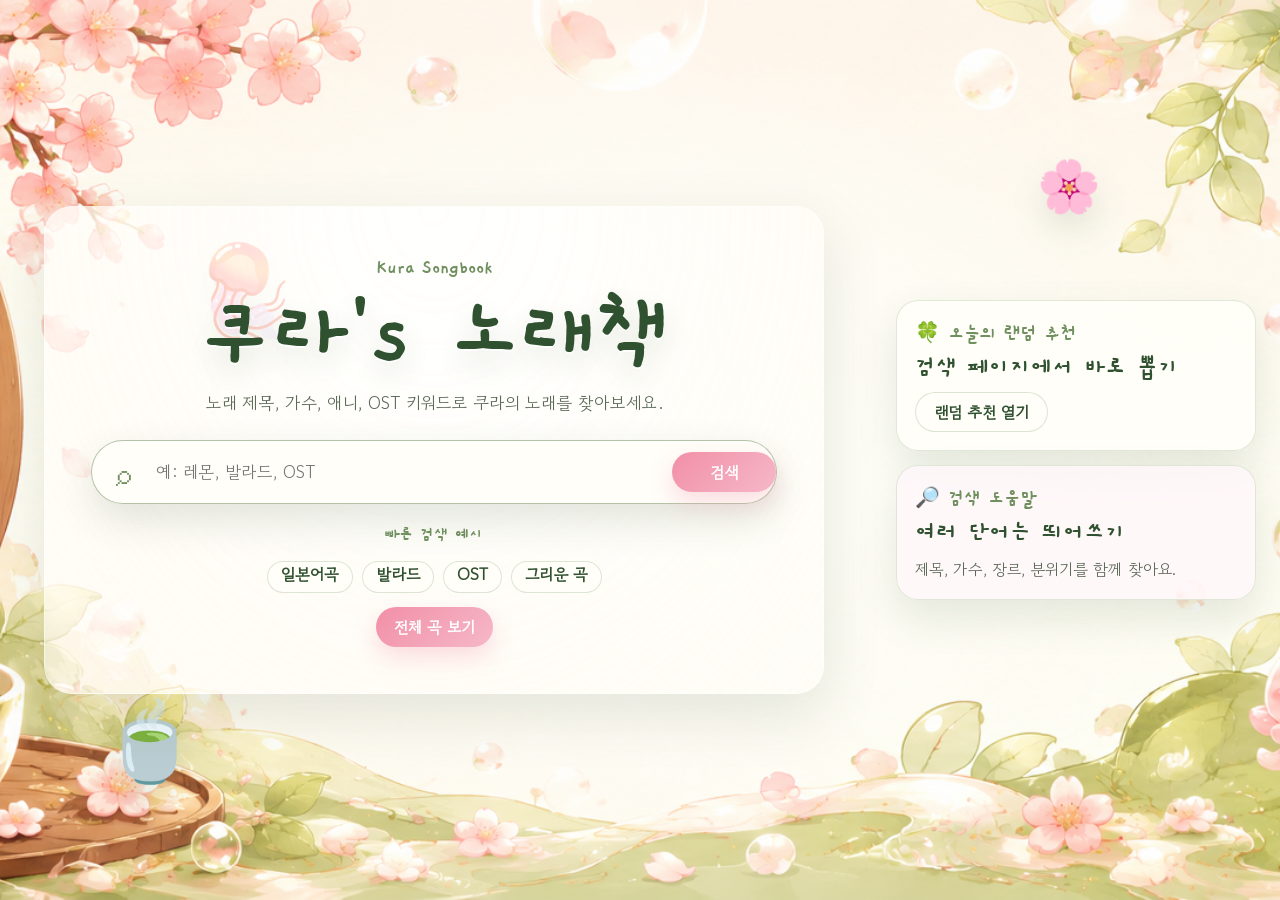
==== commit c06599a2: "feat: prepare Kura Songbook web beta chore: prepare v1 beta deployment TODO: S0027 星の子 / 별의 아이 row n" ====
--- a/index.html
+++ b/index.html
@@ -7,7 +7,7 @@
     <link rel="preconnect" href="https://fonts.googleapis.com">
     <link rel="preconnect" href="https://fonts.gstatic.com" crossorigin>
     <link href="https://fonts.googleapis.com/css2?family=Gaegu:wght@400;700&amp;family=Gowun+Dodum&amp;family=Noto+Sans+JP:wght@400;500;700&amp;family=Noto+Sans+KR:wght@400;500;700&amp;display=swap" rel="stylesheet">
-    <link rel="stylesheet" href="./src/style.css?v=beta-1">
+    <link rel="stylesheet" href="./src/style.css?v=beta-3">
   </head>
   <body class="portal-page">
     <main class="portal-hero">
@@ -34,16 +34,16 @@
           <button type="submit">검색</button>
         </form>
 
-        <div class="portal-chip-row" aria-label="빠른 탐색">
-          <a href="./search.html?q=일본어">일본어</a>
-          <a href="./search.html?q=발라드">발라드</a>
+        <p class="portal-chip-caption">빠른 검색 예시</p>
+        <div class="portal-chip-row" aria-label="빠른 검색 예시">
+          <a href="./search.html?q=%EC%9D%BC%EB%B3%B8%EC%96%B4">일본어곡</a>
+          <a href="./search.html?q=%EB%B0%9C%EB%9D%BC%EB%93%9C">발라드</a>
           <a href="./search.html?q=OST">OST</a>
-          <a href="./search.html?q=그리움">그리움</a>
+          <a href="./search.html?q=%EA%B7%B8%EB%A6%AC%EC%9B%80">그리운 곡</a>
         </div>
 
         <div class="portal-actions">
           <button id="show-results-button" type="button">전체 곡 보기</button>
-          <a href="./search.html">검색 결과 페이지로 이동</a>
         </div>
       </section>
 
@@ -61,6 +61,6 @@
       </aside>
     </main>
 
-    <script src="./src/portal.js?v=beta-1" defer></script>
+    <script src="./src/portal.js?v=beta-3" defer></script>
   </body>
 </html>
--- a/src/style.css
+++ b/src/style.css
@@ -178,6 +178,14 @@
   margin-top: 14px;
 }
 
+.portal-chip-caption {
+  margin: 18px 0 0;
+  color: var(--matcha);
+  font-family: "Gaegu", "Gowun Dodum", "Noto Sans KR", sans-serif;
+  font-size: 1.08rem;
+  font-weight: 700;
+}
+
 .portal-chip-row a,
 .portal-actions a,
 .portal-preview-card a {
@@ -958,7 +966,7 @@
 .song-card {
   position: relative;
   display: grid;
-  grid-template-columns: 176px minmax(0, 1fr);
+  grid-template-columns: 188px minmax(0, 1fr);
   gap: 12px;
   min-height: 98px;
   overflow: hidden;
@@ -1243,26 +1251,10 @@
   top: 14px;
   z-index: 3;
   align-self: start;
-  max-height: calc(100vh - 28px);
-  overflow: auto;
+  max-height: none;
+  overflow: visible;
   padding-bottom: 6px;
-  scrollbar-color: rgba(139, 168, 114, 0.45) transparent;
-  scrollbar-width: thin;
   height: fit-content;
-}
-
-.right-rail::-webkit-scrollbar {
-  width: 8px;
-}
-
-.right-rail::-webkit-scrollbar-track {
-  background: transparent;
-}
-
-.right-rail::-webkit-scrollbar-thumb {
-  border: 2px solid rgba(255, 255, 255, 0.9);
-  border-radius: 999px;
-  background: rgba(139, 168, 114, 0.48);
 }
 
 .right-rail .random-panel {
@@ -1387,6 +1379,23 @@
   box-shadow: 0 8px 20px rgba(47, 81, 48, 0.12);
 }
 
+.random-thumb-link {
+  display: block;
+  color: inherit;
+  text-decoration: none;
+}
+
+.random-thumb-link .random-thumb {
+  cursor: pointer;
+  transition: filter 140ms ease, transform 140ms ease, box-shadow 140ms ease;
+}
+
+.random-thumb-link:hover .random-thumb {
+  box-shadow: 0 12px 28px rgba(47, 81, 48, 0.18);
+  filter: brightness(1.03);
+  transform: translateY(-1px);
+}
+
 .random-thumb img {
   width: 100%;
   height: 100%;
@@ -1454,7 +1463,7 @@
   font-size: 0.84rem;
   line-height: 1.34;
   -webkit-box-orient: vertical;
-  -webkit-line-clamp: 3;
+  -webkit-line-clamp: 2;
 }
 
 .random-chip-list {
@@ -1564,6 +1573,34 @@
   font-size: 0.9rem;
 }
 
+.random-panel {
+  display: grid;
+  gap: 8px;
+}
+
+.random-panel .rail-label {
+  margin-bottom: -2px;
+  color: #6d8556;
+  font-size: 1.06rem;
+}
+
+.random-panel h2 {
+  margin-bottom: 0;
+  color: var(--matcha-dark);
+  font-size: 1.62rem;
+  line-height: 1;
+}
+
+.help-panel .rail-label,
+.pick-panel .rail-label {
+  color: rgba(111, 143, 94, 0.82);
+}
+
+.help-panel h2,
+.pick-panel h2 {
+  font-size: 1.22rem;
+}
+
 @media (max-width: 1120px) {
   .portal-hero {
     grid-template-columns: 1fr;
@@ -1596,88 +1633,53 @@
     margin-top: 0;
   }
 
-.random-panel {
-  display: grid;
-  gap: 8px;
-}
-
-.random-panel .rail-label {
-  margin-bottom: -2px;
-  color: #6d8556;
-  font-size: 1.06rem;
-}
-
-.random-panel h2 {
-  margin-bottom: 0;
-  color: var(--matcha-dark);
-  font-size: 1.62rem;
-  line-height: 1;
-}
-
-.help-panel .rail-label,
-.pick-panel .rail-label {
-  color: rgba(111, 143, 94, 0.82);
-}
-
-.help-panel h2,
-.pick-panel h2 {
-  font-size: 1.22rem;
-}
-
-.random-actions {
-  margin: 4px 0 4px;
-}
-
-.random-result {
-  margin-top: 4px;
-}
-
-.random-song {
-  gap: 8px;
-}
-
-.random-thumb {
-  max-height: 150px;
-}
-
-.random-song h3 {
-  font-size: 1.08rem;
-}
-
-.random-translation,
-.random-artist,
-.random-intro {
-  margin-top: 3px;
-}
-
-.random-intro {
-  -webkit-line-clamp: 2;
-}
-
-.random-link-row {
-  grid-template-columns: 1fr 1fr;
-  gap: 6px;
-}
-
-.random-link-row .button {
-  min-height: 30px;
-}
-
-.results-column,
-.song-list {
-  position: relative;
-  z-index: 1;
-}
-
-.right-rail {
-  z-index: 2;
-}
-
-.hero:has(.filter-menu[open]) + .page-frame .results-column,
-.hero:has(.filter-menu[open]) + .page-frame .song-list {
-  z-index: 0;
-}
-    order: 1;
+  .random-actions {
+    margin: 4px 0 4px;
+  }
+
+  .random-result {
+    margin-top: 4px;
+  }
+
+  .random-song {
+    gap: 8px;
+  }
+
+  .random-thumb {
+    max-height: 150px;
+  }
+
+  .random-song h3 {
+    font-size: 1.08rem;
+  }
+
+  .random-translation,
+  .random-artist,
+  .random-intro {
+    margin-top: 3px;
+  }
+
+  .random-intro {
+    -webkit-line-clamp: 2;
+  }
+
+  .random-link-row .button {
+    min-height: 30px;
+  }
+
+  .results-column,
+  .song-list {
+    position: relative;
+    z-index: 1;
+  }
+
+  .right-rail {
+    z-index: 2;
+  }
+
+  .hero:has(.filter-menu[open]) + .page-frame .results-column,
+  .hero:has(.filter-menu[open]) + .page-frame .song-list {
+    z-index: 0;
   }
 
   .results-column {
@@ -1747,7 +1749,7 @@
 
   .hero-inner {
     min-height: 0;
-    padding: 26px 12px 18px;
+    padding: 16px 12px 12px;
   }
 
   .hero::after,
@@ -1766,13 +1768,13 @@
   }
 
   .intro {
-    margin-top: 8px;
-    font-size: 0.9rem;
+    margin-top: 4px;
+    font-size: 0.82rem;
   }
 
   .search-box {
     grid-template-columns: 48px 1fr;
-    min-height: 56px;
+    min-height: 52px;
   }
 
   .search-button {
@@ -1780,21 +1782,17 @@
   }
 
   .search-input {
-    min-height: 54px;
+    min-height: 50px;
     padding-right: 18px;
     font-size: 0.98rem;
   }
 
   .search-portal {
-    margin-top: 18px;
+    margin-top: 10px;
   }
 
   .sticky-search {
-    grid-template-columns: 1fr;
-    gap: 8px;
-    width: min(420px, calc(100vw - 24px));
-    border-radius: 999px;
-    padding: 6px;
+    display: none;
   }
 
   .sticky-search-brand {
@@ -1839,44 +1837,73 @@
   }
 
   .results-column {
-    padding-bottom: 42px;
+    padding-bottom: 28px;
   }
 
   .section-heading {
     display: grid;
-    gap: 10px;
+    gap: 8px;
+    padding: 9px 10px;
+  }
+
+  .result-title-row {
+    flex-wrap: wrap;
+    gap: 4px 8px;
+  }
+
+  .result-title-row h2 {
+    font-size: 1.12rem;
   }
 
   .result-summary {
-    margin-top: 4px;
+    margin-top: 0;
+    font-size: 0.82rem;
+  }
+
+  .sort-control {
+    justify-content: space-between;
+    width: 100%;
+  }
+
+  .sort-control select {
+    min-height: 32px;
   }
 
   .song-card {
-    grid-template-columns: 1fr;
-    border-radius: 16px;
+    grid-template-columns: 108px minmax(0, 1fr);
+    gap: 9px;
+    min-height: 0;
+    border-radius: 14px;
   }
 
   .song-thumb {
     aspect-ratio: 16 / 9;
     width: 100%;
-    max-height: 180px;
-    min-height: 72px;
-    margin: 0;
-    font-size: 1.8rem;
+    max-height: none;
+    min-height: 0;
+    margin: 8px 0 8px 8px;
+    border-radius: 11px;
+    font-size: 1.3rem;
+  }
+
+  .song-thumb::before {
+    width: 30px;
+    height: 30px;
+    font-size: 0.78rem;
   }
 
   .song-thumb span {
-    width: 42px;
-    height: 42px;
+    width: 34px;
+    height: 34px;
   }
 
   .song-main {
-    gap: 10px;
-    padding: 0 12px 12px;
+    gap: 6px;
+    padding: 8px 9px 8px 0;
   }
 
   .song-card h3 {
-    font-size: 1.08rem;
+    font-size: 0.98rem;
   }
 
   .song-translation,
@@ -1888,24 +1915,25 @@
   }
 
   .song-intro {
-    font-size: 0.86rem;
+    font-size: 0.8rem;
+    line-height: 1.3;
   }
 
   .song-chip-list {
     gap: 5px;
-    margin-top: 8px;
+    margin-top: 6px;
   }
 
   .song-actions {
-    gap: 7px;
+    gap: 6px;
     border-left: 0;
     padding-left: 0;
   }
 
   .button,
   .song-count {
-    min-height: 34px;
-    font-size: 0.86rem;
+    min-height: 30px;
+    font-size: 0.78rem;
   }
 
   .rail-card {
@@ -1914,17 +1942,14 @@
   }
 
   .rail-card-feature {
-    display: grid;
-    grid-template-columns: 72px 1fr;
-    column-gap: 12px;
-    align-items: start;
+    display: block;
   }
 
   .rail-card-feature .rail-label,
   .rail-card-feature h2,
   .rail-card-feature .random-actions,
   .rail-card-feature .random-result {
-    grid-column: 2;
+    grid-column: auto;
   }
 
   .placeholder-art {
@@ -1961,20 +1986,24 @@
   }
 
   .random-link-row {
-    grid-template-columns: 1fr 1fr;
+    grid-template-columns: 1fr;
     gap: 6px;
   }
 
   .site-footer {
-    grid-template-columns: 1fr;
+    display: flex;
+    flex-direction: column;
     gap: 8px;
+    align-items: center;
     margin: 0;
     padding: 16px;
+    line-height: 1.35;
     text-align: center;
   }
 
   .site-footer nav {
     justify-content: center;
     flex-wrap: wrap;
-  }
-}
+    gap: 12px 18px;
+  }
+}
